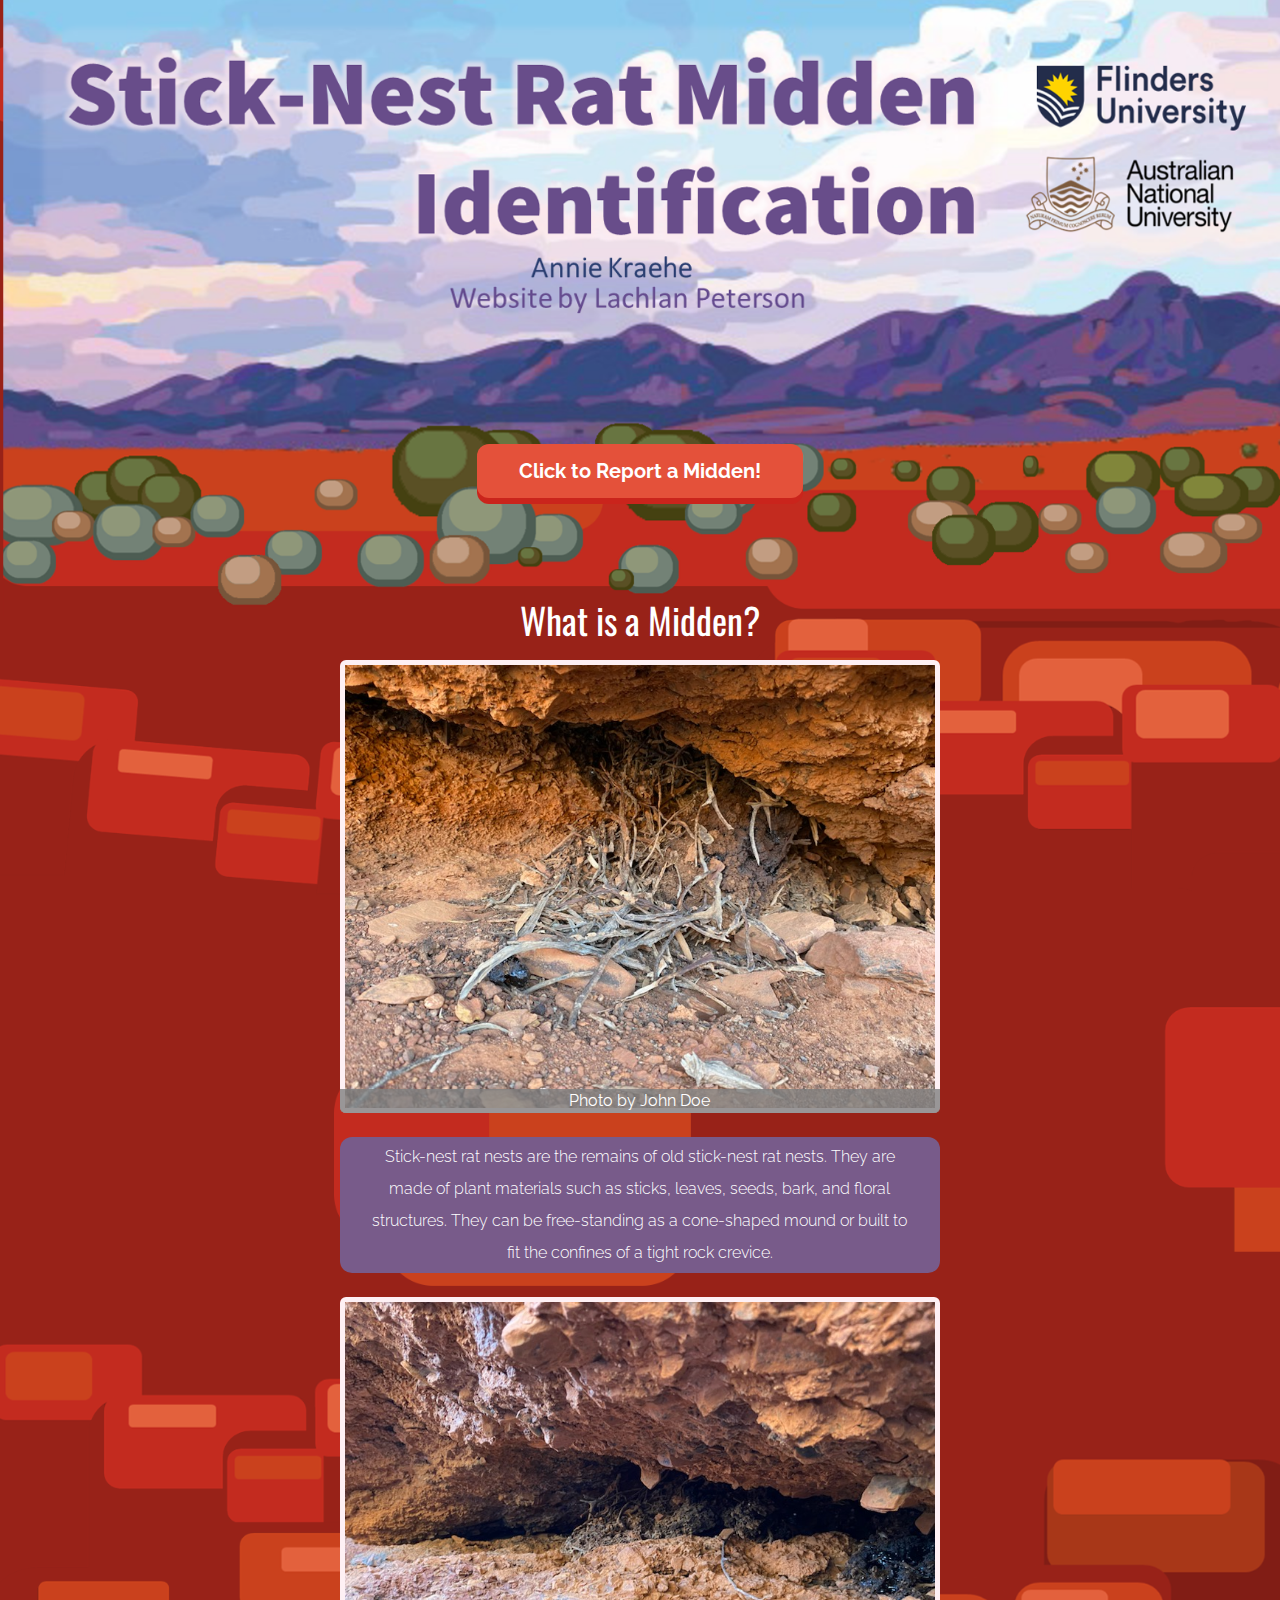
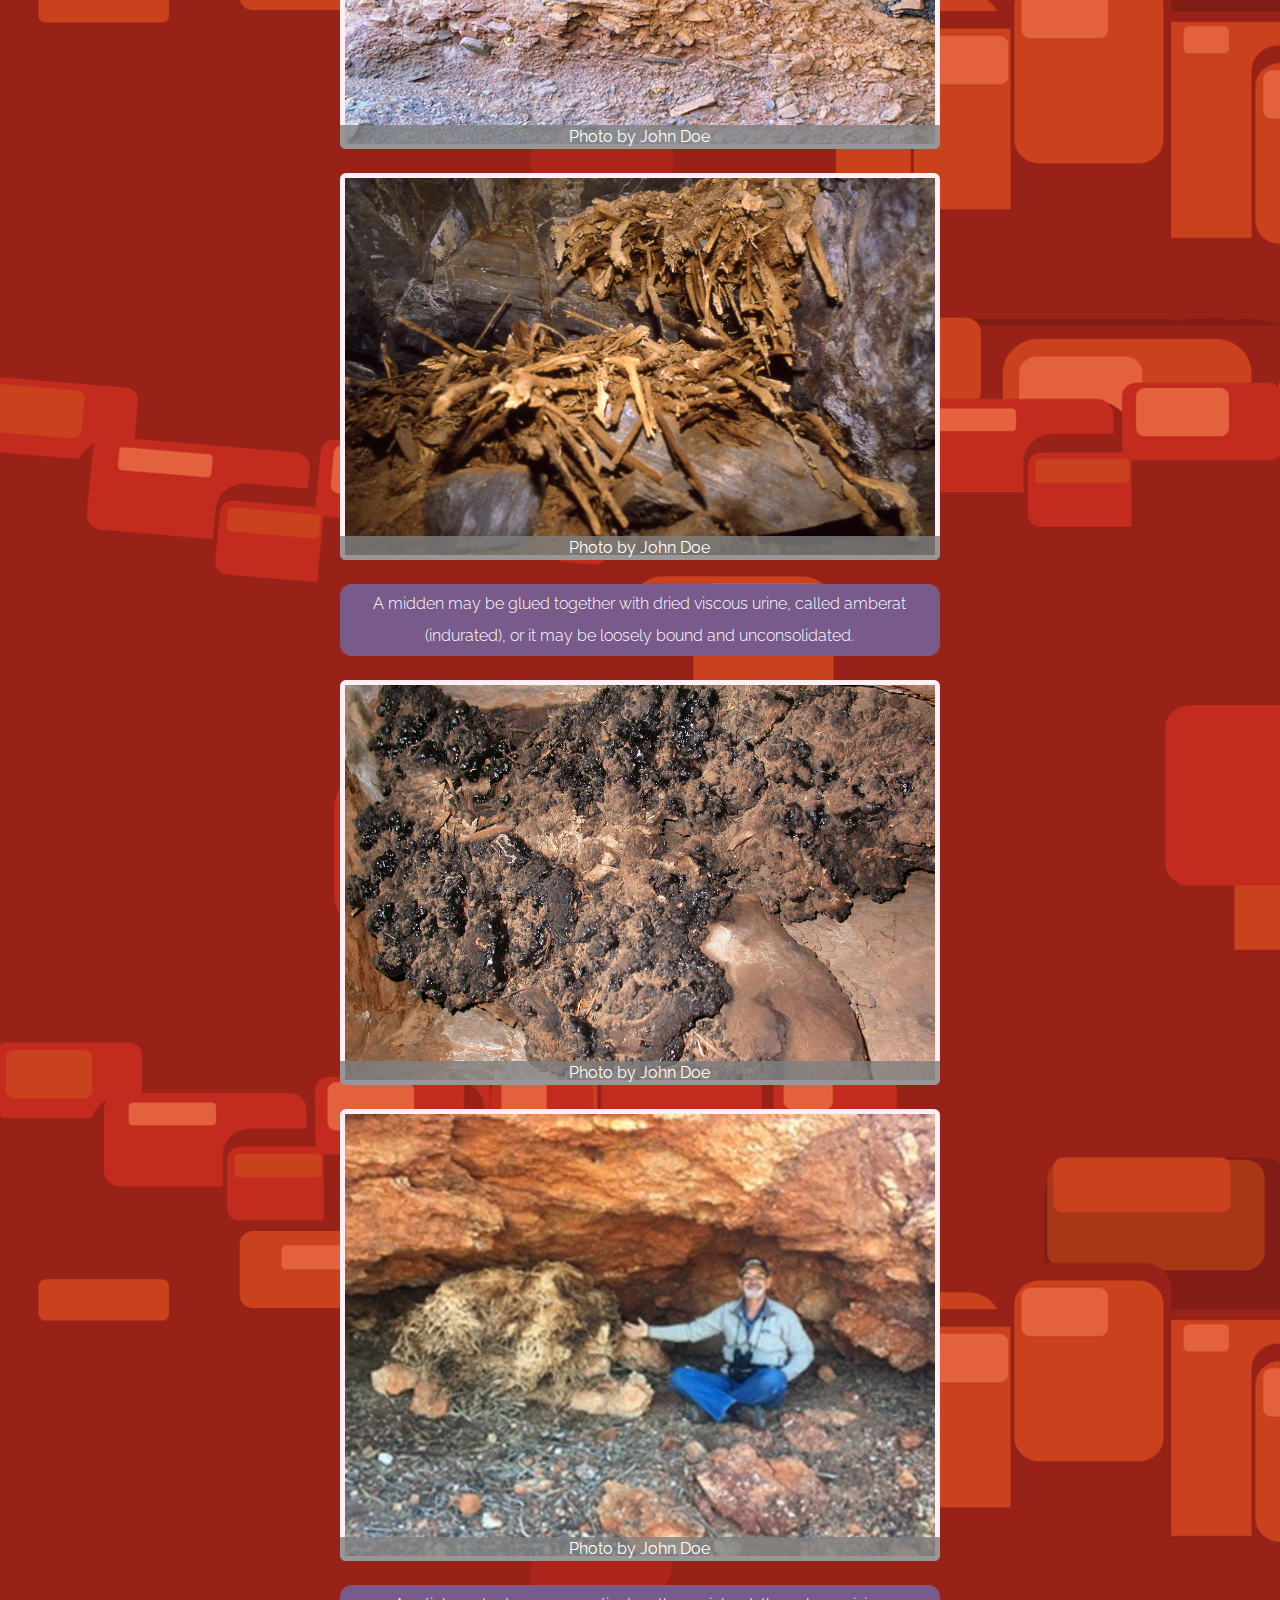
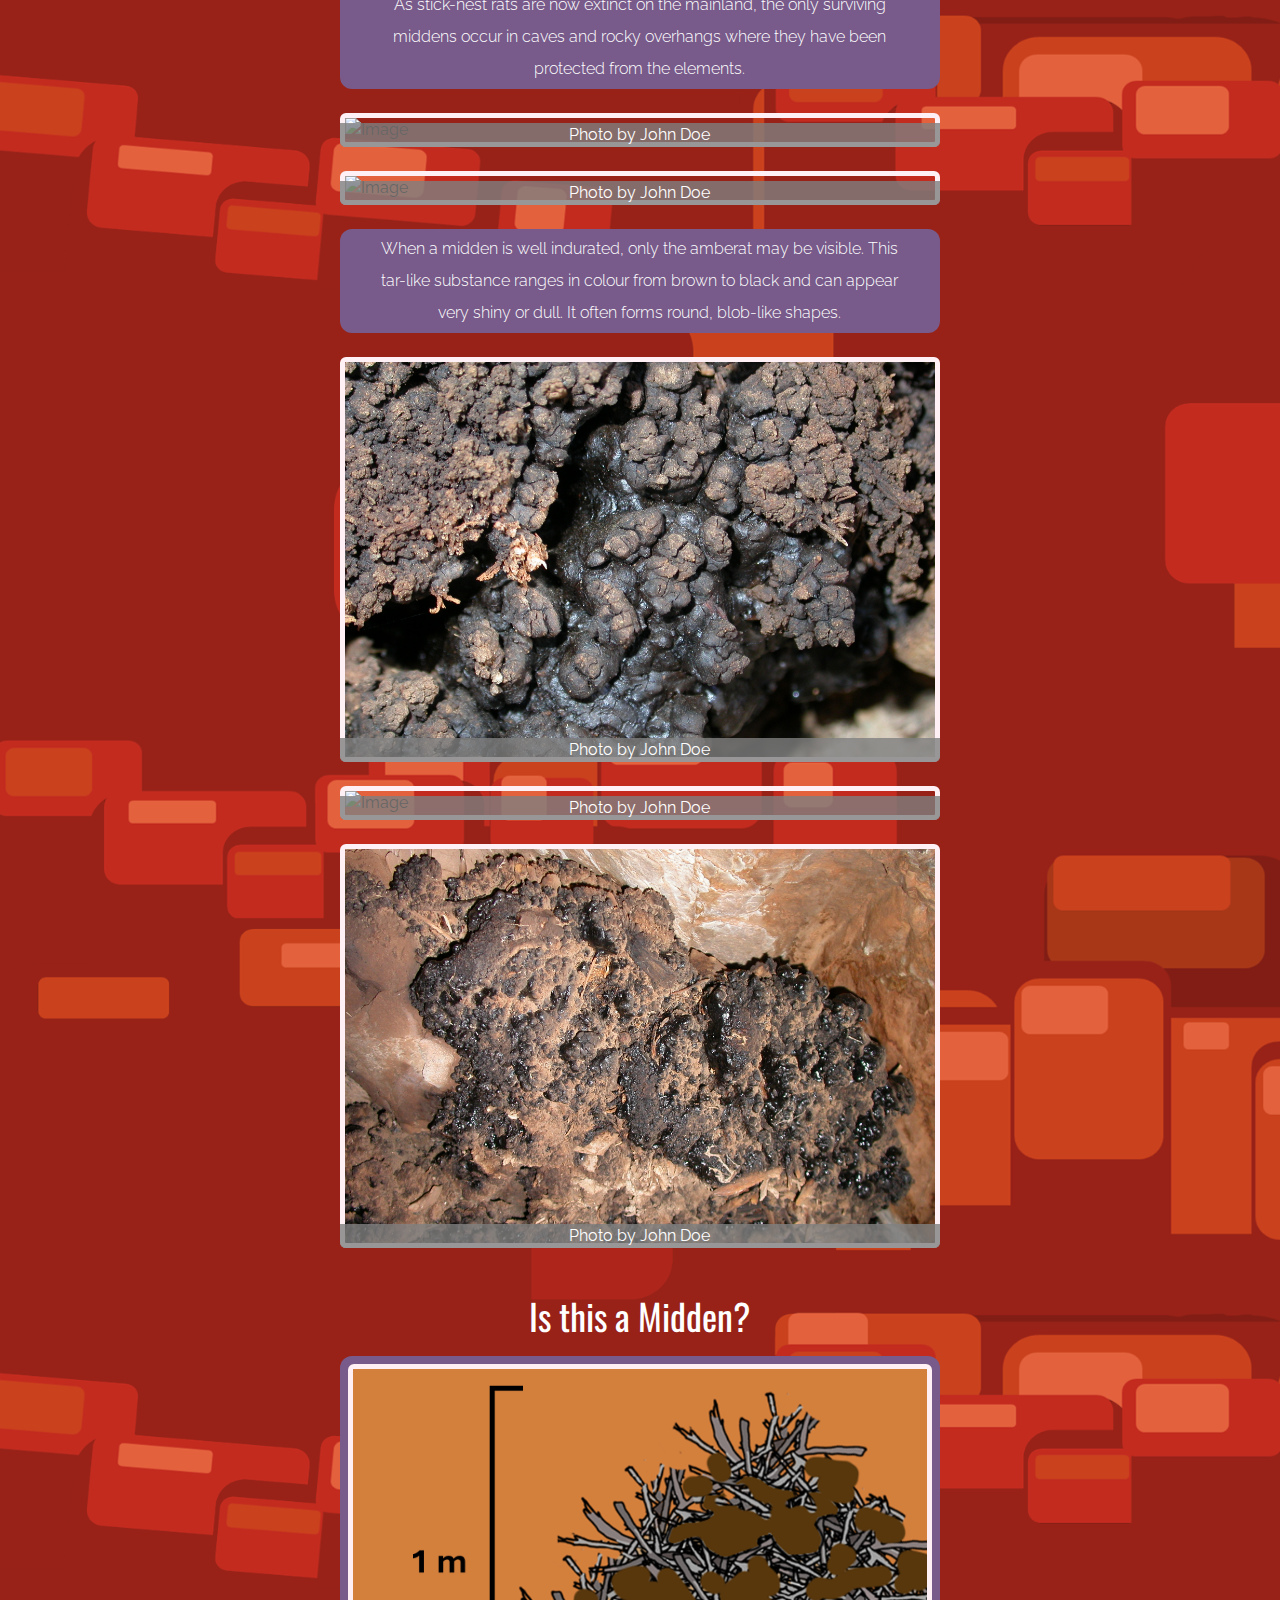
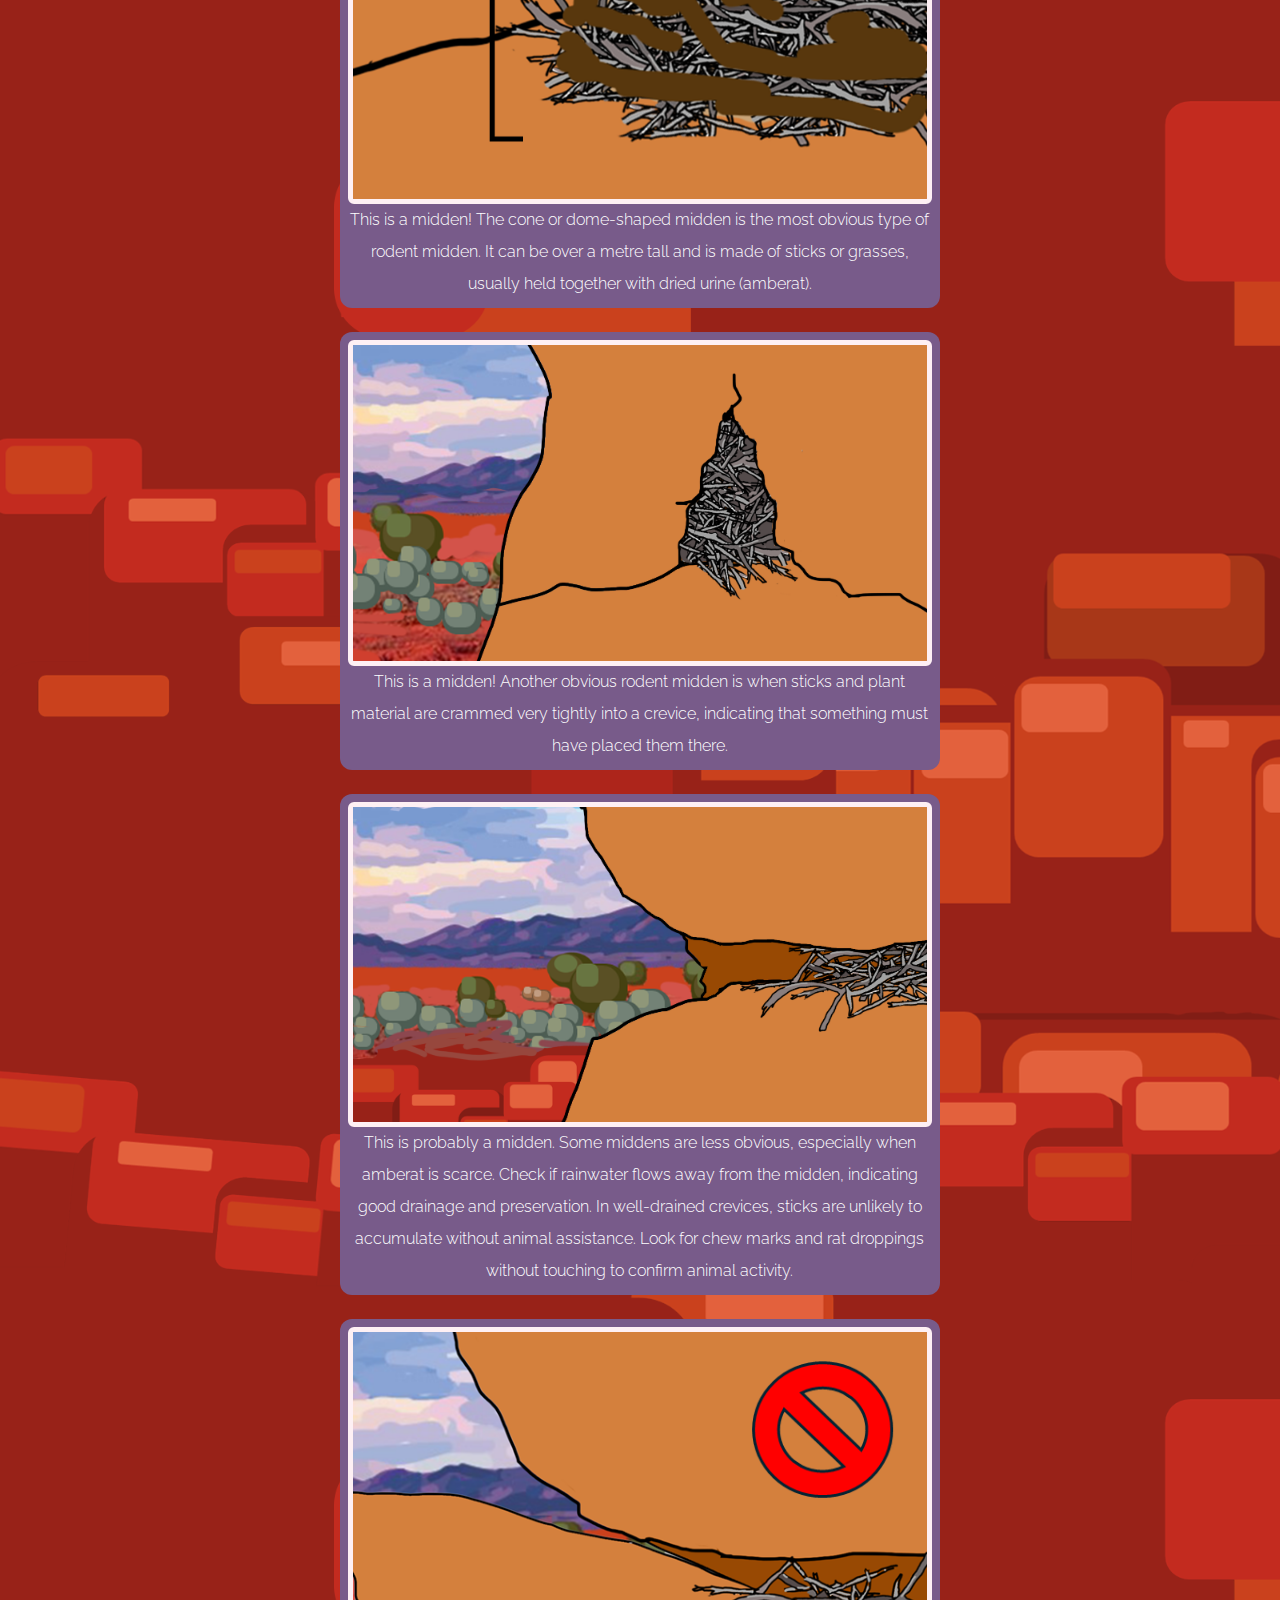
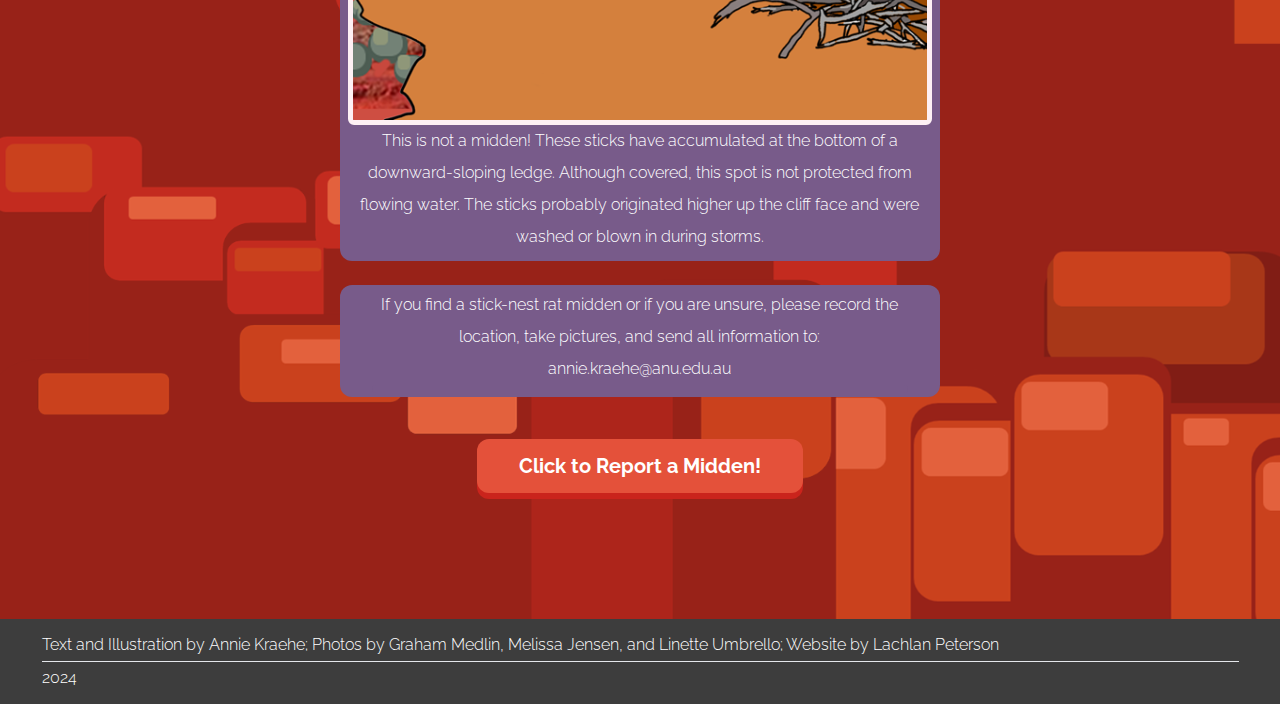
==== index.html @ 07fd297b "replace br with element" ====
<!DOCTYPE html>
<html lang="en">


<head>
  <meta charset="UTF-8">
  <meta http-equiv="X-UA-Compatible" content="IE=edge">
  <meta name="viewport" content="width=device-width, initial-scale=1.0">
  <title>Sticknest Rat Midderns</title>
  <link rel="preconnect" href="https://fonts.googleapis.com">
  <link rel="preconnect" href="https://fonts.gstatic.com" crossorigin>
  <link href="https://fonts.googleapis.com/css2?family=Raleway:wght@300;400;500;600&family=Oswald:wght@600&display=swap" rel="stylesheet">

  <link rel="stylesheet" href="css/tailwind.css">
  <link rel="stylesheet" href="css/midden-ID.css">


  <style>

  .element {

    height: 200px;
  }

  /* Medium screens */
  @media (min-width: 600px) {
    .element {

      height: 250px;
    }
  }

  /* Large screens */
  @media (min-width: 992px) {
    .element {

      height: 320px;
    }
  }

  /* Extra large screens */
  @media (min-width: 1200px) {
    .element {

      height: 450px;
    }
  }

  .tm-text-gold {
    color: #ffffff;
  }


    .container-max-width {
      max-width: 600px;
      margin: 0 auto;
    }
  .pushable {
    background: hsl(3deg 76% 45%);
    border-radius: 12px;
    border: none;
    padding: 0;
    cursor: pointer;
    outline-offset: 4px;
  }

  .front {
    display: block;
    padding: 12px 42px;
    border-radius: 12px;
    font-size: 1.25rem;
    background: hsl(8deg 76% 56.1%);
    color: white;
    transform: translateY(-6px);
  }

  .pushable:active .front {
    transform: translateY(-2px);
  }

  .credit-box {
  position: absolute;
  bottom: 0;
  width: 100%;
  background-color: rgba(128, 128, 128, 0.8); /* semi-transparent grey */
  color: white;
  text-align: center;
  padding: 5 0;
  border-bottom-left-radius: 5px;
   border-bottom-right-radius: 5px;
}
.image-wrapper {
   position: relative;
   display: block;

 }
</style>
</head>
<body style="background-image: url('img/Betterbanner.png'), url('img/background.png'); background-size:  contain, contain; background-repeat: no-repeat, repeat; background-position: top, top;">
  <!-- Intro -->
  <div id="intro">
      <div class="element">
      </div>
    <div class="container mx-auto px-20 ">
            <div class="text-center">
        <button class="pushable">
          <a href="mailto:annie.kraehe@anu.edu.au" target=_self title="contact me here">
            <span class="front hover:text-gray-200 transition">
              <b>Click to Report a Midden!</b>
            </span>
          </a>
        </button>
      </div>
      <br>

    </div>
  </div>

  <br>
  <br>

  <br>

  <!-- Images -->


  <div class="container mx-auto px-2 tm-body-width">
    <div class="container-max-width">
    <div class="sm:pb-30 sm:pt-30 py-15">
      <div class="bg-black bg-opacity-0 p-6 mb-3 text-center">
        <h2 class="text-white text-4xl tm-logo-font mb-5">What is a Midden?</h2>
      </div>
    </div>
    <div class="image-wrapper">
    <img src="img\001.jpg" alt="Image" class="rounded-md">
  <div class="credit-box">Photo by John Doe</div>
</div>
    <br>
    <div class="rounded-xl px-4 py-1 sm:px-8 sm:py-1 text-center" style="background-color: rgba(120, 91, 138, 255)">
      <p class="text-white leading-8 text-sm font-light">
        Stick-nest rat nests are the remains of old stick-nest rat nests. They are made of plant materials such as sticks, leaves, seeds, bark, and floral structures. They can be free-standing as a cone-shaped mound or built to fit the confines of a tight rock crevice. </p>
    </div>
    <br>
<div class="image-wrapper">
    <img src="img\002.jpg" alt="Image" class="rounded-md">
    <div class="credit-box">Photo by John Doe</div>
  </div>
    <br>
    <div class="image-wrapper">
    <img src="img\003.jpg" alt="Image" class="rounded-md">
    <div class="credit-box">Photo by John Doe</div>
  </div>
    <br>

    <div class="rounded-xl px-4 py-1 sm:px-8 sm:py-1 text-center" style="background-color: rgba(120, 91, 138, 255)">
      <p class="text-white leading-8 text-sm font-light">
        A midden may be glued together with dried viscous urine, called amberat (indurated), or it may be loosely bound and unconsolidated. </p>
    </div>

    <br>
    <div class="image-wrapper">
    <img src="img\004.JPG" alt="Image" class="rounded-md">
    <div class="credit-box">Photo by John Doe</div>
  </div>
    <br>
    <div class="image-wrapper">
    <img src="img\005.jpg" alt="Image" class="rounded-md">
    <div class="credit-box">Photo by John Doe</div>
  </div>
    <br>

    <div class="rounded-xl px-4 py-1 sm:px-8 sm:py-1 text-center" style="background-color: rgba(120, 91, 138, 255)">
      <p class="text-white leading-8 text-sm font-light">
        As stick-nest rats are now extinct on the mainland, the only surviving middens occur in caves and rocky overhangs where they have been protected from the elements. </p>
    </div>

    <br>
<div class="image-wrapper">
    <img src="img\006.JPG" alt="Image" class="rounded-md">
    <div class="credit-box">Photo by John Doe</div>
  </div>
    <br>
    <div class="image-wrapper">
    <img src="img\007.JPG" alt="Image" class="rounded-md">
    <div class="credit-box">Photo by John Doe</div>
  </div>
    <br>

    <div class="rounded-xl px-4 py-1 sm:px-8 sm:py-1 text-center" style="background-color: rgba(120, 91, 138, 255)">
      <p class="text-white leading-8 text-sm font-light">
        When a midden is well indurated, only the amberat may be visible. This tar-like substance ranges in colour from brown to black and can appear very shiny or dull. It often forms round, blob-like shapes.
    </div>

    <br>
    <div class="image-wrapper">
    <img src="img\008.JPG" alt="Image" class="rounded-md">
    <div class="credit-box">Photo by John Doe</div>
  </div>
    <br>
    <div class="image-wrapper">
    <img src="img\009.JPG" alt="Image" class="rounded-md">
    <div class="credit-box">Photo by John Doe</div>
  </div>
    <br>
    <div class="image-wrapper">
    <img src="img\010.JPG" alt="Image" class="rounded-md">
    <div class="credit-box">Photo by John Doe</div>
  </div>
    <br>
    <br>

    <div class="sm:pb-30 sm:pt-30 py-15">
      <div class="bg-black bg-opacity-0 p-6 mb-3 text-center">
        <h2 class="text-white text-4xl tm-logo-font mb-5">Is this a Midden?</h2>
      </div>
    </div>
    <div class="rounded-xl px-2 py-2 sm:px-6 sm:py-1 text-center" style="background-color: rgba(120, 91, 138, 255)">
      <img src="img\rock nest picture 7.png" alt="Image" class="rounded-md">
      <p class="text-white leading-8 text-sm font-light">
        This is a midden! The cone or dome-shaped midden is the most obvious type of rodent midden. It can be over a metre tall and is made of sticks or grasses, usually held together with dried urine (amberat).
    </div>

    <br>
    <div class="rounded-xl px-2 py-2 sm:px-6 sm:py-1 text-center" style="background-color: rgba(120, 91, 138, 255)">
      <img src="img\rock nest picture 5.png" alt="Image" class="rounded-md">
      <p class="text-white leading-8 text-sm font-light">
        This is a midden! Another obvious rodent midden is when sticks and plant material are crammed very tightly into a crevice, indicating that something must have placed them there.
    </div>
    <br>

    <div class="rounded-xl px-2 py-2 sm:px-6 sm:py-1 text-center" style="background-color: rgba(120, 91, 138, 255)">
      <img src="img\rock nest picture.png" alt="Image" class="rounded-md">
      <p class="text-white leading-8 text-sm font-light">
        This is probably a midden. Some middens are less obvious, especially when amberat is scarce. Check if rainwater flows away from the midden, indicating good drainage and preservation. In well-drained crevices, sticks are unlikely to accumulate without animal assistance. Look for chew marks and rat droppings without touching to confirm animal activity.
    </div>
    <br>
    <div class="rounded-xl px-2 py-2 sm:px-6 sm:py-1 text-center" style="background-color: rgba(120, 91, 138, 255)">
      <img src="img\pile of sticks picture 9.png" alt="Image" class="rounded-md">
      <p class="text-white leading-8 text-sm font-light">
        This is not a midden! These sticks have accumulated at the bottom of a downward-sloping ledge. Although covered, this spot is not protected from flowing water. The sticks probably originated higher up the cliff face and were washed or blown in during storms.
    </div>
    <br>

    <div class="rounded-xl px-4 py-1 sm:px-8 sm:py-1 text-center" style="background-color: rgba(120, 91, 138, 255)">
      <p class="text-white leading-8 text-sm font-light">
        If you find a stick-nest rat midden or if you are unsure, please record the location, take pictures, and send all information to: annie.kraehe@anu.edu.au
      <div class="rounded-xl px-4 py-1 sm:px-8 sm:py-1 text-center" style="background-color: rgba(120, 91, 138, 255)">
        <p class="text-white leading-8 text-sm font-light">
      </div>

    </div>
  </div>
    <br>
    <br>
    <div class="text-center">
      <button class="pushable">
        <a href="mailto:annie.kraehe@anu.edu.au" target=_self title="contact me here">
          <span class="front hover:text-gray-200 transition">
            <b>Click to Report a Midden!</b>
          </span>
        </a>
      </button>
    </div>
<br>
<br>
<br>
<br>
<br>
</div>


</body>
<footer style="background: rgba(61, 61, 61); padding: 10px;">
  <div style="width: 95%; margin: 0 auto;">

    <p class="text-white leading-8 text-sm font-light">
      Text and Illustration by Annie Kraehe; Photos by Graham Medlin, Melissa Jensen, and Linette Umbrello; Website by Lachlan Peterson
    </p>
      <hr>
      <p class="text-white leading-8 text-sm font-light">
        2024
      </p>
  </div>
</footer>
</html>
---- css/midden-ID.css ----
body {
    font-family: 'Raleway', sans-serif;
    background-color: #666;
}

p a {
	color: #FF6;
}

p a:hover {
	color: #9FF;
}

#about p a { color: #066; }
#about p a:hover { color: #F36; }

#contact p a { color: #066; }

footer span a { color: #FFF; }

img {
  border: 5px solid #fef0f4
  ;
}

.tm-logo-font {
    font-family: 'Oswald', sans-serif;
}


.custom-background {
  background-image: url('img/Background_2.png'), url('img/002.png');
  background-size: cover, auto;
  background-repeat: no-repeat, repeat;
  background-position: top, top;

.tm-container {
    max-width: 1200px;
}



.parallax-window {
    min-height: 1064px;
    background: transparent;
}

.tm-text-yellow {
    color: #FC6;
}

.tm-text-gold {
    color: #CC9966;
}

.tm-text-brown {
    color: #544639;
}

.tm-text-green {
    color: #006666;
}

a.tm-bg-green:hover {
    background-color: #0a8585;
}

.tm-bg-green {
  rgba(55, 210, 0, 0.54);
}

.bg-purple {
  rgba(120, 91, 138, 255);
}

}

.tm-border-gold {
    border-color: #CC9966;
}

.tm-intro-width {
    max-width: 650px;
}

.tm-intro-width2 {
    max-width: 1250px;
}
.tm-body-width {
  width: 68% ;
}

.tm-item-container {
    max-width: 700px;
}

.input:focus {
    outline: none !important;
    border:1px solid #CC9966;
    box-shadow: 0 0 10px #b67533;
}

input::placeholder,
textarea::placeholder { /* Chrome, Firefox, Opera, Safari 10.1+ */
    color: rgb(214, 212, 212);
    opacity: 1; /* Firefox */
}

input:-ms-input-placeholder,
textarea:-ms-input-placeholder { /* Internet Explorer 10-11 */
    color: rgb(214, 212, 212);
}

input::-ms-input-placeholder,
textarea::-ms-input-placeholder { /* Microsoft Edge */
    color: rgb(214, 212, 212);
}

#tm-nav {
    z-index: 1000;
    transition: all 0.3s ease;
}

#tm-nav.scroll {
    background-color: rgba(0,0,0,0.7);
}

#tm-nav li a {
    border-bottom-color: transparent;
    transition: all 0.3s ease;
}

#tm-nav li a.current,
#tm-nav li a:hover {
      border-bottom: 4px solid #CC9966;
}



@media (min-width: 768px) {
    #tm-nav.scroll .tm-container {
        padding-top: 10px;
        padding-bottom: 10px;
    }
}

@media (max-width: 767px) {
    #tm-nav {
        width: auto;
        right: 0;
        border-radius: 5px;
    }
}

@media (max-width: 639px) {
    .parallax-window {
        min-height: 600px;
    }
}

@media (max-width: 370px) {
    .tm-menu-item {
        flex-direction: column;
    }

    .tm-menu-item-2 {
        flex-direction: column-reverse;
    }

    .tm-menu-item img {
        margin-bottom: 10px;
    }

    .tm-menu-item-2 img {
        margin-bottom: 10px;
    }
}
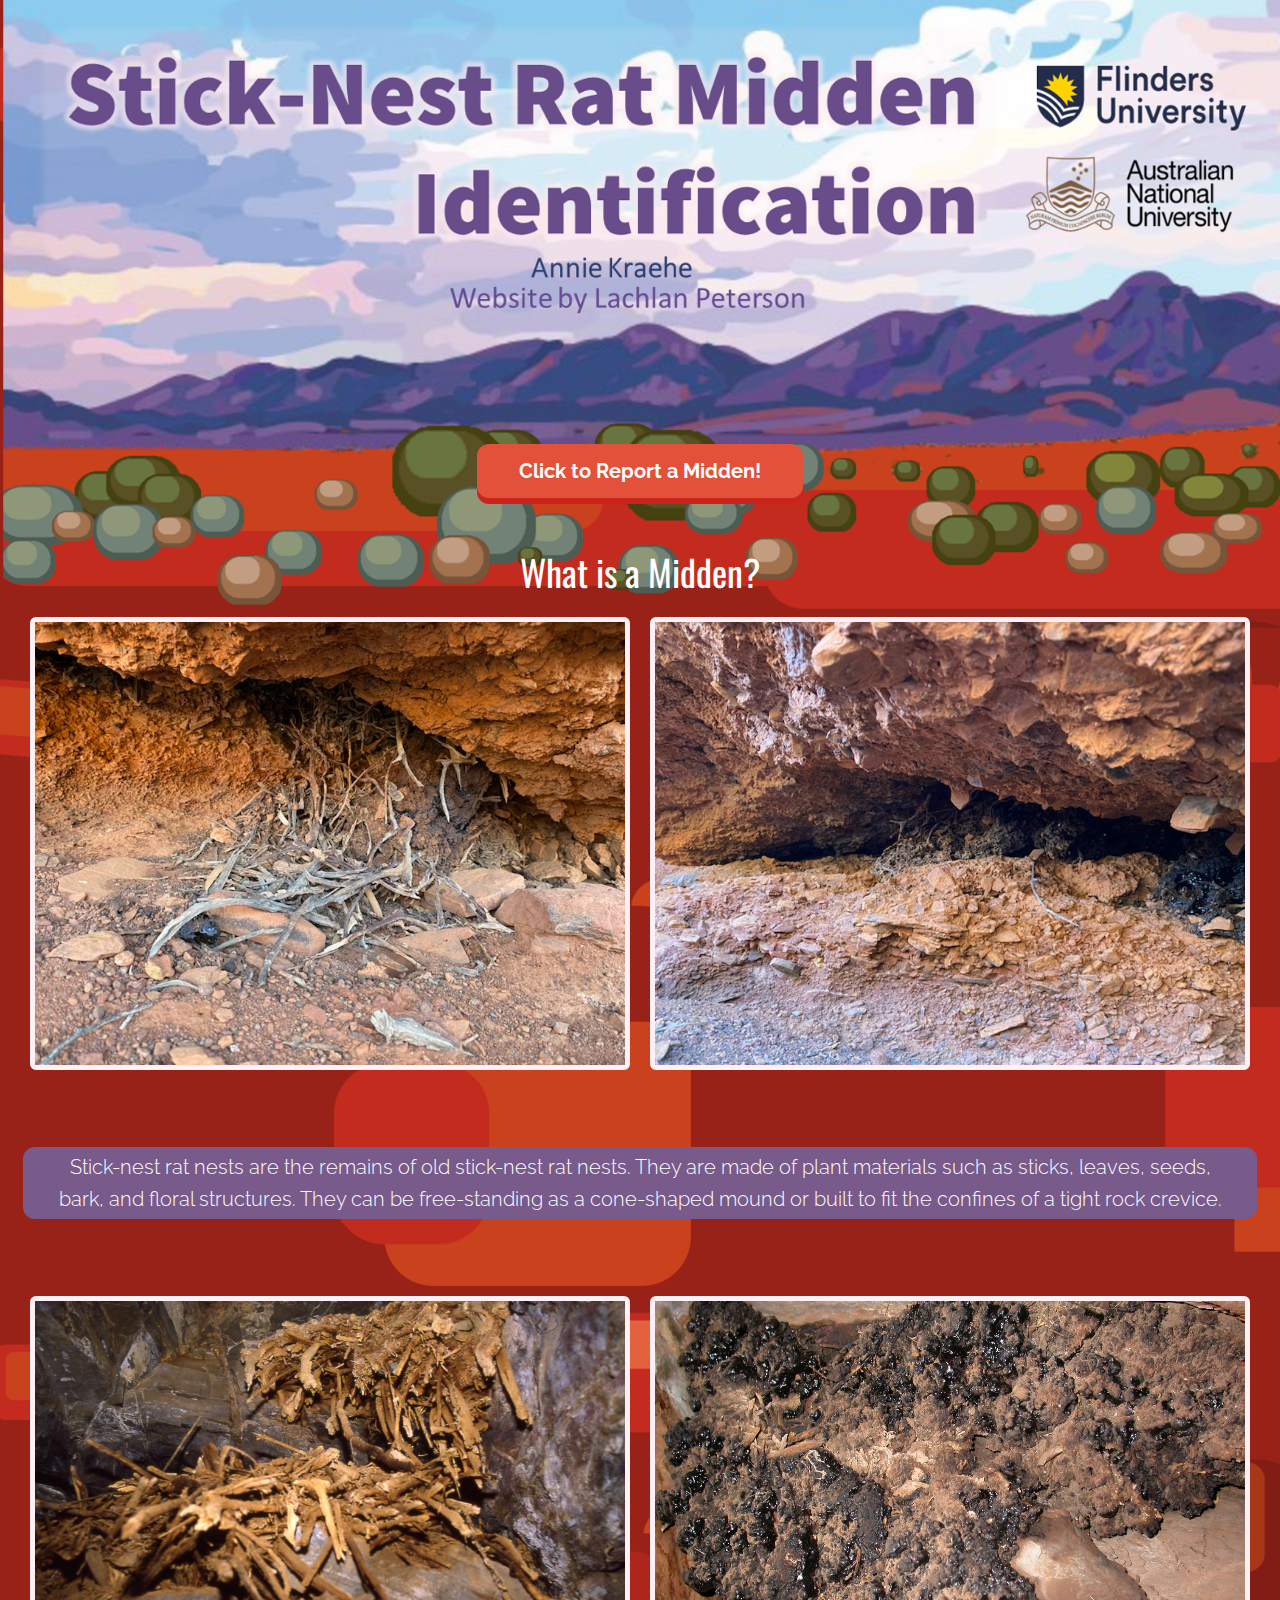
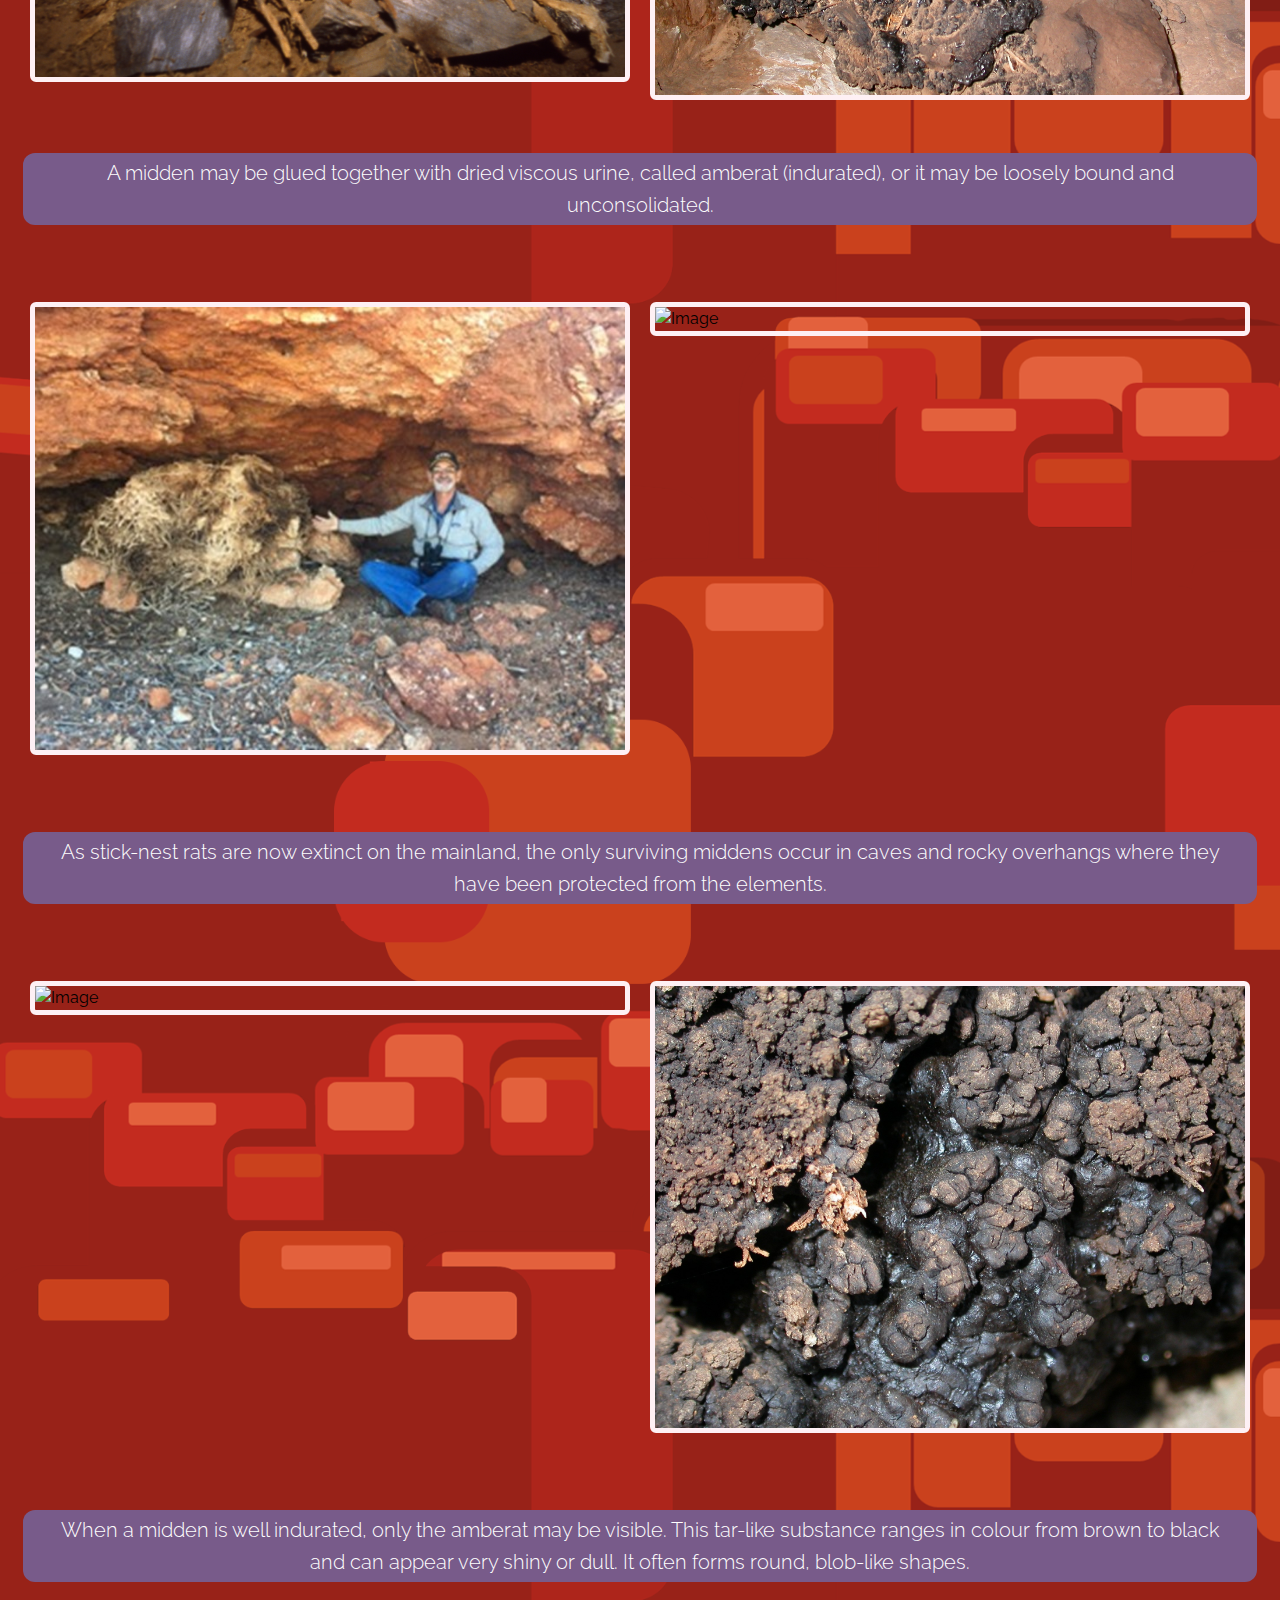
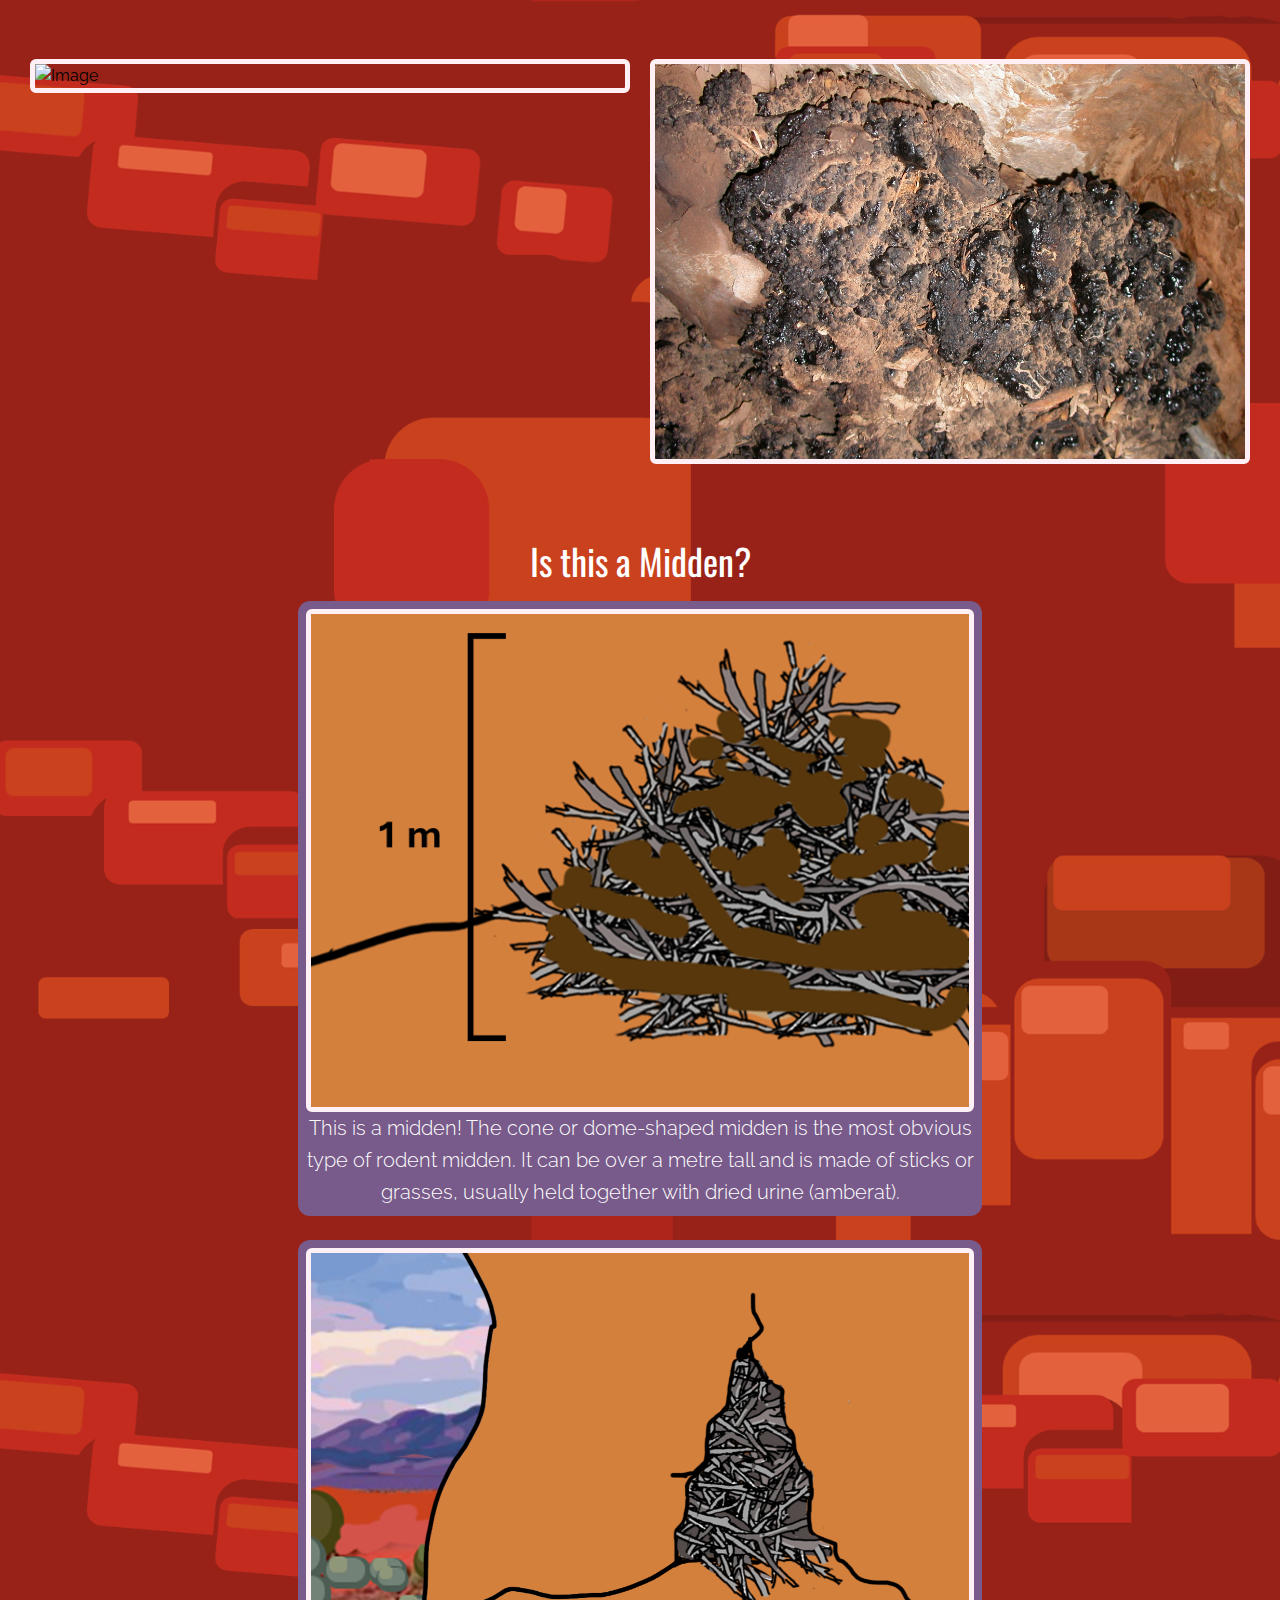
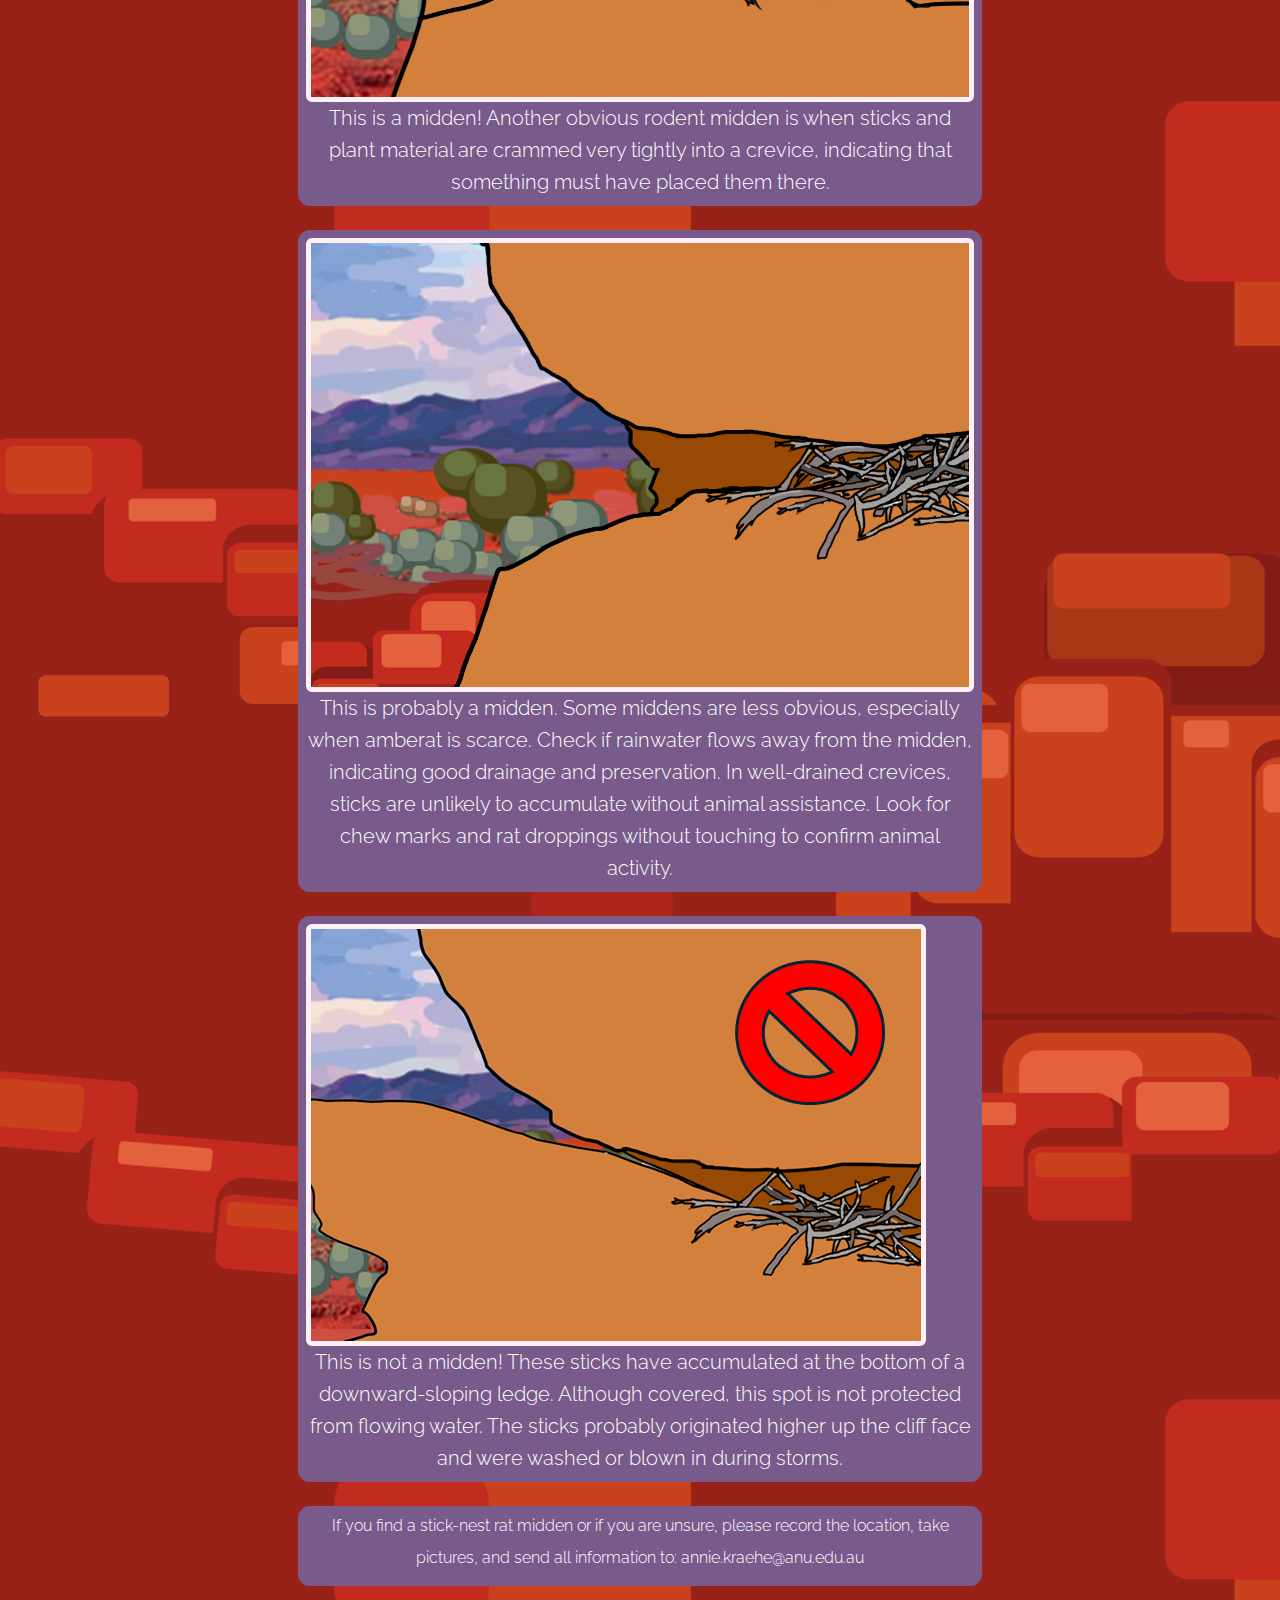
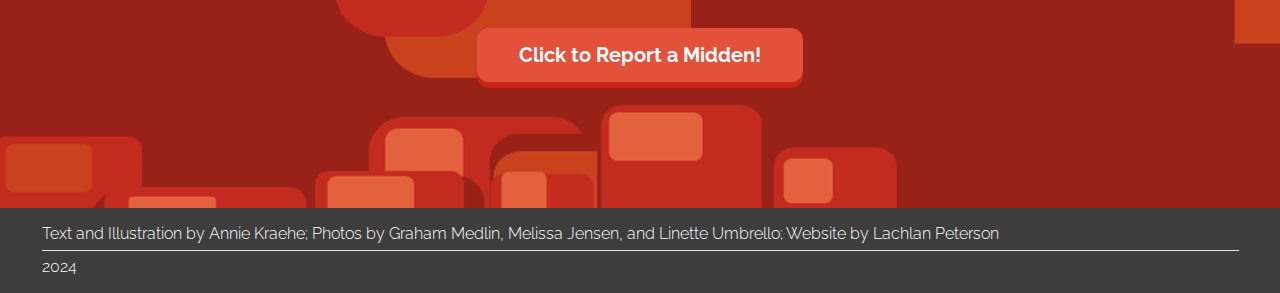
==== commit 4b900ab9: "crop pictures and updated text" ====
--- a/index.html
+++ b/index.html
@@ -14,47 +14,84 @@
   <link rel="stylesheet" href="css/tailwind.css">
   <link rel="stylesheet" href="css/midden-ID.css">
 
-
   <style>
 
+    div.gallery {
+  margin: 5px;
+
+  float: left;
+  width: 600px;
+}
+@media (max-width: 768px) {
+  div.gallery {
+    width: 100%; /* Full width on smaller screens */
+    max-width: 100%; /* Max width for flexibility */
+    margin: 10px 0; /* Adjust margins for smaller screens */
+  }
+
+  .pushable .front {
+    font-size: 1rem; /* Adjust button font size */
+  }
+
+  /* Adjust other styles as needed */
+}
+/* Default size for small screens */
+.element {
+
+  height: 200px;
+}
+
+/* Medium screens */
+@media (min-width: 600px) {
   .element {
 
-    height: 200px;
-  }
-
-  /* Medium screens */
-  @media (min-width: 600px) {
-    .element {
-
-      height: 250px;
-    }
-  }
-
-  /* Large screens */
-  @media (min-width: 992px) {
-    .element {
-
-      height: 320px;
-    }
-  }
-
-  /* Extra large screens */
-  @media (min-width: 1200px) {
-    .element {
-
-      height: 450px;
-    }
-  }
-
+    height: 250px;
+  }
+}
+
+/* Large screens */
+@media (min-width: 992px) {
+  .element {
+
+    height: 320px;
+  }
+}
+
+/* Extra large screens */
+@media (min-width: 1200px) {
+  .element {
+
+    height: 450px;
+  }
+}
+
+div.gallery:hover {
+  border: 1px solid #777;
+}
+
+div.gallery img {
+  width: 100%;
+  height: auto;
+}
+
+div.desc {
+  padding: 15px;
+  text-align: center;
+}
   .tm-text-gold {
     color: #ffffff;
   }
 
-
-    .container-max-width {
-      max-width: 600px;
-      margin: 0 auto;
-    }
+  .gallery-container {
+    display: flex;
+    justify-content: center;
+    gap: 10px; /* Adjust gap as needed */
+  }
+
+  .gallery {
+    flex: 0 1 auto;
+  }
+
   .pushable {
     background: hsl(3deg 76% 45%);
     border-radius: 12px;
@@ -77,32 +114,16 @@
   .pushable:active .front {
     transform: translateY(-2px);
   }
-
-  .credit-box {
-  position: absolute;
-  bottom: 0;
-  width: 100%;
-  background-color: rgba(128, 128, 128, 0.8); /* semi-transparent grey */
-  color: white;
-  text-align: center;
-  padding: 5 0;
-  border-bottom-left-radius: 5px;
-   border-bottom-right-radius: 5px;
-}
-.image-wrapper {
-   position: relative;
-   display: block;
-
- }
 </style>
 </head>
+
 <body style="background-image: url('img/Betterbanner.png'), url('img/background.png'); background-size:  contain, contain; background-repeat: no-repeat, repeat; background-position: top, top;">
   <!-- Intro -->
   <div id="intro">
+    <div class="container mx-auto px-20  ">
       <div class="element">
-      </div>
-    <div class="container mx-auto px-20 ">
-            <div class="text-center">
+</div>
+      <div class="text-center">
         <button class="pushable">
           <a href="mailto:annie.kraehe@anu.edu.au" target=_self title="contact me here">
             <span class="front hover:text-gray-200 transition">
@@ -112,131 +133,179 @@
         </button>
       </div>
       <br>
-
-    </div>
-  </div>
-
-  <br>
-  <br>
-
-  <br>
+    </div>
+  </div>
+  <!-- add another variable element that scales with size-->
+    <br>
 
   <!-- Images -->
 
 
   <div class="container mx-auto px-2 tm-body-width">
-    <div class="container-max-width">
     <div class="sm:pb-30 sm:pt-30 py-15">
       <div class="bg-black bg-opacity-0 p-6 mb-3 text-center">
-        <h2 class="text-white text-4xl tm-logo-font mb-5">What is a Midden?</h2>
-      </div>
-    </div>
-    <div class="image-wrapper">
-    <img src="img\001.jpg" alt="Image" class="rounded-md">
-  <div class="credit-box">Photo by John Doe</div>
-</div>
-    <br>
-    <div class="rounded-xl px-4 py-1 sm:px-8 sm:py-1 text-center" style="background-color: rgba(120, 91, 138, 255)">
-      <p class="text-white leading-8 text-sm font-light">
-        Stick-nest rat nests are the remains of old stick-nest rat nests. They are made of plant materials such as sticks, leaves, seeds, bark, and floral structures. They can be free-standing as a cone-shaped mound or built to fit the confines of a tight rock crevice. </p>
-    </div>
-    <br>
-<div class="image-wrapper">
-    <img src="img\002.jpg" alt="Image" class="rounded-md">
-    <div class="credit-box">Photo by John Doe</div>
-  </div>
-    <br>
-    <div class="image-wrapper">
-    <img src="img\003.jpg" alt="Image" class="rounded-md">
-    <div class="credit-box">Photo by John Doe</div>
-  </div>
-    <br>
-
-    <div class="rounded-xl px-4 py-1 sm:px-8 sm:py-1 text-center" style="background-color: rgba(120, 91, 138, 255)">
-      <p class="text-white leading-8 text-sm font-light">
-        A midden may be glued together with dried viscous urine, called amberat (indurated), or it may be loosely bound and unconsolidated. </p>
-    </div>
-
-    <br>
-    <div class="image-wrapper">
-    <img src="img\004.JPG" alt="Image" class="rounded-md">
-    <div class="credit-box">Photo by John Doe</div>
-  </div>
-    <br>
-    <div class="image-wrapper">
-    <img src="img\005.jpg" alt="Image" class="rounded-md">
-    <div class="credit-box">Photo by John Doe</div>
-  </div>
-    <br>
-
-    <div class="rounded-xl px-4 py-1 sm:px-8 sm:py-1 text-center" style="background-color: rgba(120, 91, 138, 255)">
-      <p class="text-white leading-8 text-sm font-light">
-        As stick-nest rats are now extinct on the mainland, the only surviving middens occur in caves and rocky overhangs where they have been protected from the elements. </p>
-    </div>
-
-    <br>
-<div class="image-wrapper">
-    <img src="img\006.JPG" alt="Image" class="rounded-md">
-    <div class="credit-box">Photo by John Doe</div>
-  </div>
-    <br>
-    <div class="image-wrapper">
-    <img src="img\007.JPG" alt="Image" class="rounded-md">
-    <div class="credit-box">Photo by John Doe</div>
-  </div>
-    <br>
-
-    <div class="rounded-xl px-4 py-1 sm:px-8 sm:py-1 text-center" style="background-color: rgba(120, 91, 138, 255)">
-      <p class="text-white leading-8 text-sm font-light">
+        <h1 class="text-white text-4xl md:text-7xl tm-logo-font mb-5">What is a Midden?</h1>
+      </div>
+    </div>
+  </div>
+
+    <div class="gallery-container">
+      <div class="gallery">
+        <a target="_blank" href="img\001.jpg">
+            <img src="img\001.jpg" alt="Image" class="rounded-md">
+        </a>
+      </div>
+
+      <div class="gallery">
+        <a target="_blank" href="img\002.jpg">
+            <img src="img\002.jpg" alt="Image" class="rounded-md">
+        </a>
+      </div>
+  </div>
+  <br>
+    <br>
+    <br>
+    <div class="container mx-auto px-2 tm-intro-width2">
+      <div class="sm:pb-30 sm:pt-30 py-15">
+    <div class="rounded-xl px-4 py-1 sm:px-8 sm:py-1 text-center" style="background-color: rgba(120, 91, 138, 255)">
+      <p class="text-white leading-8 text-xl font-light">
+      Stick-nest rat nests are the remains of old stick-nest rat nests. They are made of plant materials such as sticks, leaves, seeds, bark, and floral structures. They can be free-standing as a cone-shaped mound or built to fit the confines of a tight rock crevice. </p>
+    </div>
+        </div>
+            </div>
+              <br>
+                <br>
+                  <br>
+    <div class="gallery-container">
+    <div class="gallery">
+      <a target="_blank" href="img\003.jpg">
+        <img src="img\003.jpg" alt="Image" class="rounded-md">
+      </a>
+    </div>
+
+
+
+      <div class="gallery">
+        <a target="_blank" href="img\004.jpg">
+            <img src="img\004.jpg" alt="Image" class="rounded-md">
+        </a>
+      </div>
+    </div>
+
+    <br>
+      <br>
+<div class="container mx-auto px-2 tm-intro-width2">
+    <div class="sm:pb-30 sm:pt-30 py-15">
+    <div class="rounded-xl px-4 py-1 sm:px-8 sm:py-1 text-center" style="background-color: rgba(120, 91, 138, 255)">
+      <p class="text-white leading-8 text-xl font-light">
+        A midden may be glued together with dried viscous urine, called amberat (indurated), or it may be loosely bound and unconsolidated.</p>
+    </div>
+    </div>
+        </div>
+  <br>
+    <br>
+      <br>
+    <div class="gallery-container">
+        <div class="gallery">
+          <a target="_blank" href="img\005.jpg">
+            <img src="img\005.jpg" alt="Image" class="rounded-md">
+          </a>
+        </div>
+
+        <div class="gallery">
+          <a target="_blank" href="img\006.jpg">
+            <img src="img\006.jpg" alt="Image" class="rounded-md">
+          </a>
+        </div>
+      </div>
+  <br>
+    <br>
+      <br>
+<div class="container mx-auto px-2 tm-intro-width2">
+    <div class="sm:pb-30 sm:pt-30 py-15">
+    <div class="rounded-xl px-4 py-1 sm:px-8 sm:py-1 text-center" style="background-color: rgba(120, 91, 138, 255)">
+      <p class="text-white leading-8 text-xl font-light">
+     As stick-nest rats are now extinct on the mainland, the only surviving middens occur in caves and rocky overhangs where they have been protected from the elements.</p>
+      </div>
+      </div>
+      </div>
+  <br>
+    <br>
+      <br>
+        <div class="gallery-container">
+          <div class="gallery">
+            <a target="_blank" href="img\007.jpg">
+                <img src="img\007.jpg" alt="Image" class="rounded-md">
+            </a>
+          </div>
+
+          <div class="gallery">
+            <a target="_blank" href="img\008.jpg">
+                <img src="img\008.jpg" alt="Image" class="rounded-md">
+            </a>
+          </div>
+      </div>
+
+  <br>
+    <br>
+      <br>
+<div class="container mx-auto px-2 tm-intro-width2">
+    <div class="sm:pb-30 sm:pt-30 py-15">
+    <div class="rounded-xl px-4 py-1 sm:px-8 sm:py-1 text-center" style="background-color: rgba(120, 91, 138, 255)">
+      <p class="text-white leading-8 text-xl font-light">
         When a midden is well indurated, only the amberat may be visible. This tar-like substance ranges in colour from brown to black and can appear very shiny or dull. It often forms round, blob-like shapes.
-    </div>
-
-    <br>
-    <div class="image-wrapper">
-    <img src="img\008.JPG" alt="Image" class="rounded-md">
-    <div class="credit-box">Photo by John Doe</div>
-  </div>
-    <br>
-    <div class="image-wrapper">
-    <img src="img\009.JPG" alt="Image" class="rounded-md">
-    <div class="credit-box">Photo by John Doe</div>
-  </div>
-    <br>
-    <div class="image-wrapper">
-    <img src="img\010.JPG" alt="Image" class="rounded-md">
-    <div class="credit-box">Photo by John Doe</div>
-  </div>
-    <br>
-    <br>
-
+      </div>
+    </div>
+  </div>
+  <br>
+    <br>
+      <br>
+      <div class="gallery-container">
+        <div class="gallery">
+          <a target="_blank" href="img\009.jpg">
+              <img src="img\009.jpg" alt="Image" class="rounded-md">
+          </a>
+        </div>
+
+        <div class="gallery">
+          <a target="_blank" href="img\010.jpg">
+              <img src="img\010.jpg" alt="Image" class="rounded-md">
+          </a>
+        </div>
+
+    </div>
+      <br>
+        <br>
+          <br>
+  <div class="container mx-auto px-2 tm-item-container">
     <div class="sm:pb-30 sm:pt-30 py-15">
       <div class="bg-black bg-opacity-0 p-6 mb-3 text-center">
-        <h2 class="text-white text-4xl tm-logo-font mb-5">Is this a Midden?</h2>
-      </div>
-    </div>
+        <h2 class="text-white text-4xl md:text-7xl tm-logo-font mb-5">Is this a Midden?</h2>
+      </div>
+    </div>
+
     <div class="rounded-xl px-2 py-2 sm:px-6 sm:py-1 text-center" style="background-color: rgba(120, 91, 138, 255)">
       <img src="img\rock nest picture 7.png" alt="Image" class="rounded-md">
-      <p class="text-white leading-8 text-sm font-light">
-        This is a midden! The cone or dome-shaped midden is the most obvious type of rodent midden. It can be over a metre tall and is made of sticks or grasses, usually held together with dried urine (amberat).
-    </div>
-
+      <p class="text-white leading-8 text-xl font-light">
+      This is a midden! The cone or dome-shaped midden is the most obvious type of rodent midden. It can be over a metre tall and is made of sticks or grasses, usually held together with dried urine (amberat).
+</div>
     <br>
     <div class="rounded-xl px-2 py-2 sm:px-6 sm:py-1 text-center" style="background-color: rgba(120, 91, 138, 255)">
       <img src="img\rock nest picture 5.png" alt="Image" class="rounded-md">
-      <p class="text-white leading-8 text-sm font-light">
+      <p class="text-white leading-8 text-xl font-light">
         This is a midden! Another obvious rodent midden is when sticks and plant material are crammed very tightly into a crevice, indicating that something must have placed them there.
     </div>
     <br>
 
     <div class="rounded-xl px-2 py-2 sm:px-6 sm:py-1 text-center" style="background-color: rgba(120, 91, 138, 255)">
       <img src="img\rock nest picture.png" alt="Image" class="rounded-md">
-      <p class="text-white leading-8 text-sm font-light">
+      <p class="text-white leading-8 text-xl font-light">
         This is probably a midden. Some middens are less obvious, especially when amberat is scarce. Check if rainwater flows away from the midden, indicating good drainage and preservation. In well-drained crevices, sticks are unlikely to accumulate without animal assistance. Look for chew marks and rat droppings without touching to confirm animal activity.
     </div>
     <br>
     <div class="rounded-xl px-2 py-2 sm:px-6 sm:py-1 text-center" style="background-color: rgba(120, 91, 138, 255)">
       <img src="img\pile of sticks picture 9.png" alt="Image" class="rounded-md">
-      <p class="text-white leading-8 text-sm font-light">
+      <p class="text-white leading-8 text-xl font-light">
         This is not a midden! These sticks have accumulated at the bottom of a downward-sloping ledge. Although covered, this spot is not protected from flowing water. The sticks probably originated higher up the cliff face and were washed or blown in during storms.
     </div>
     <br>
@@ -245,11 +314,10 @@
       <p class="text-white leading-8 text-sm font-light">
         If you find a stick-nest rat midden or if you are unsure, please record the location, take pictures, and send all information to: annie.kraehe@anu.edu.au
       <div class="rounded-xl px-4 py-1 sm:px-8 sm:py-1 text-center" style="background-color: rgba(120, 91, 138, 255)">
-        <p class="text-white leading-8 text-sm font-light">
-      </div>
-
-    </div>
-  </div>
+        <p class="text-white leading-8 text-xl font-light">
+      </div>
+
+    </div>
     <br>
     <br>
     <div class="text-center">
@@ -269,6 +337,7 @@
 </div>
 
 
+
 </body>
 <footer style="background: rgba(61, 61, 61); padding: 10px;">
   <div style="width: 95%; margin: 0 auto;">
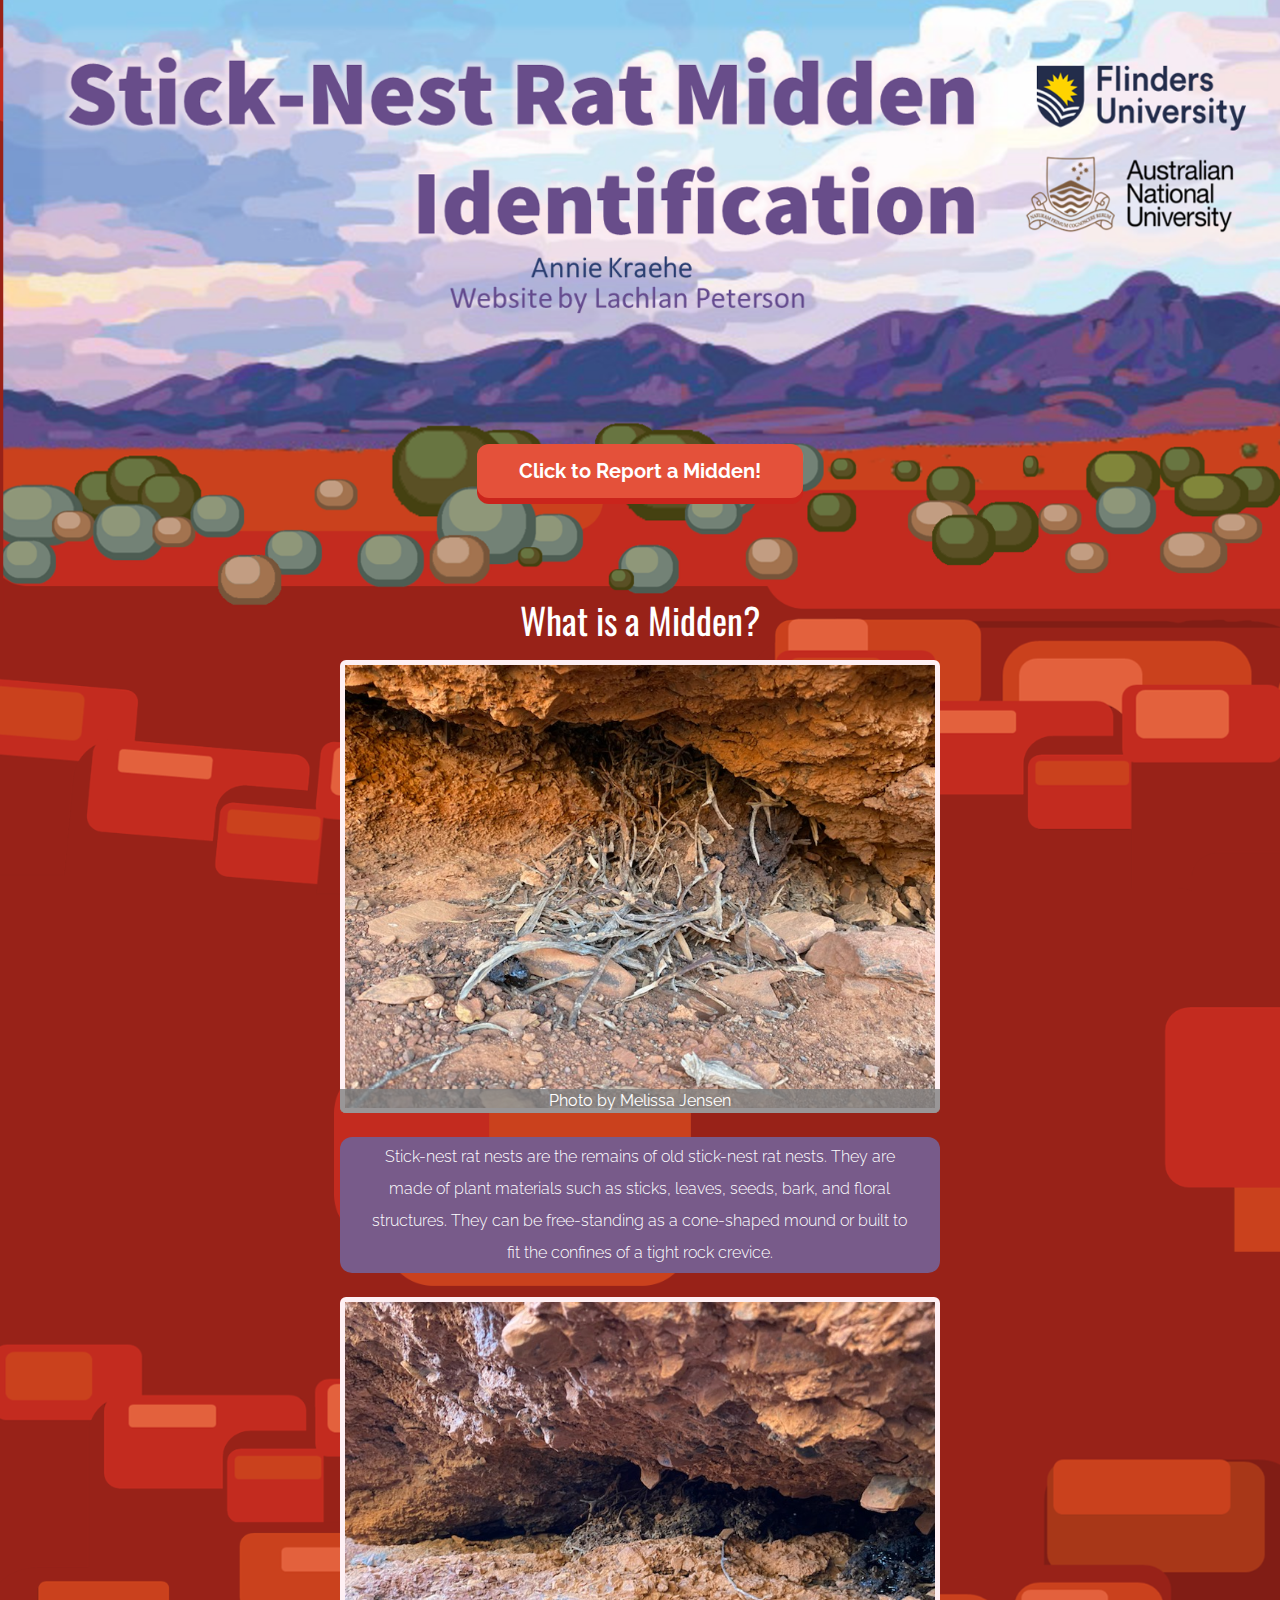
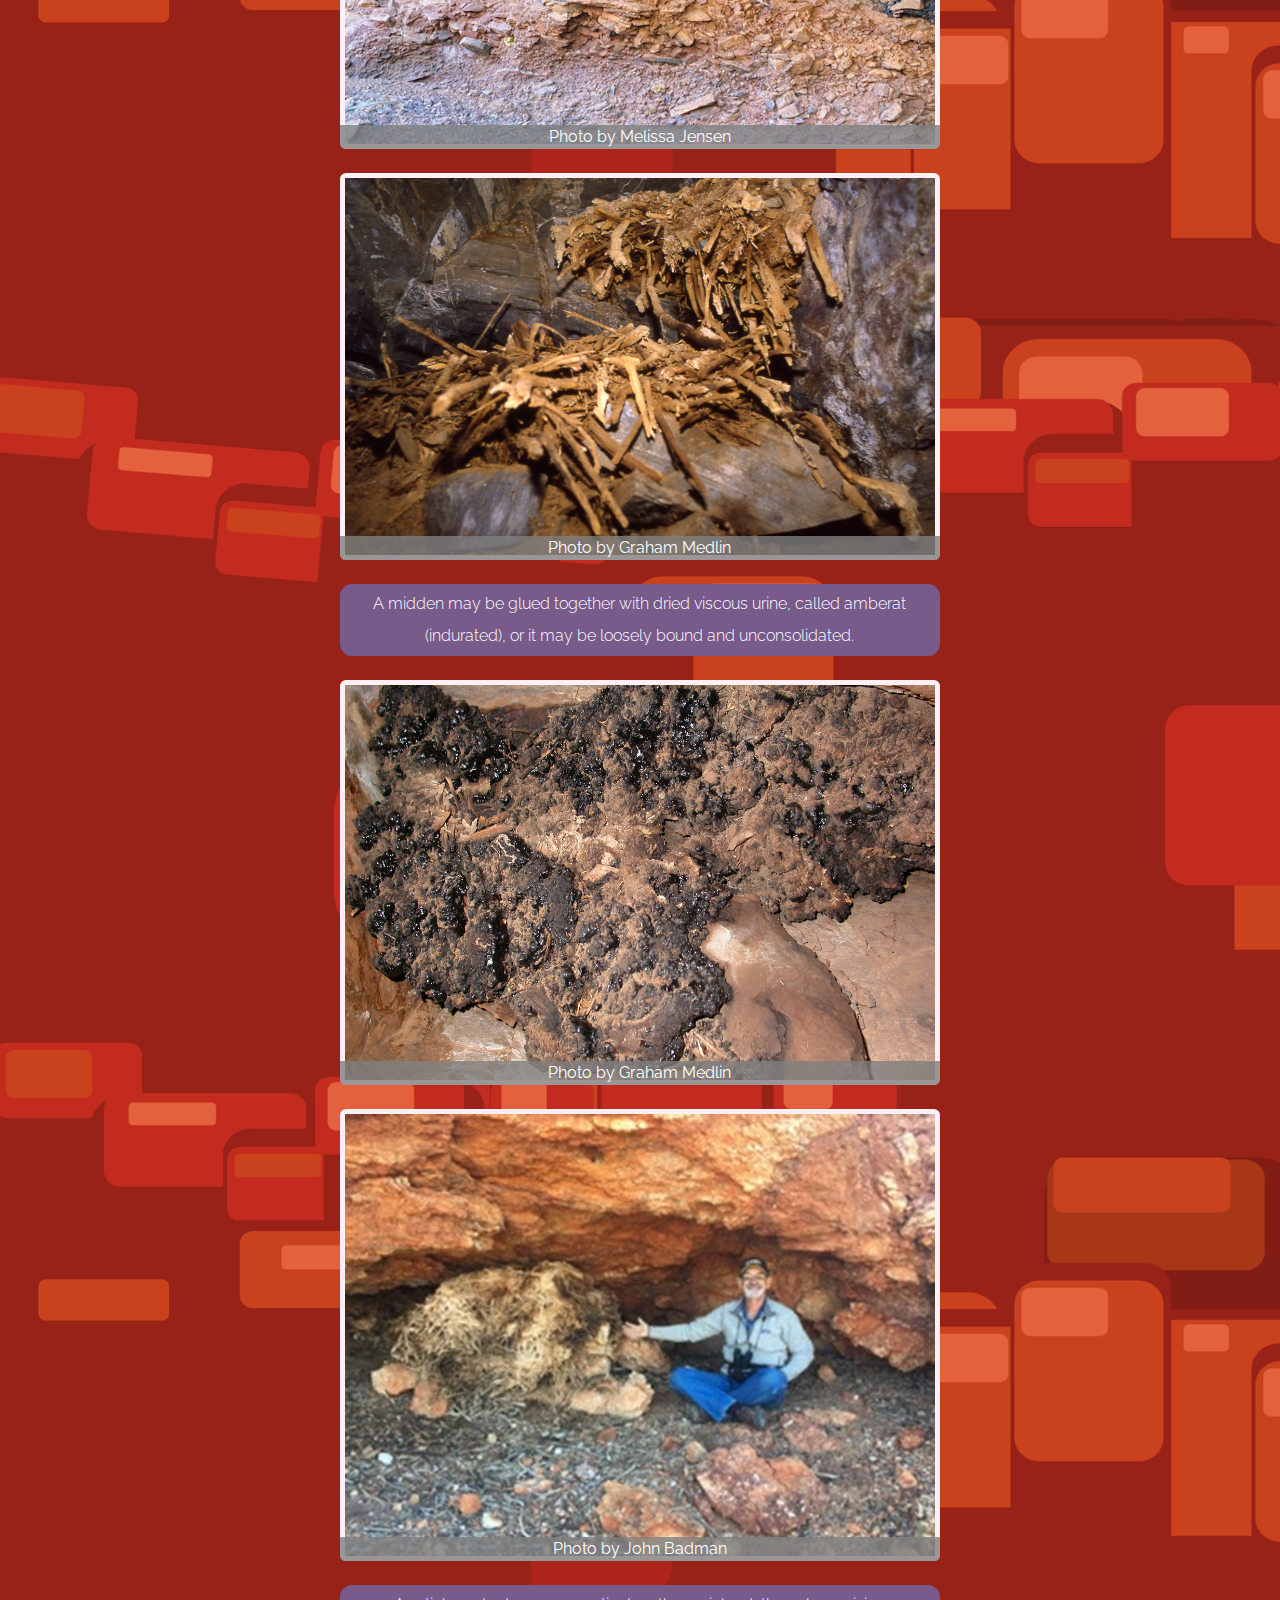
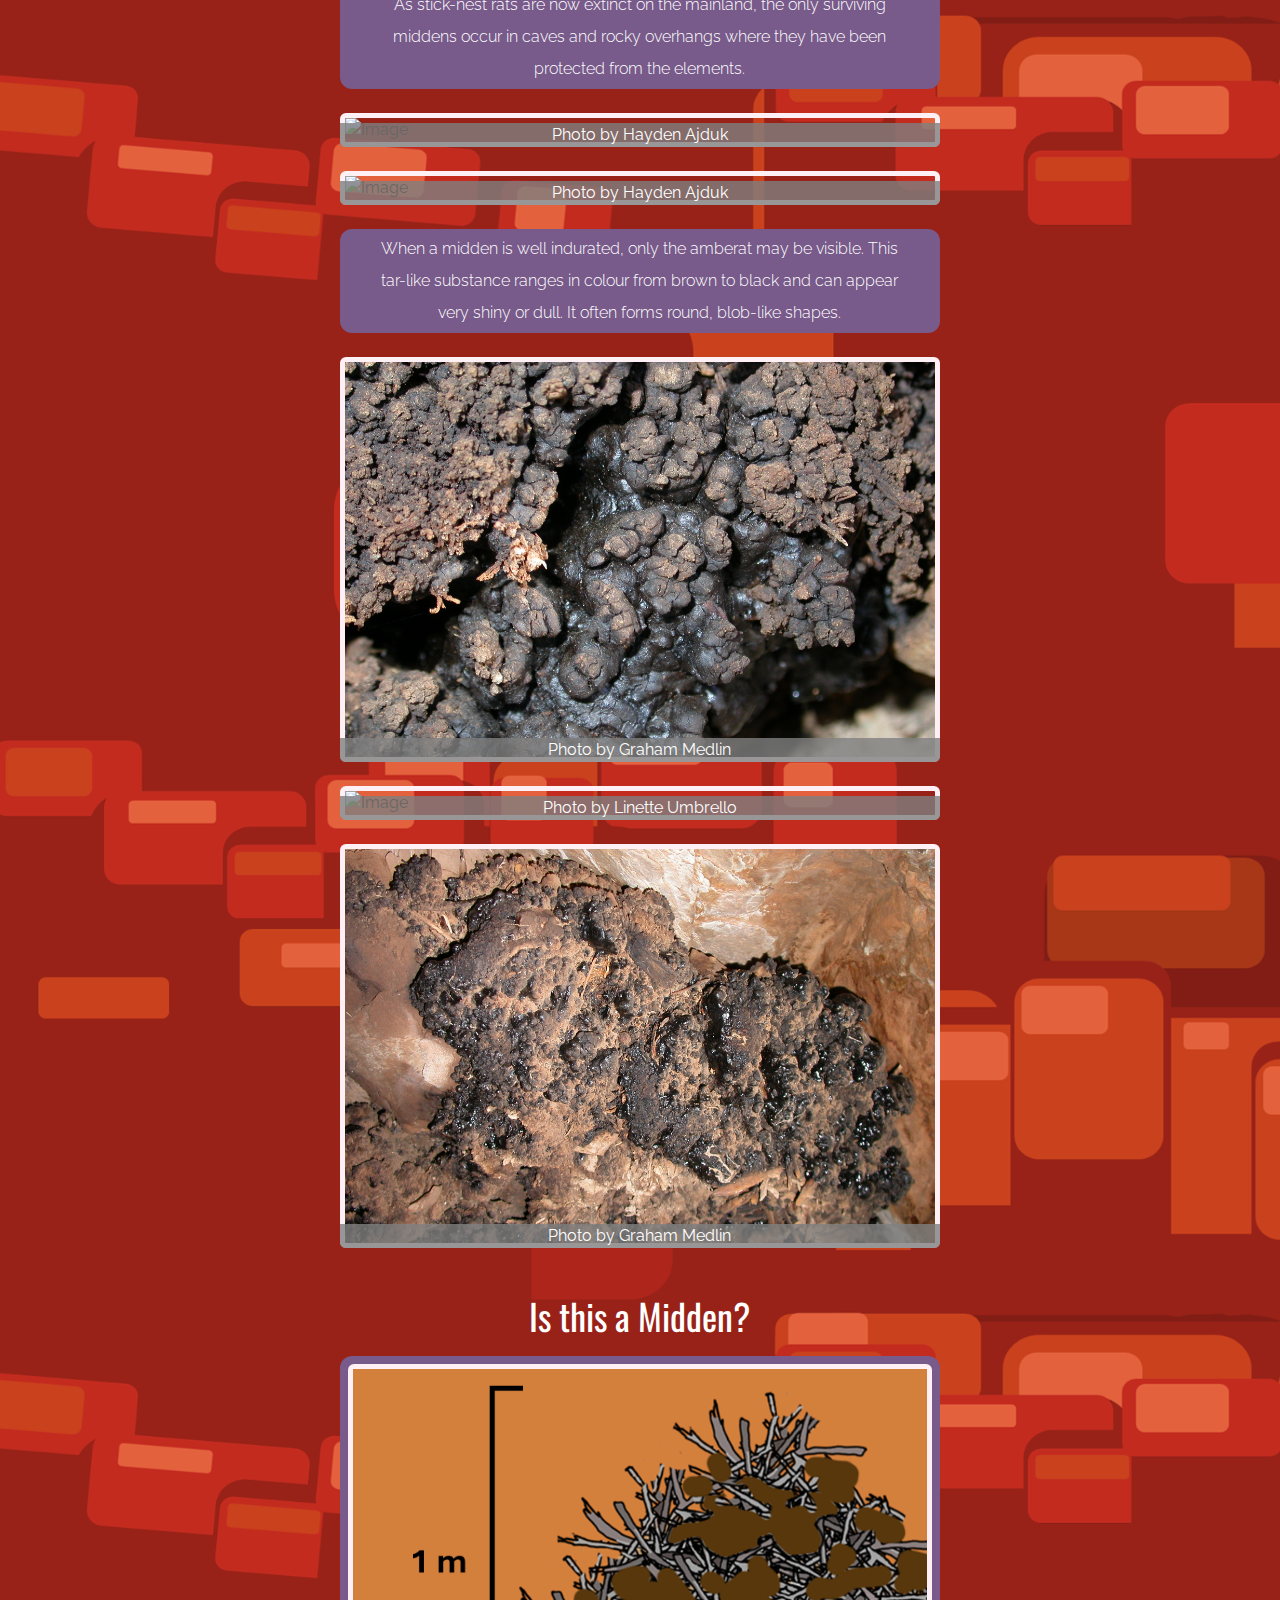
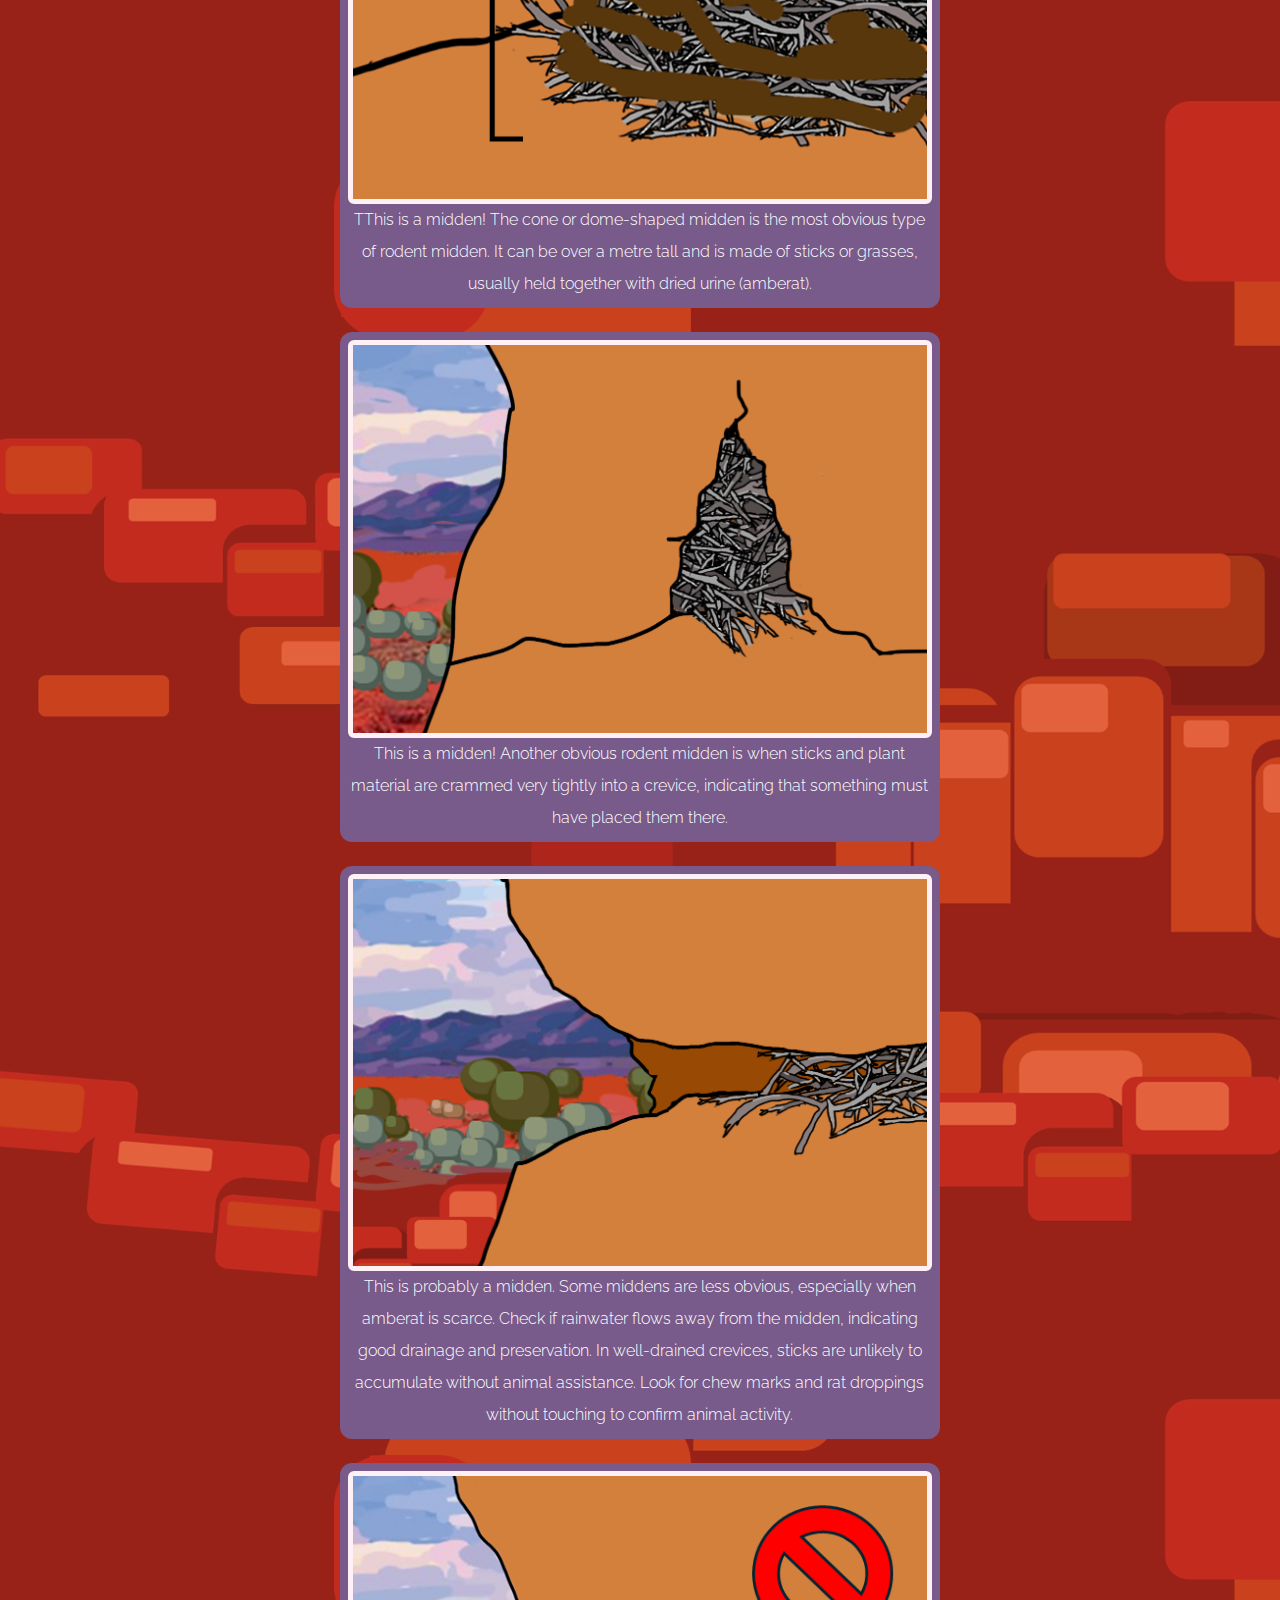
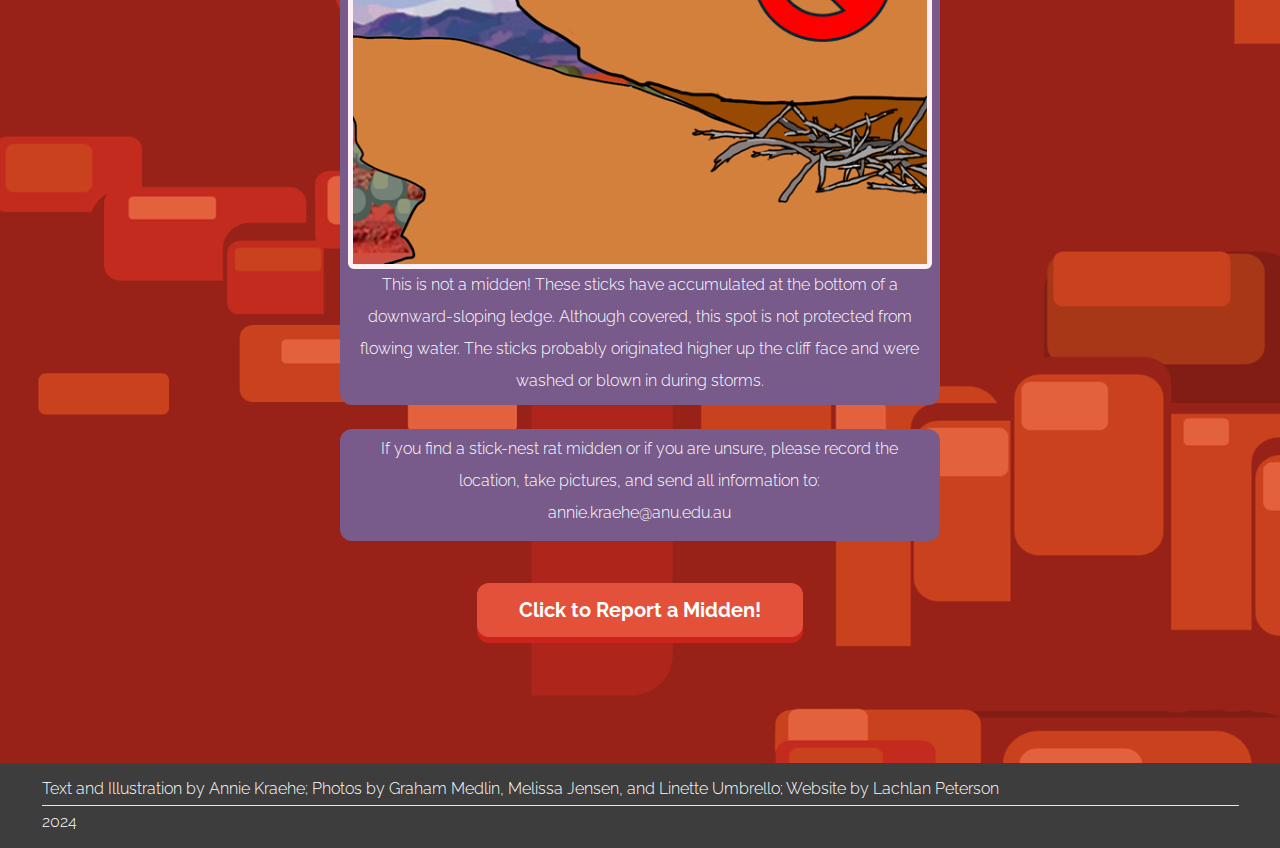
==== commit 04e5129f: "updated text and image credits" ====
--- a/index.html
+++ b/index.html
@@ -14,84 +14,47 @@
   <link rel="stylesheet" href="css/tailwind.css">
   <link rel="stylesheet" href="css/midden-ID.css">
 
+
   <style>
 
-    div.gallery {
-  margin: 5px;
-
-  float: left;
-  width: 600px;
-}
-@media (max-width: 768px) {
-  div.gallery {
-    width: 100%; /* Full width on smaller screens */
-    max-width: 100%; /* Max width for flexibility */
-    margin: 10px 0; /* Adjust margins for smaller screens */
-  }
-
-  .pushable .front {
-    font-size: 1rem; /* Adjust button font size */
-  }
-
-  /* Adjust other styles as needed */
-}
-/* Default size for small screens */
-.element {
-
-  height: 200px;
-}
-
-/* Medium screens */
-@media (min-width: 600px) {
   .element {
 
-    height: 250px;
-  }
-}
-
-/* Large screens */
-@media (min-width: 992px) {
-  .element {
-
-    height: 320px;
-  }
-}
-
-/* Extra large screens */
-@media (min-width: 1200px) {
-  .element {
-
-    height: 450px;
-  }
-}
-
-div.gallery:hover {
-  border: 1px solid #777;
-}
-
-div.gallery img {
-  width: 100%;
-  height: auto;
-}
-
-div.desc {
-  padding: 15px;
-  text-align: center;
-}
+    height: 200px;
+  }
+
+  /* Medium screens */
+  @media (min-width: 600px) {
+    .element {
+
+      height: 250px;
+    }
+  }
+
+  /* Large screens */
+  @media (min-width: 992px) {
+    .element {
+
+      height: 320px;
+    }
+  }
+
+  /* Extra large screens */
+  @media (min-width: 1200px) {
+    .element {
+
+      height: 450px;
+    }
+  }
+
   .tm-text-gold {
     color: #ffffff;
   }
 
-  .gallery-container {
-    display: flex;
-    justify-content: center;
-    gap: 10px; /* Adjust gap as needed */
-  }
-
-  .gallery {
-    flex: 0 1 auto;
-  }
-
+
+    .container-max-width {
+      max-width: 600px;
+      margin: 0 auto;
+    }
   .pushable {
     background: hsl(3deg 76% 45%);
     border-radius: 12px;
@@ -114,16 +77,32 @@
   .pushable:active .front {
     transform: translateY(-2px);
   }
+
+  .credit-box {
+  position: absolute;
+  bottom: 0;
+  width: 100%;
+  background-color: rgba(128, 128, 128, 0.8); /* semi-transparent grey */
+  color: white;
+  text-align: center;
+  padding: 5 0;
+  border-bottom-left-radius: 5px;
+   border-bottom-right-radius: 5px;
+}
+.image-wrapper {
+   position: relative;
+   display: block;
+
+ }
 </style>
 </head>
-
 <body style="background-image: url('img/Betterbanner.png'), url('img/background.png'); background-size:  contain, contain; background-repeat: no-repeat, repeat; background-position: top, top;">
   <!-- Intro -->
   <div id="intro">
-    <div class="container mx-auto px-20  ">
       <div class="element">
-</div>
-      <div class="text-center">
+      </div>
+    <div class="container mx-auto px-20 ">
+            <div class="text-center">
         <button class="pushable">
           <a href="mailto:annie.kraehe@anu.edu.au" target=_self title="contact me here">
             <span class="front hover:text-gray-200 transition">
@@ -133,180 +112,133 @@
         </button>
       </div>
       <br>
-    </div>
-  </div>
-  <!-- add another variable element that scales with size-->
-    <br>
+
+    </div>
+  </div>
+
+  <br>
+  <br>
+
+  <br>
 
   <!-- Images -->
 
 
   <div class="container mx-auto px-2 tm-body-width">
+    <div class="container-max-width">
     <div class="sm:pb-30 sm:pt-30 py-15">
       <div class="bg-black bg-opacity-0 p-6 mb-3 text-center">
-        <h1 class="text-white text-4xl md:text-7xl tm-logo-font mb-5">What is a Midden?</h1>
-      </div>
-    </div>
-  </div>
-
-    <div class="gallery-container">
-      <div class="gallery">
-        <a target="_blank" href="img\001.jpg">
-            <img src="img\001.jpg" alt="Image" class="rounded-md">
-        </a>
-      </div>
-
-      <div class="gallery">
-        <a target="_blank" href="img\002.jpg">
-            <img src="img\002.jpg" alt="Image" class="rounded-md">
-        </a>
-      </div>
-  </div>
-  <br>
-    <br>
-    <br>
-    <div class="container mx-auto px-2 tm-intro-width2">
-      <div class="sm:pb-30 sm:pt-30 py-15">
-    <div class="rounded-xl px-4 py-1 sm:px-8 sm:py-1 text-center" style="background-color: rgba(120, 91, 138, 255)">
-      <p class="text-white leading-8 text-xl font-light">
-      Stick-nest rat nests are the remains of old stick-nest rat nests. They are made of plant materials such as sticks, leaves, seeds, bark, and floral structures. They can be free-standing as a cone-shaped mound or built to fit the confines of a tight rock crevice. </p>
-    </div>
-        </div>
-            </div>
-              <br>
-                <br>
-                  <br>
-    <div class="gallery-container">
-    <div class="gallery">
-      <a target="_blank" href="img\003.jpg">
-        <img src="img\003.jpg" alt="Image" class="rounded-md">
-      </a>
-    </div>
-
-
-
-      <div class="gallery">
-        <a target="_blank" href="img\004.jpg">
-            <img src="img\004.jpg" alt="Image" class="rounded-md">
-        </a>
-      </div>
-    </div>
-
-    <br>
-      <br>
-<div class="container mx-auto px-2 tm-intro-width2">
-    <div class="sm:pb-30 sm:pt-30 py-15">
-    <div class="rounded-xl px-4 py-1 sm:px-8 sm:py-1 text-center" style="background-color: rgba(120, 91, 138, 255)">
-      <p class="text-white leading-8 text-xl font-light">
-        A midden may be glued together with dried viscous urine, called amberat (indurated), or it may be loosely bound and unconsolidated.</p>
-    </div>
-    </div>
-        </div>
-  <br>
-    <br>
-      <br>
-    <div class="gallery-container">
-        <div class="gallery">
-          <a target="_blank" href="img\005.jpg">
-            <img src="img\005.jpg" alt="Image" class="rounded-md">
-          </a>
-        </div>
-
-        <div class="gallery">
-          <a target="_blank" href="img\006.jpg">
-            <img src="img\006.jpg" alt="Image" class="rounded-md">
-          </a>
-        </div>
-      </div>
-  <br>
-    <br>
-      <br>
-<div class="container mx-auto px-2 tm-intro-width2">
-    <div class="sm:pb-30 sm:pt-30 py-15">
-    <div class="rounded-xl px-4 py-1 sm:px-8 sm:py-1 text-center" style="background-color: rgba(120, 91, 138, 255)">
-      <p class="text-white leading-8 text-xl font-light">
-     As stick-nest rats are now extinct on the mainland, the only surviving middens occur in caves and rocky overhangs where they have been protected from the elements.</p>
-      </div>
-      </div>
-      </div>
-  <br>
-    <br>
-      <br>
-        <div class="gallery-container">
-          <div class="gallery">
-            <a target="_blank" href="img\007.jpg">
-                <img src="img\007.jpg" alt="Image" class="rounded-md">
-            </a>
-          </div>
-
-          <div class="gallery">
-            <a target="_blank" href="img\008.jpg">
-                <img src="img\008.jpg" alt="Image" class="rounded-md">
-            </a>
-          </div>
-      </div>
-
-  <br>
-    <br>
-      <br>
-<div class="container mx-auto px-2 tm-intro-width2">
-    <div class="sm:pb-30 sm:pt-30 py-15">
-    <div class="rounded-xl px-4 py-1 sm:px-8 sm:py-1 text-center" style="background-color: rgba(120, 91, 138, 255)">
-      <p class="text-white leading-8 text-xl font-light">
+        <h2 class="text-white text-4xl tm-logo-font mb-5">What is a Midden?</h2>
+      </div>
+    </div>
+    <div class="image-wrapper">
+    <img src="img\001.jpg" alt="Image" class="rounded-md">
+  <div class="credit-box">Photo by Melissa Jensen </div>
+</div>
+    <br>
+    <div class="rounded-xl px-4 py-1 sm:px-8 sm:py-1 text-center" style="background-color: rgba(120, 91, 138, 255)">
+      <p class="text-white leading-8 text-sm font-light">
+        Stick-nest rat nests are the remains of old stick-nest rat nests. They are made of plant materials such as sticks, leaves, seeds, bark, and floral structures. They can be free-standing as a cone-shaped mound or built to fit the confines of a tight rock crevice.
+ </p>
+    </div>
+    <br>
+<div class="image-wrapper">
+    <img src="img\002.jpg" alt="Image" class="rounded-md">
+    <div class="credit-box">Photo by Melissa Jensen </div>
+  </div>
+    <br>
+    <div class="image-wrapper">
+    <img src="img\003.jpg" alt="Image" class="rounded-md">
+    <div class="credit-box">Photo by Graham Medlin </div>
+  </div>
+    <br>
+
+    <div class="rounded-xl px-4 py-1 sm:px-8 sm:py-1 text-center" style="background-color: rgba(120, 91, 138, 255)">
+      <p class="text-white leading-8 text-sm font-light">
+        A midden may be glued together with dried viscous urine, called amberat (indurated), or it may be loosely bound and unconsolidated. </p>
+    </div>
+
+    <br>
+    <div class="image-wrapper">
+    <img src="img\004.JPG" alt="Image" class="rounded-md">
+    <div class="credit-box">Photo by Graham Medlin </div>
+  </div>
+    <br>
+    <div class="image-wrapper">
+    <img src="img\005.jpg" alt="Image" class="rounded-md">
+    <div class="credit-box">Photo by John Badman </div>
+  </div>
+    <br>
+
+    <div class="rounded-xl px-4 py-1 sm:px-8 sm:py-1 text-center" style="background-color: rgba(120, 91, 138, 255)">
+      <p class="text-white leading-8 text-sm font-light">
+        As stick-nest rats are now extinct on the mainland, the only surviving middens occur in caves and rocky overhangs where they have been protected from the elements. </p>
+    </div>
+
+    <br>
+<div class="image-wrapper">
+    <img src="img\006.JPG" alt="Image" class="rounded-md">
+    <div class="credit-box">Photo by Hayden Ajduk </div>
+  </div>
+    <br>
+    <div class="image-wrapper">
+    <img src="img\007.JPG" alt="Image" class="rounded-md">
+    <div class="credit-box">Photo by Hayden Ajduk </div>
+  </div>
+    <br>
+
+    <div class="rounded-xl px-4 py-1 sm:px-8 sm:py-1 text-center" style="background-color: rgba(120, 91, 138, 255)">
+      <p class="text-white leading-8 text-sm font-light">
         When a midden is well indurated, only the amberat may be visible. This tar-like substance ranges in colour from brown to black and can appear very shiny or dull. It often forms round, blob-like shapes.
-      </div>
-    </div>
-  </div>
-  <br>
-    <br>
-      <br>
-      <div class="gallery-container">
-        <div class="gallery">
-          <a target="_blank" href="img\009.jpg">
-              <img src="img\009.jpg" alt="Image" class="rounded-md">
-          </a>
-        </div>
-
-        <div class="gallery">
-          <a target="_blank" href="img\010.jpg">
-              <img src="img\010.jpg" alt="Image" class="rounded-md">
-          </a>
-        </div>
-
-    </div>
-      <br>
-        <br>
-          <br>
-  <div class="container mx-auto px-2 tm-item-container">
+    </div>
+
+    <br>
+    <div class="image-wrapper">
+    <img src="img\008.JPG" alt="Image" class="rounded-md">
+    <div class="credit-box">Photo by Graham Medlin </div>
+  </div>
+    <br>
+    <div class="image-wrapper">
+    <img src="img\009.JPG" alt="Image" class="rounded-md">
+    <div class="credit-box">Photo by  Linette Umbrello </div>
+  </div>
+    <br>
+    <div class="image-wrapper">
+    <img src="img\010.JPG" alt="Image" class="rounded-md">
+    <div class="credit-box">Photo by Graham Medlin </div>
+  </div>
+    <br>
+    <br>
+
     <div class="sm:pb-30 sm:pt-30 py-15">
       <div class="bg-black bg-opacity-0 p-6 mb-3 text-center">
-        <h2 class="text-white text-4xl md:text-7xl tm-logo-font mb-5">Is this a Midden?</h2>
-      </div>
-    </div>
-
+        <h2 class="text-white text-4xl tm-logo-font mb-5">Is this a Midden?</h2>
+      </div>
+    </div>
     <div class="rounded-xl px-2 py-2 sm:px-6 sm:py-1 text-center" style="background-color: rgba(120, 91, 138, 255)">
       <img src="img\rock nest picture 7.png" alt="Image" class="rounded-md">
-      <p class="text-white leading-8 text-xl font-light">
-      This is a midden! The cone or dome-shaped midden is the most obvious type of rodent midden. It can be over a metre tall and is made of sticks or grasses, usually held together with dried urine (amberat).
-</div>
+      <p class="text-white leading-8 text-sm font-light">
+        TThis is a midden! The cone or dome-shaped midden is the most obvious type of rodent midden. It can be over a metre tall and is made of sticks or grasses, usually held together with dried urine (amberat).
+    </div>
+
     <br>
     <div class="rounded-xl px-2 py-2 sm:px-6 sm:py-1 text-center" style="background-color: rgba(120, 91, 138, 255)">
       <img src="img\rock nest picture 5.png" alt="Image" class="rounded-md">
-      <p class="text-white leading-8 text-xl font-light">
+      <p class="text-white leading-8 text-sm font-light">
         This is a midden! Another obvious rodent midden is when sticks and plant material are crammed very tightly into a crevice, indicating that something must have placed them there.
     </div>
     <br>
 
     <div class="rounded-xl px-2 py-2 sm:px-6 sm:py-1 text-center" style="background-color: rgba(120, 91, 138, 255)">
       <img src="img\rock nest picture.png" alt="Image" class="rounded-md">
-      <p class="text-white leading-8 text-xl font-light">
+      <p class="text-white leading-8 text-sm font-light">
         This is probably a midden. Some middens are less obvious, especially when amberat is scarce. Check if rainwater flows away from the midden, indicating good drainage and preservation. In well-drained crevices, sticks are unlikely to accumulate without animal assistance. Look for chew marks and rat droppings without touching to confirm animal activity.
     </div>
     <br>
     <div class="rounded-xl px-2 py-2 sm:px-6 sm:py-1 text-center" style="background-color: rgba(120, 91, 138, 255)">
       <img src="img\pile of sticks picture 9.png" alt="Image" class="rounded-md">
-      <p class="text-white leading-8 text-xl font-light">
-        This is not a midden! These sticks have accumulated at the bottom of a downward-sloping ledge. Although covered, this spot is not protected from flowing water. The sticks probably originated higher up the cliff face and were washed or blown in during storms.
+      <p class="text-white leading-8 text-sm font-light">
+       This is not a midden! These sticks have accumulated at the bottom of a downward-sloping ledge. Although covered, this spot is not protected from flowing water. The sticks probably originated higher up the cliff face and were washed or blown in during storms.
     </div>
     <br>
 
@@ -314,10 +246,11 @@
       <p class="text-white leading-8 text-sm font-light">
         If you find a stick-nest rat midden or if you are unsure, please record the location, take pictures, and send all information to: annie.kraehe@anu.edu.au
       <div class="rounded-xl px-4 py-1 sm:px-8 sm:py-1 text-center" style="background-color: rgba(120, 91, 138, 255)">
-        <p class="text-white leading-8 text-xl font-light">
-      </div>
-
-    </div>
+        <p class="text-white leading-8 text-sm font-light">
+      </div>
+
+    </div>
+  </div>
     <br>
     <br>
     <div class="text-center">
@@ -337,7 +270,6 @@
 </div>
 
 
-
 </body>
 <footer style="background: rgba(61, 61, 61); padding: 10px;">
   <div style="width: 95%; margin: 0 auto;">
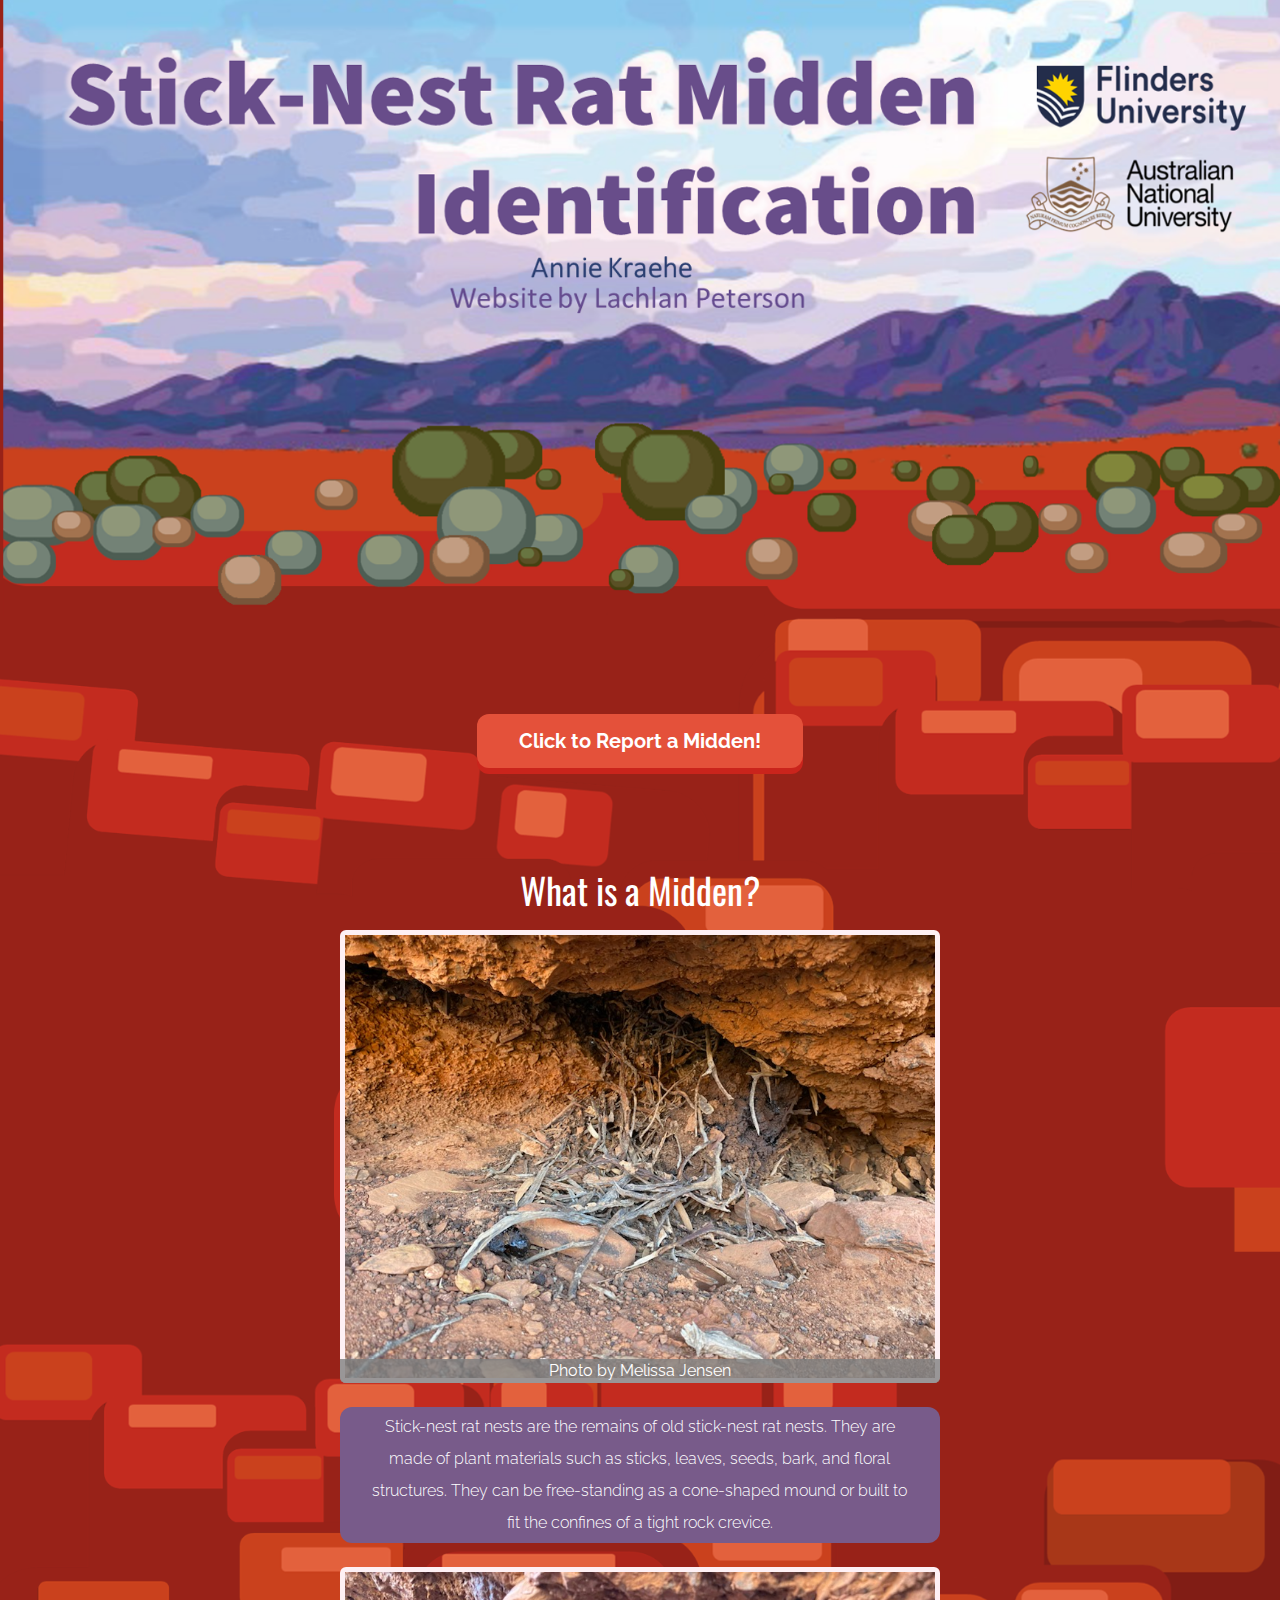
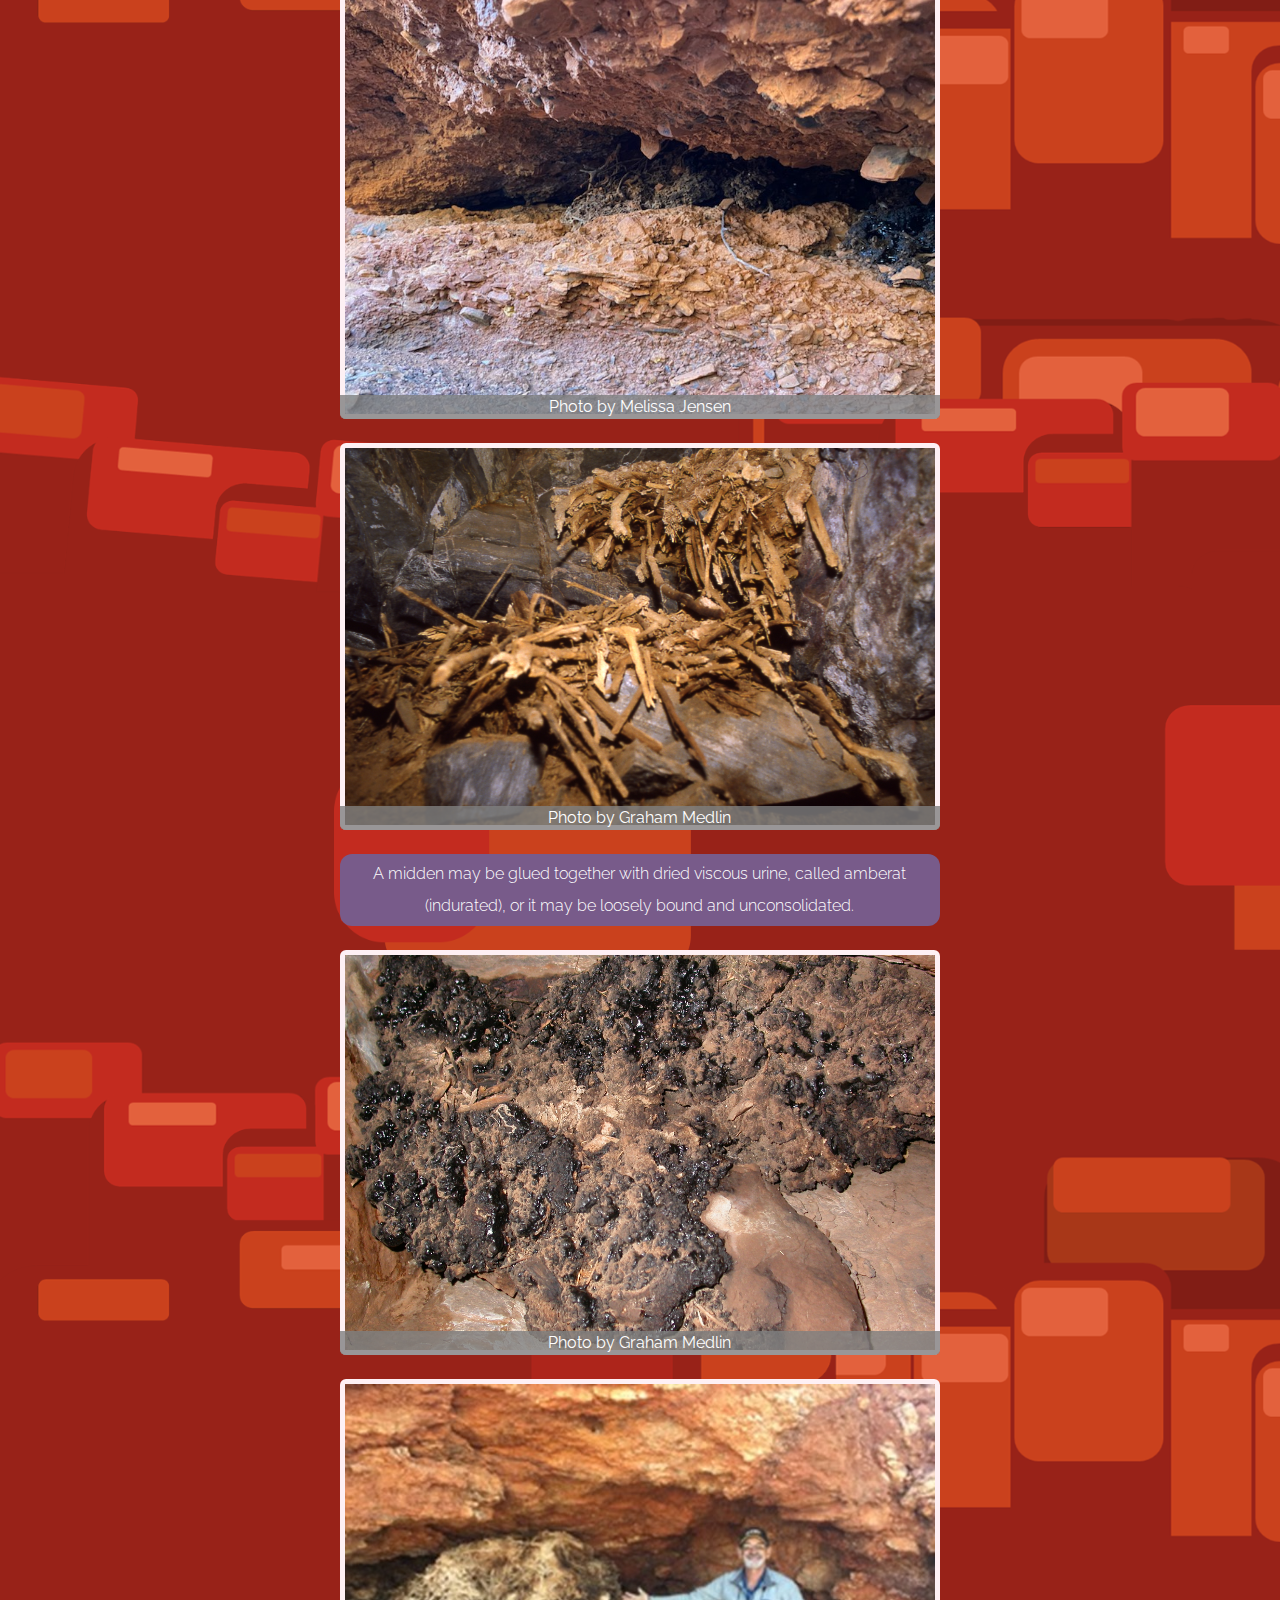
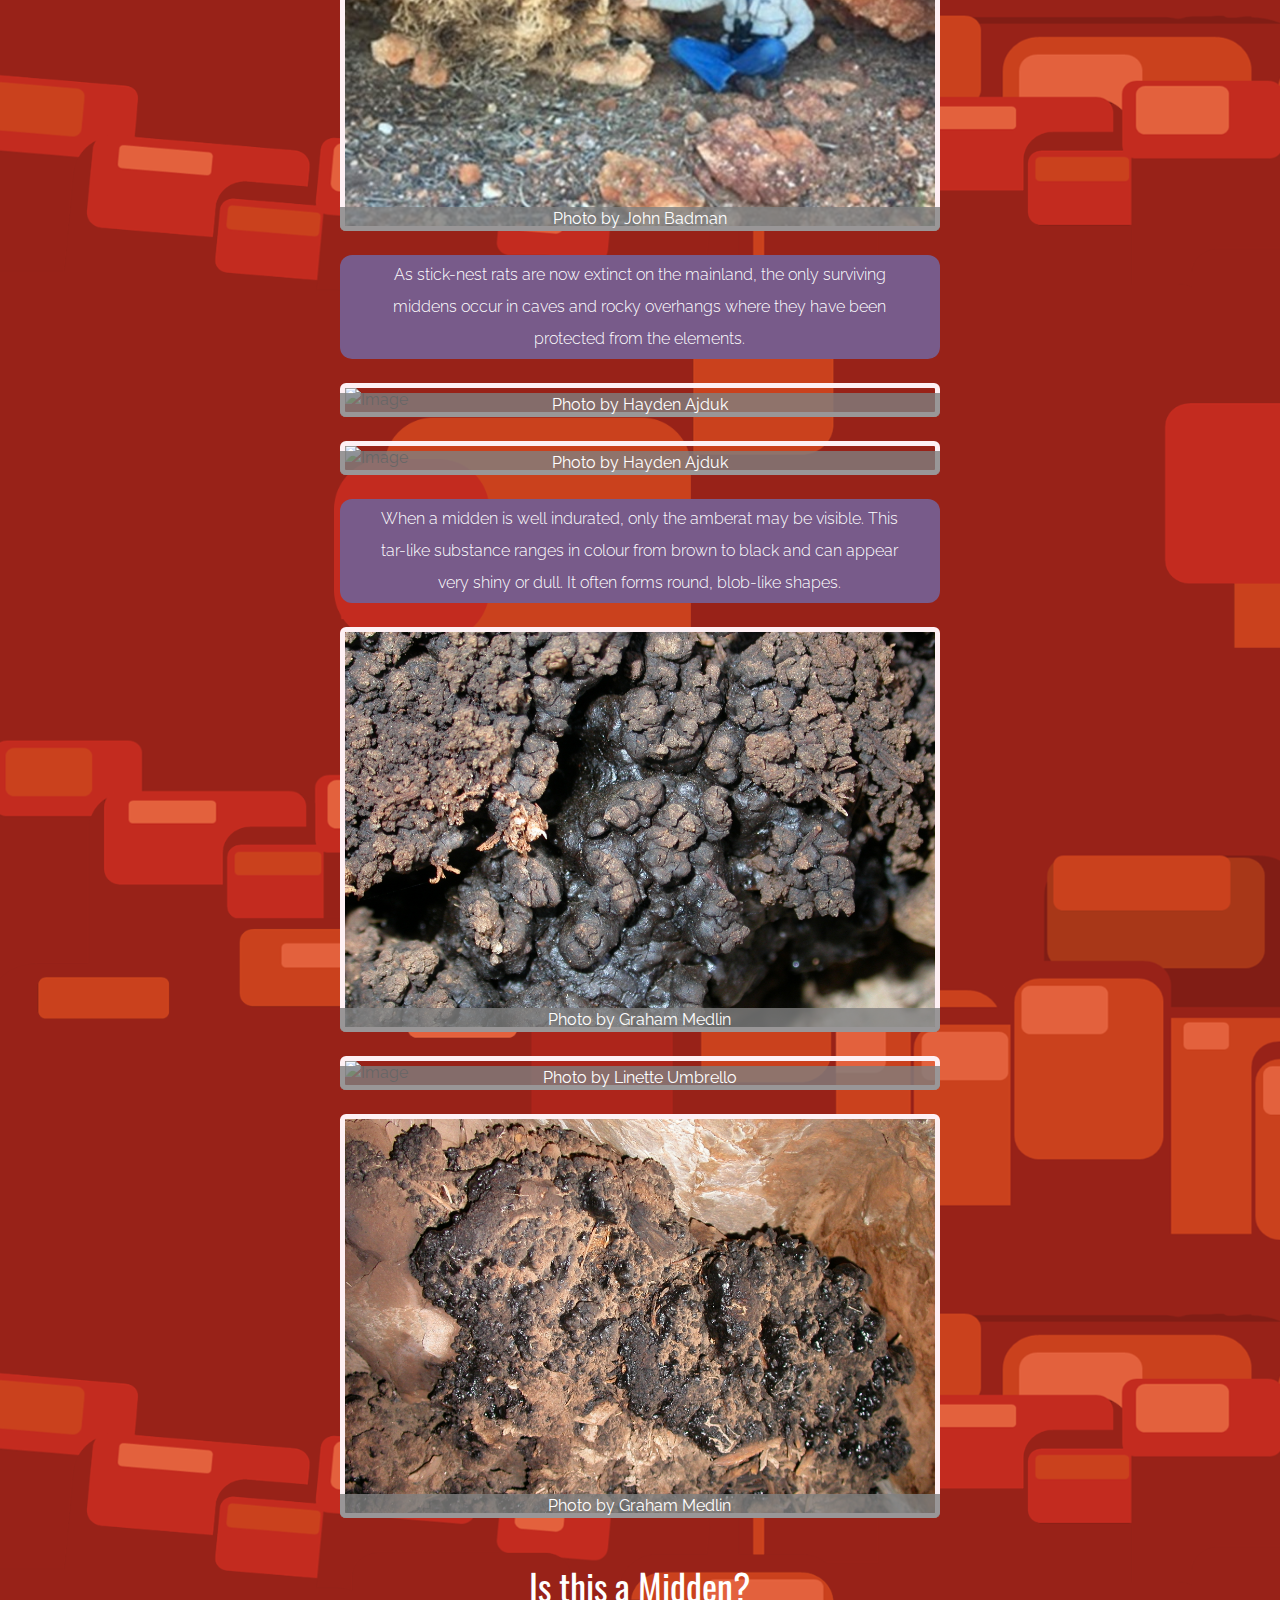
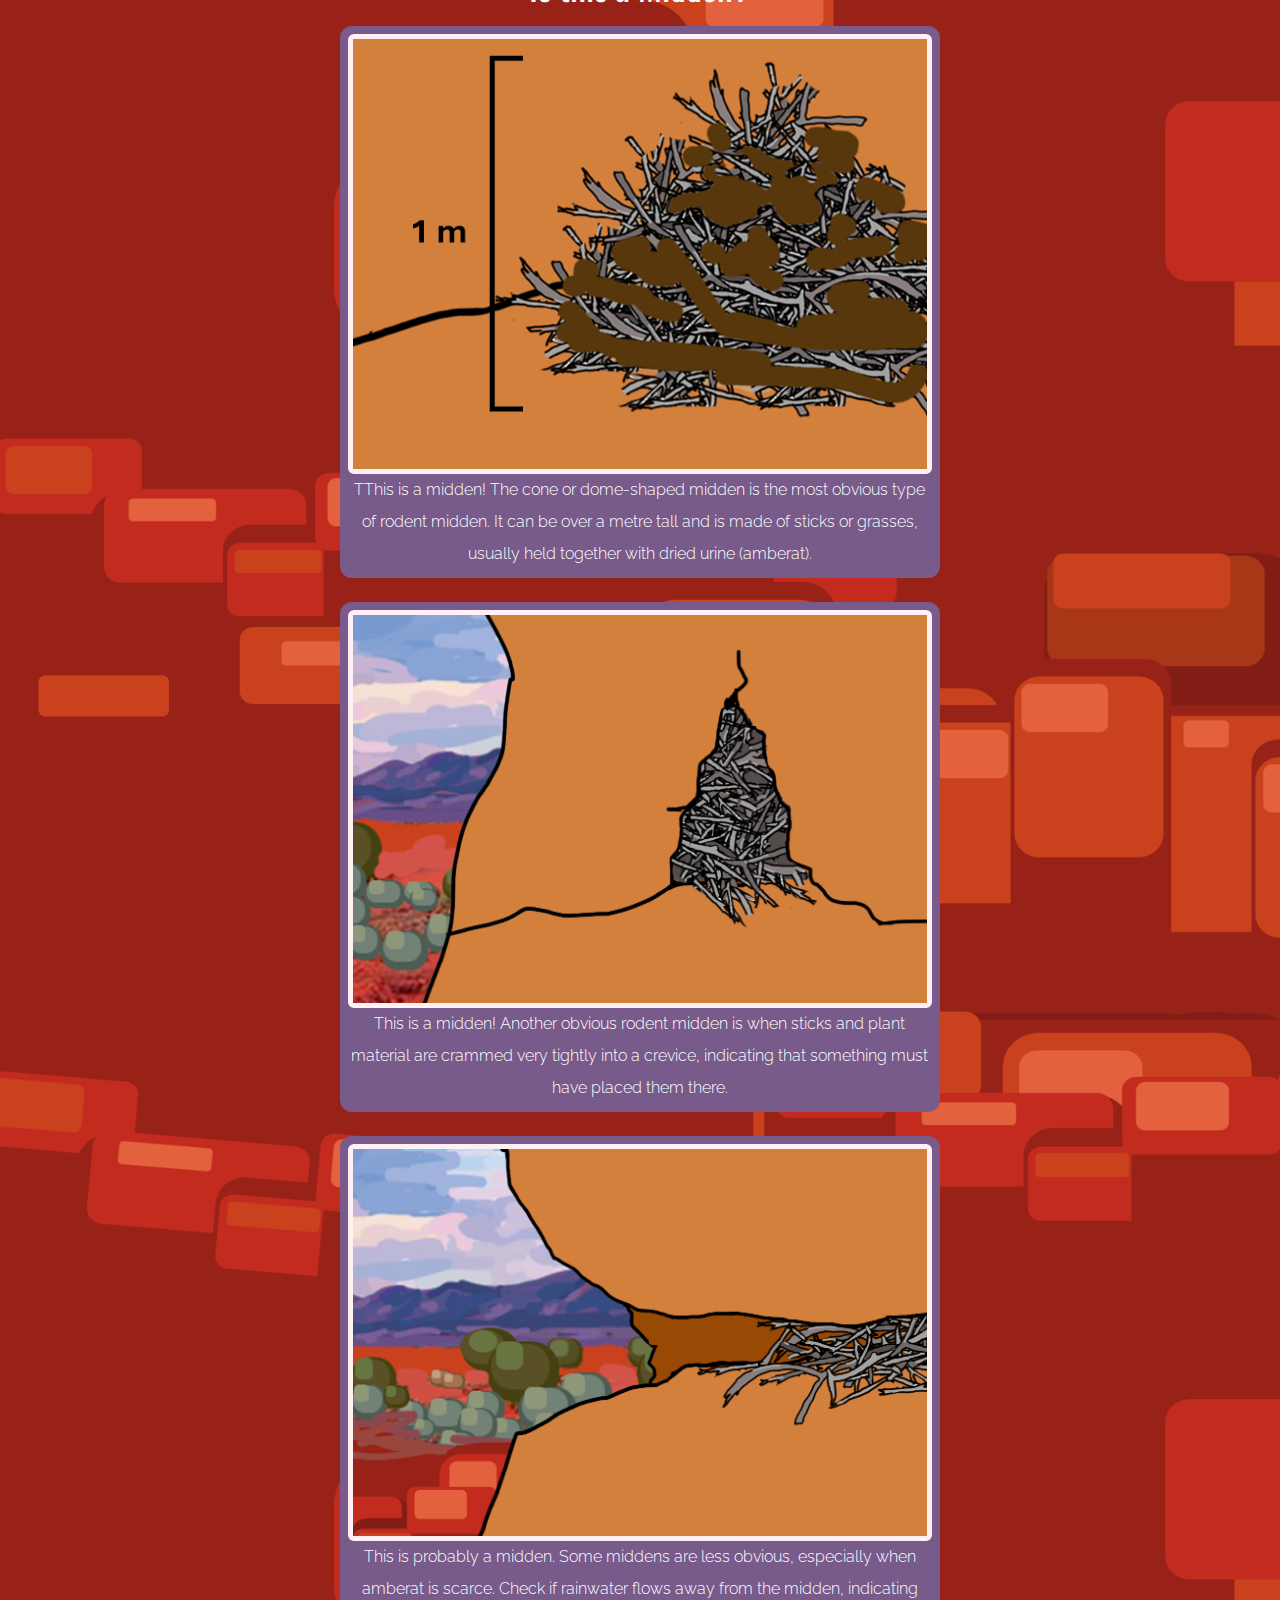
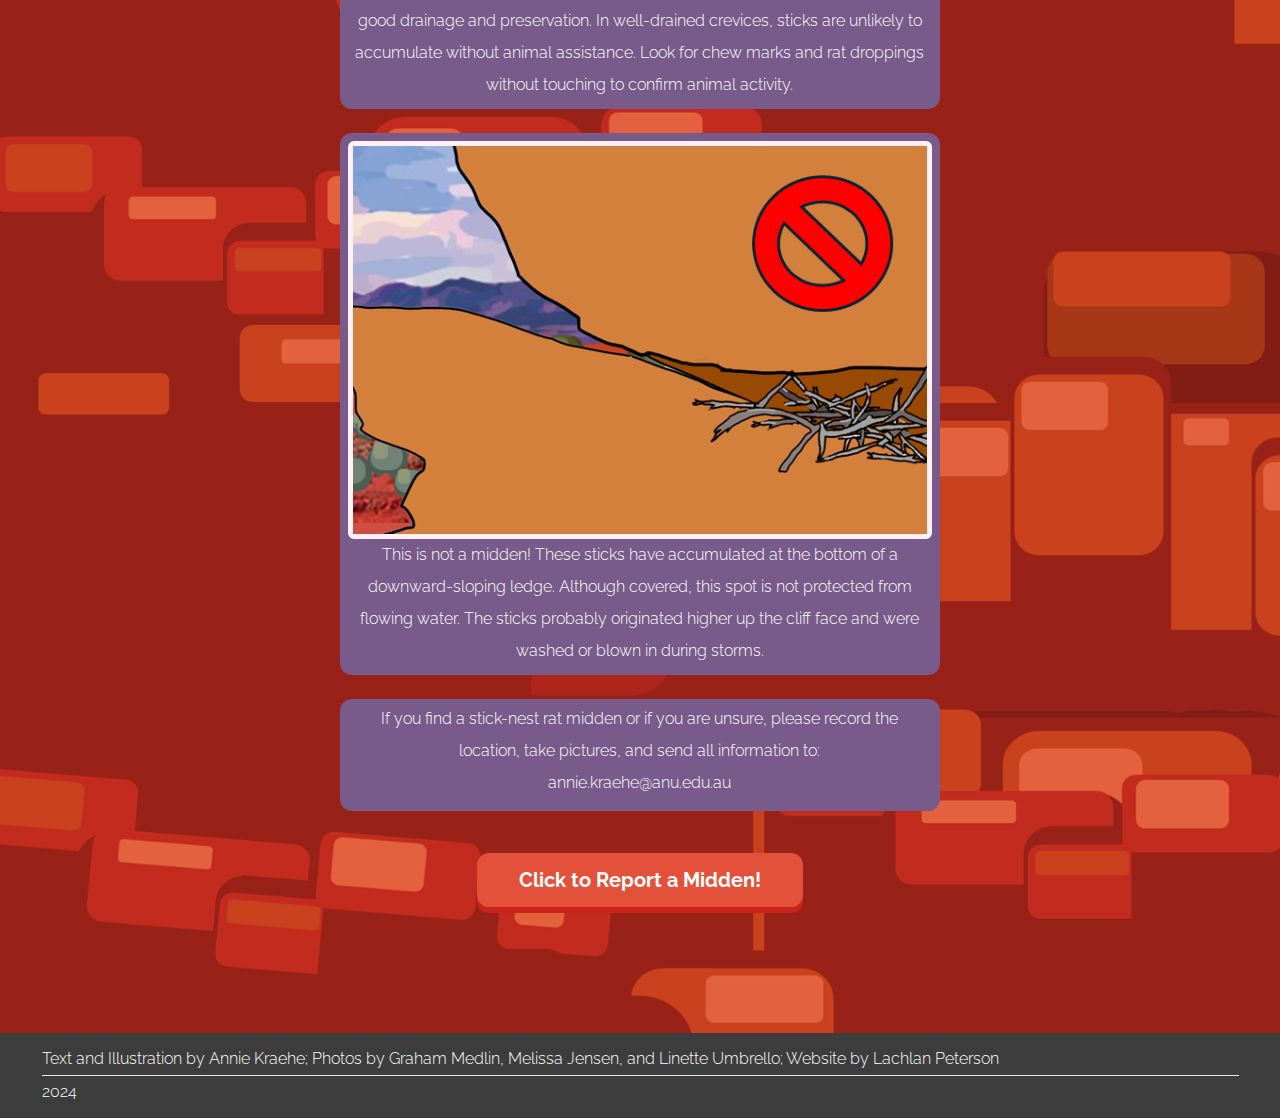
==== commit ec144eee: "lower button" ====
--- a/index.html
+++ b/index.html
@@ -30,19 +30,11 @@
     }
   }
 
-  /* Large screens */
-  @media (min-width: 992px) {
-    .element {
-
-      height: 320px;
-    }
-  }
-
   /* Extra large screens */
   @media (min-width: 1200px) {
     .element {
 
-      height: 450px;
+      height: 720px;
     }
   }
 
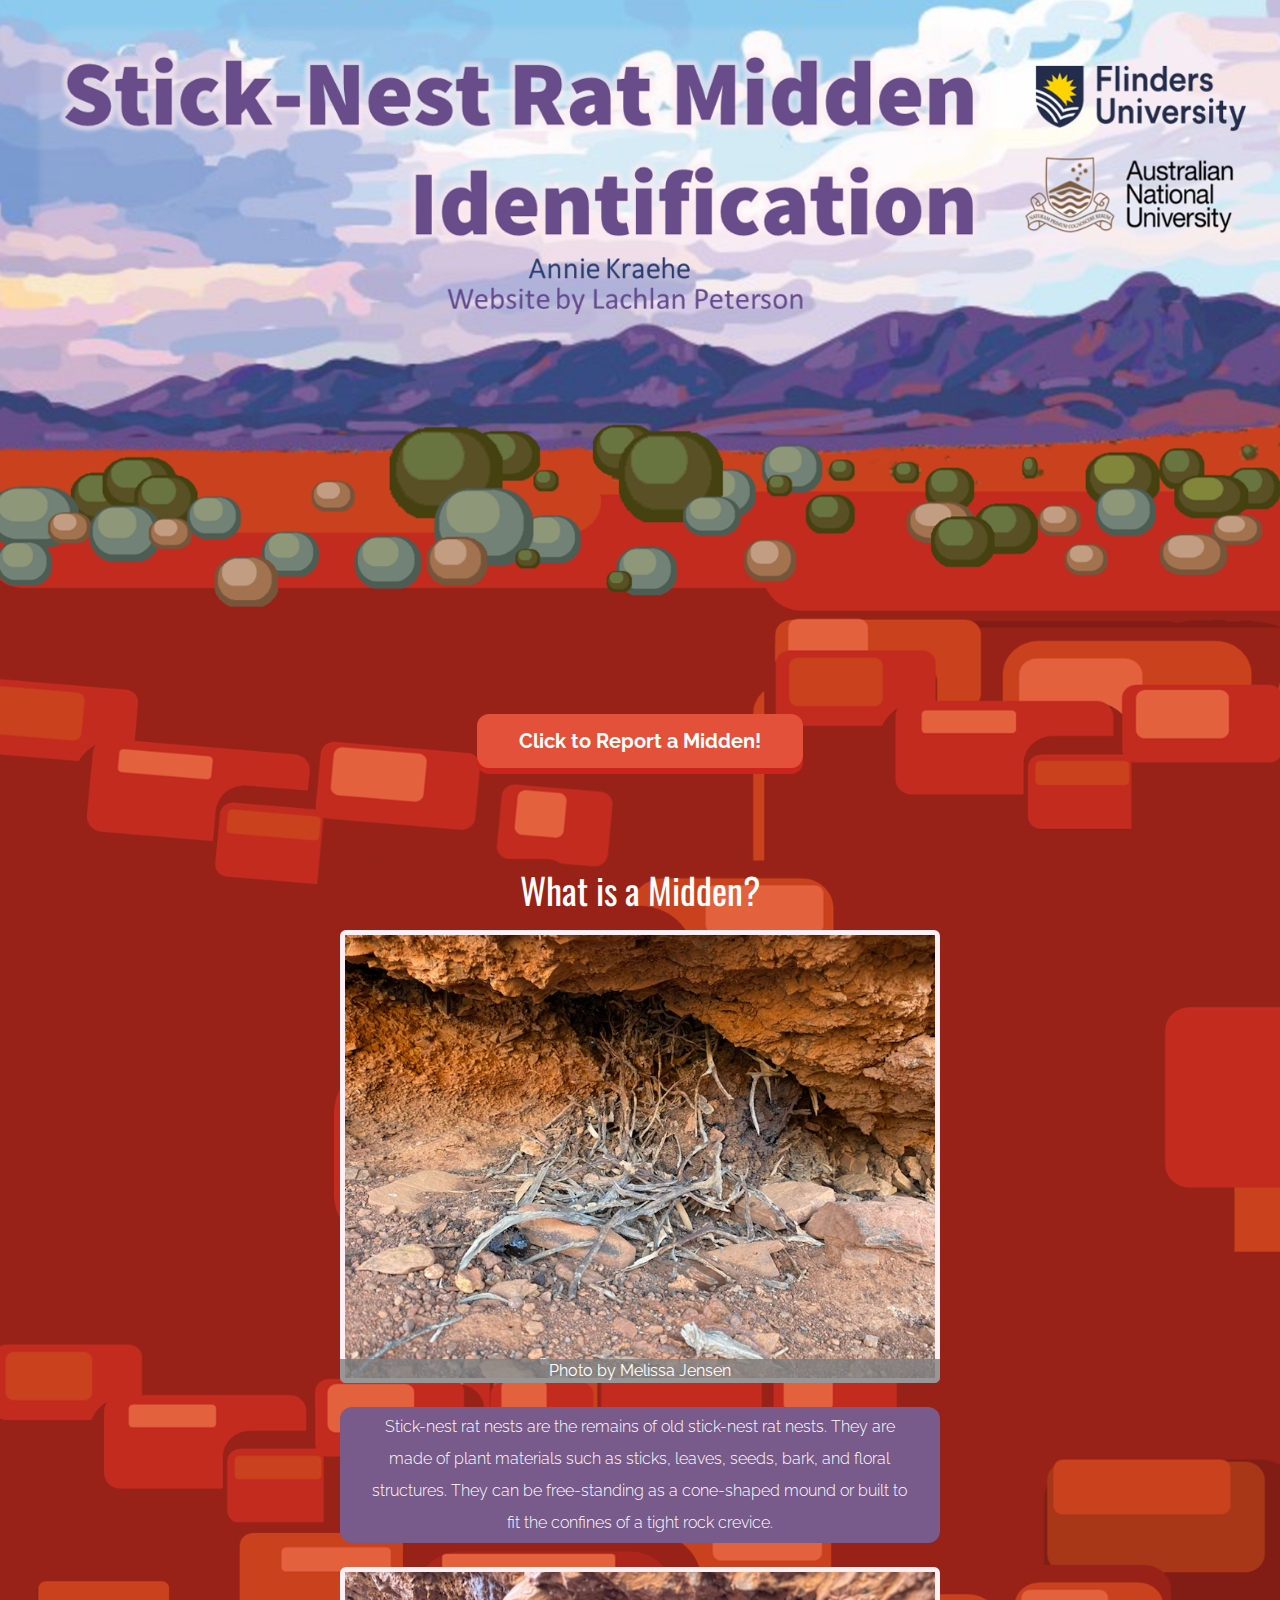
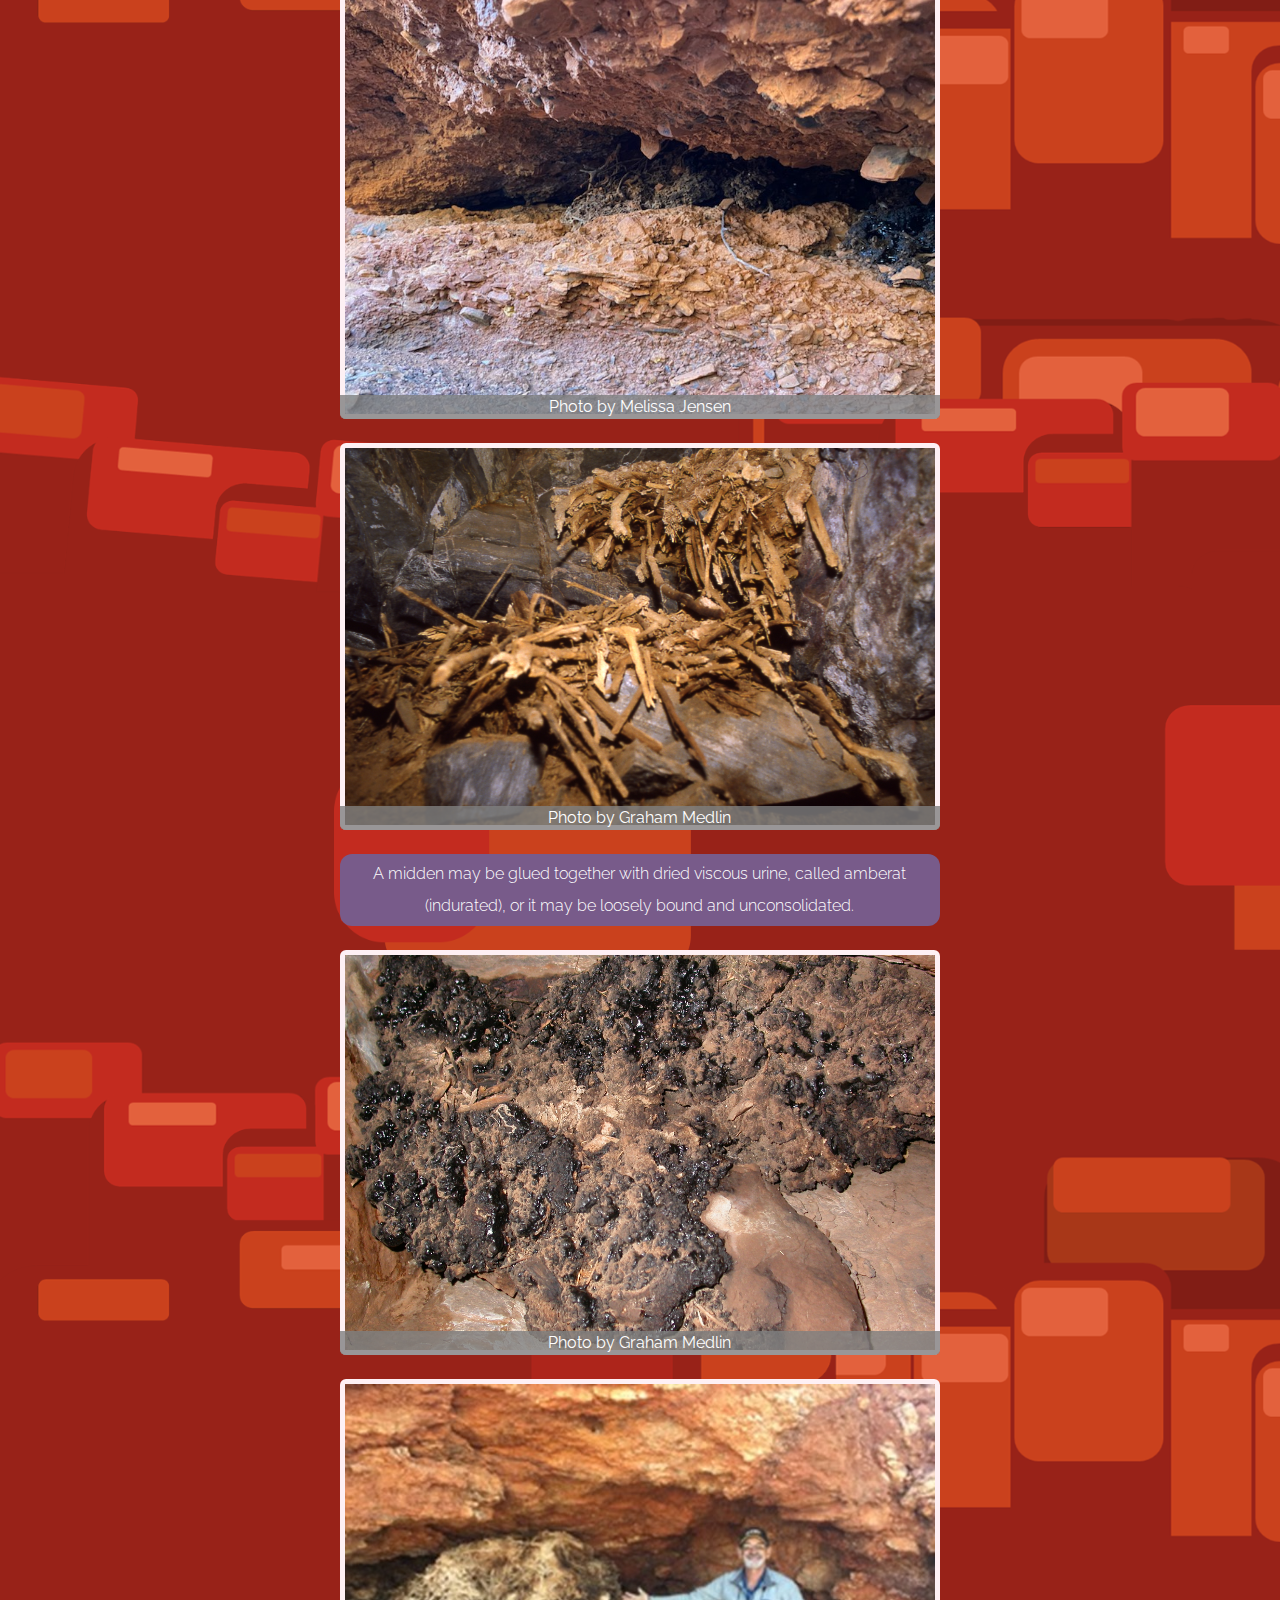
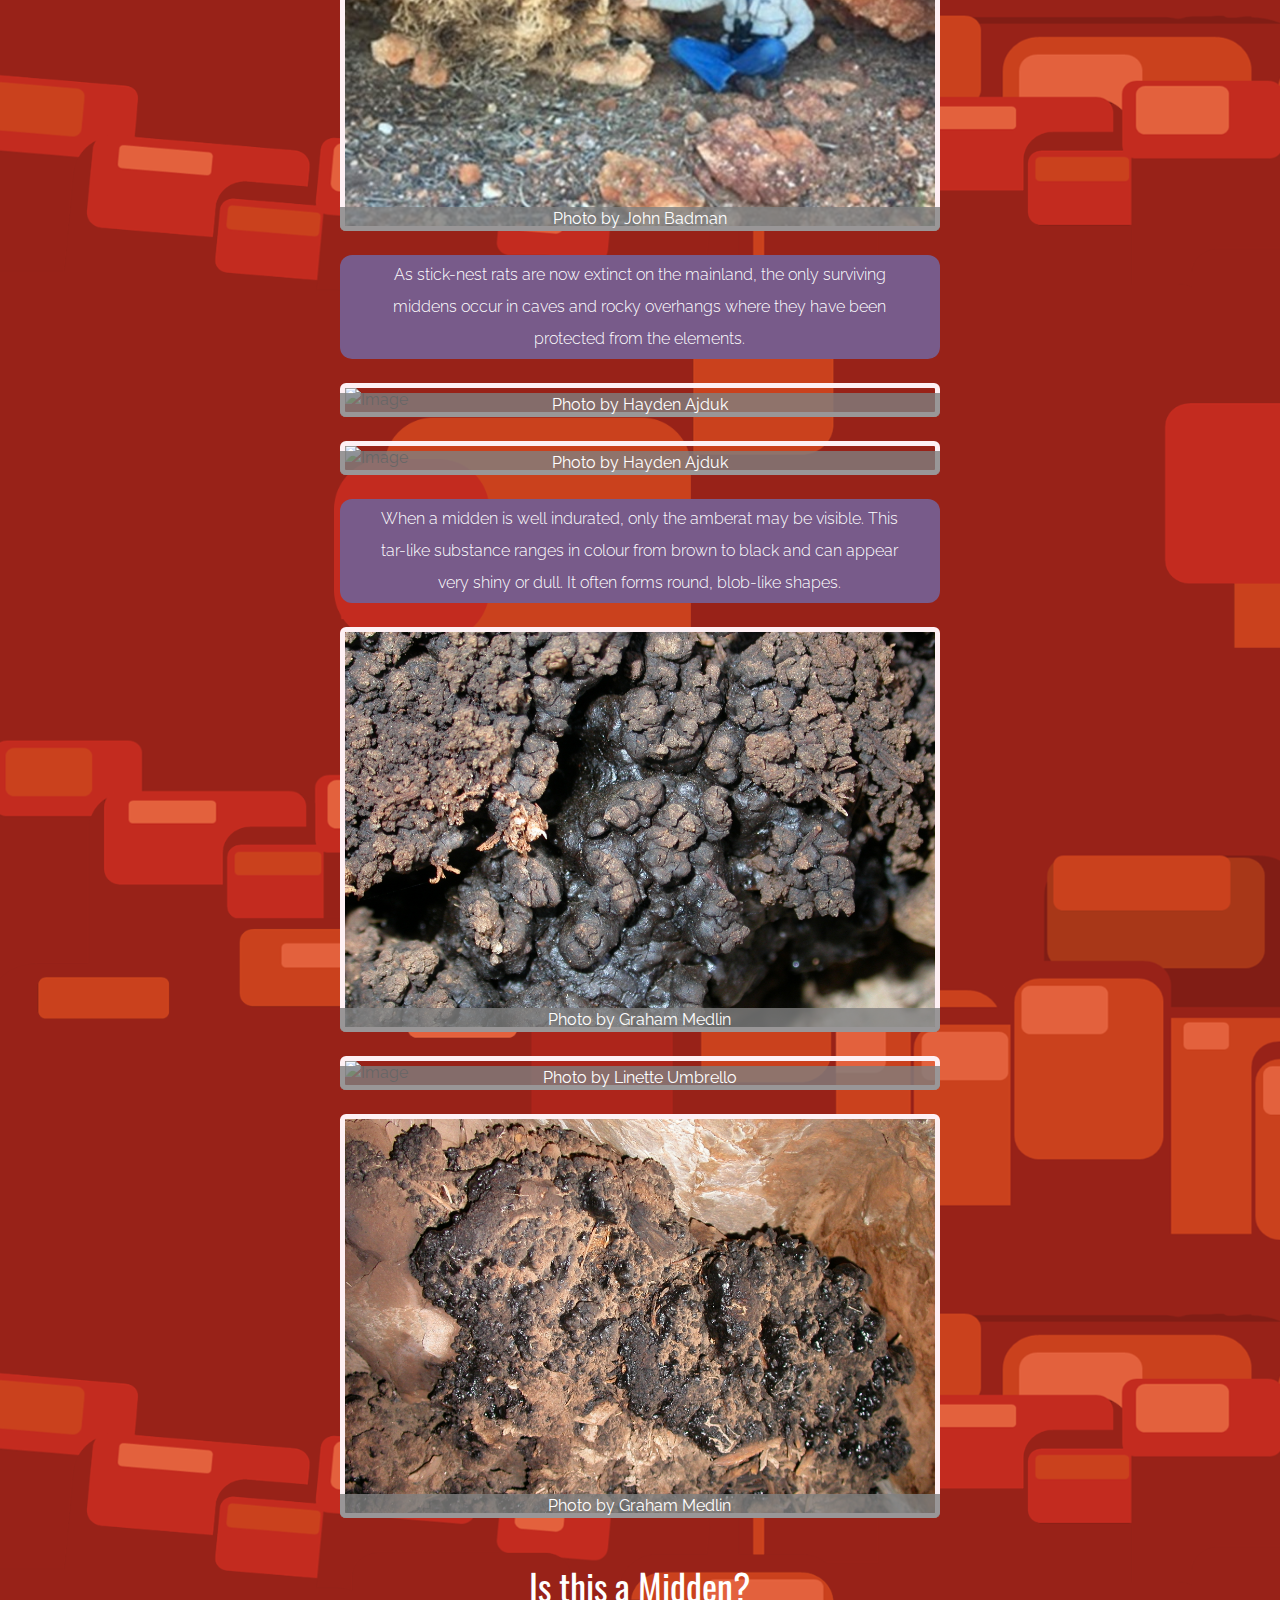
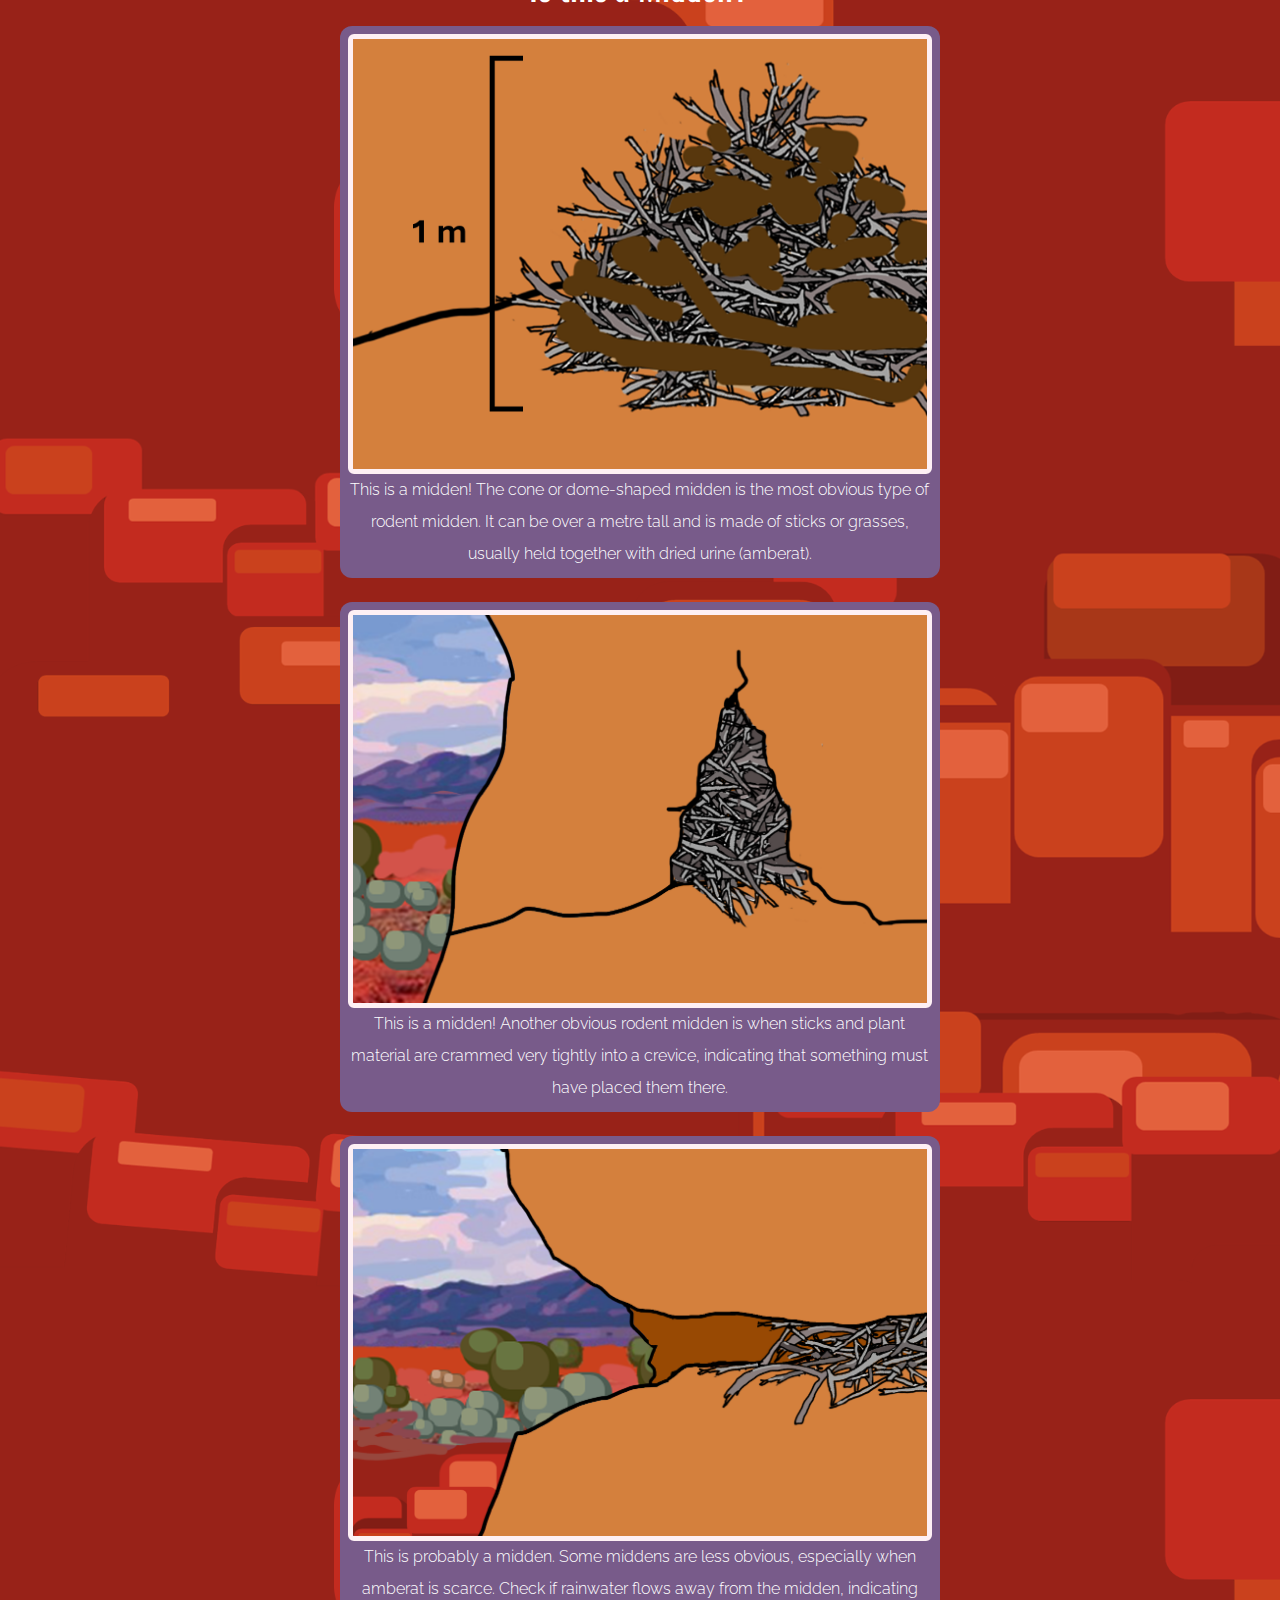
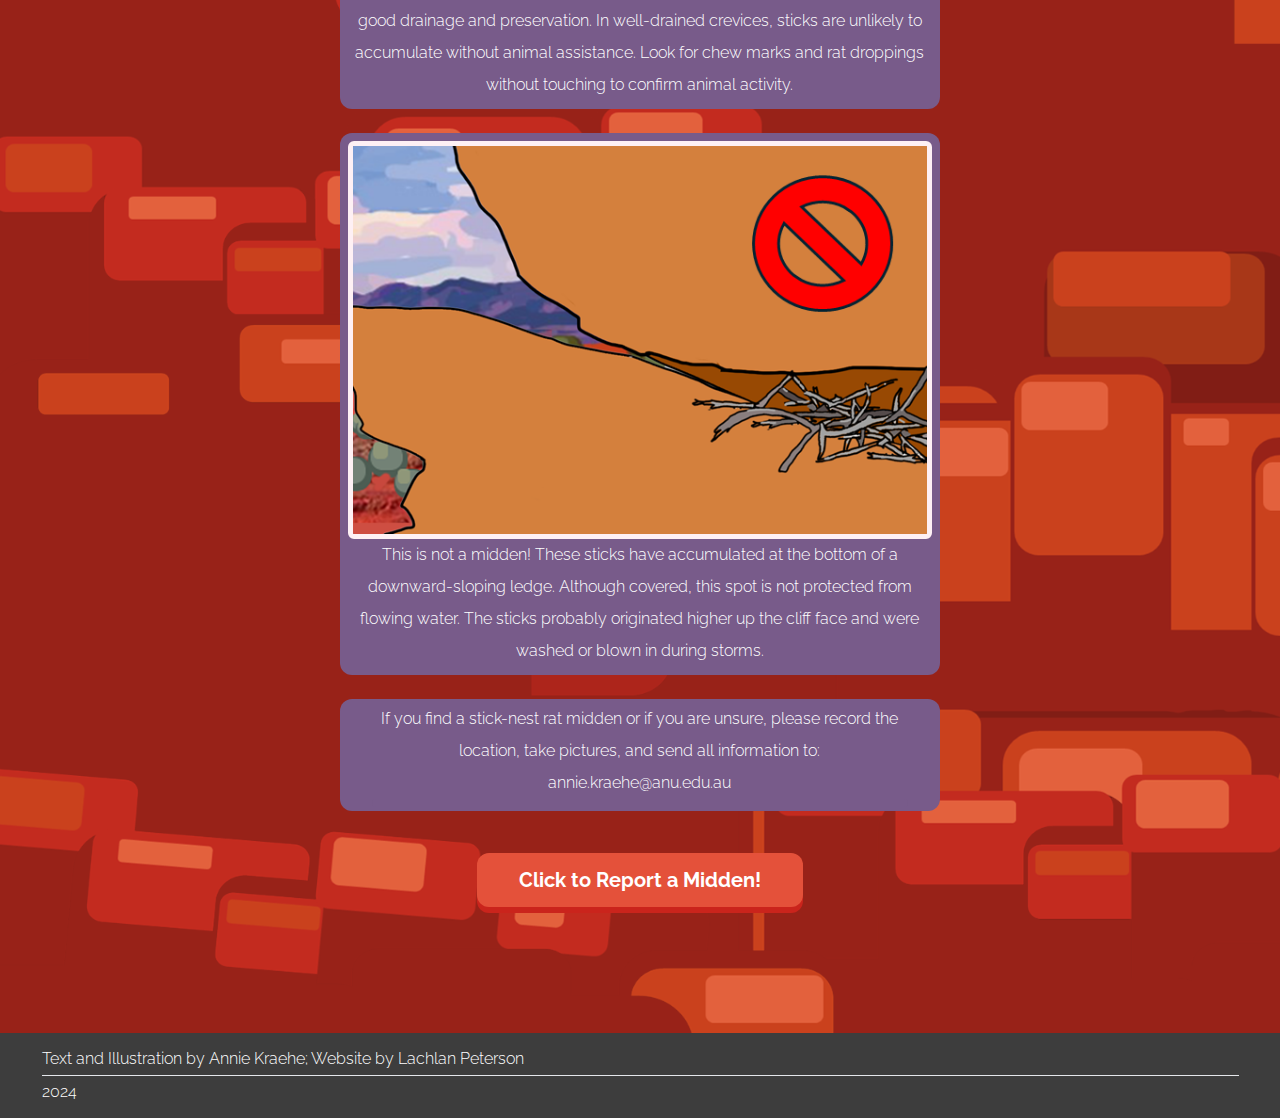
==== commit 7b73076c: "Fix typos" ====
--- a/index.html
+++ b/index.html
@@ -210,7 +210,7 @@
     <div class="rounded-xl px-2 py-2 sm:px-6 sm:py-1 text-center" style="background-color: rgba(120, 91, 138, 255)">
       <img src="img\rock nest picture 7.png" alt="Image" class="rounded-md">
       <p class="text-white leading-8 text-sm font-light">
-        TThis is a midden! The cone or dome-shaped midden is the most obvious type of rodent midden. It can be over a metre tall and is made of sticks or grasses, usually held together with dried urine (amberat).
+        This is a midden! The cone or dome-shaped midden is the most obvious type of rodent midden. It can be over a metre tall and is made of sticks or grasses, usually held together with dried urine (amberat).
     </div>
 
     <br>
@@ -267,7 +267,7 @@
   <div style="width: 95%; margin: 0 auto;">
 
     <p class="text-white leading-8 text-sm font-light">
-      Text and Illustration by Annie Kraehe; Photos by Graham Medlin, Melissa Jensen, and Linette Umbrello; Website by Lachlan Peterson
+      Text and Illustration by Annie Kraehe; Website by Lachlan Peterson
     </p>
       <hr>
       <p class="text-white leading-8 text-sm font-light">
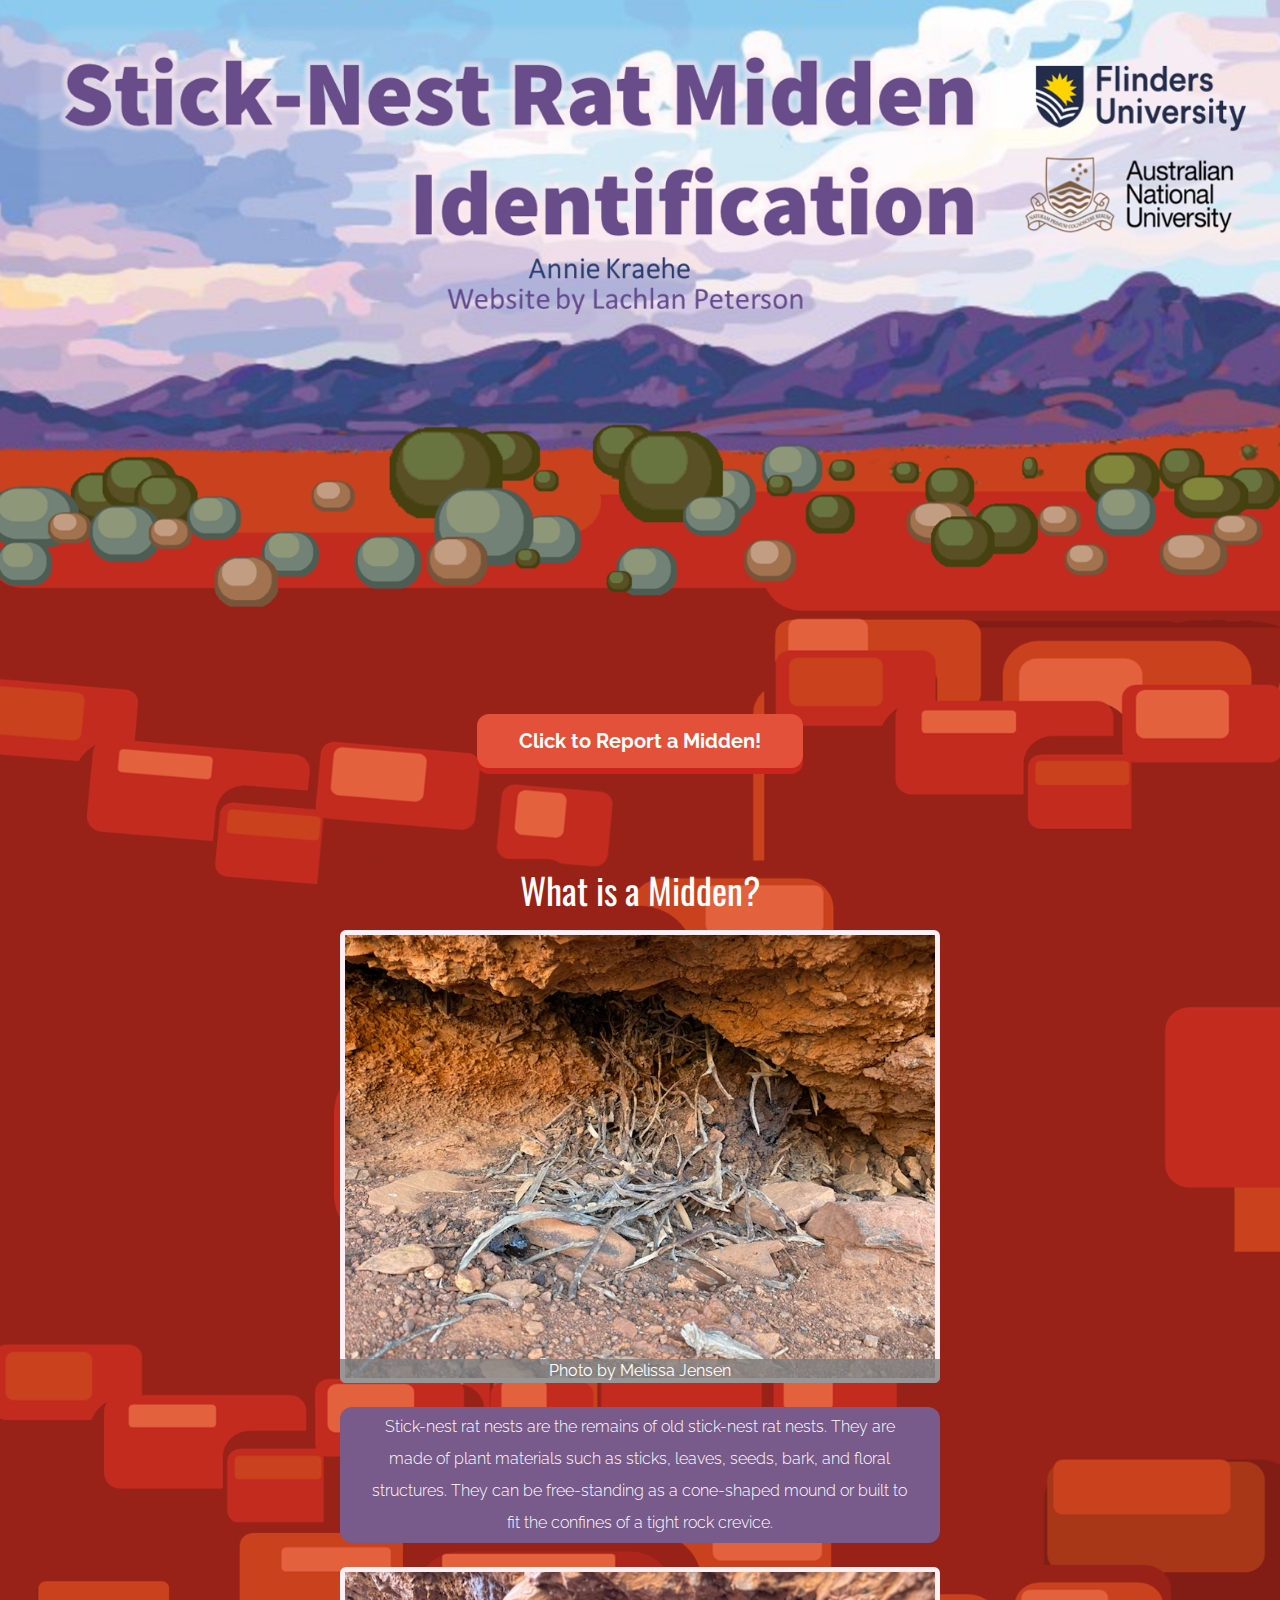
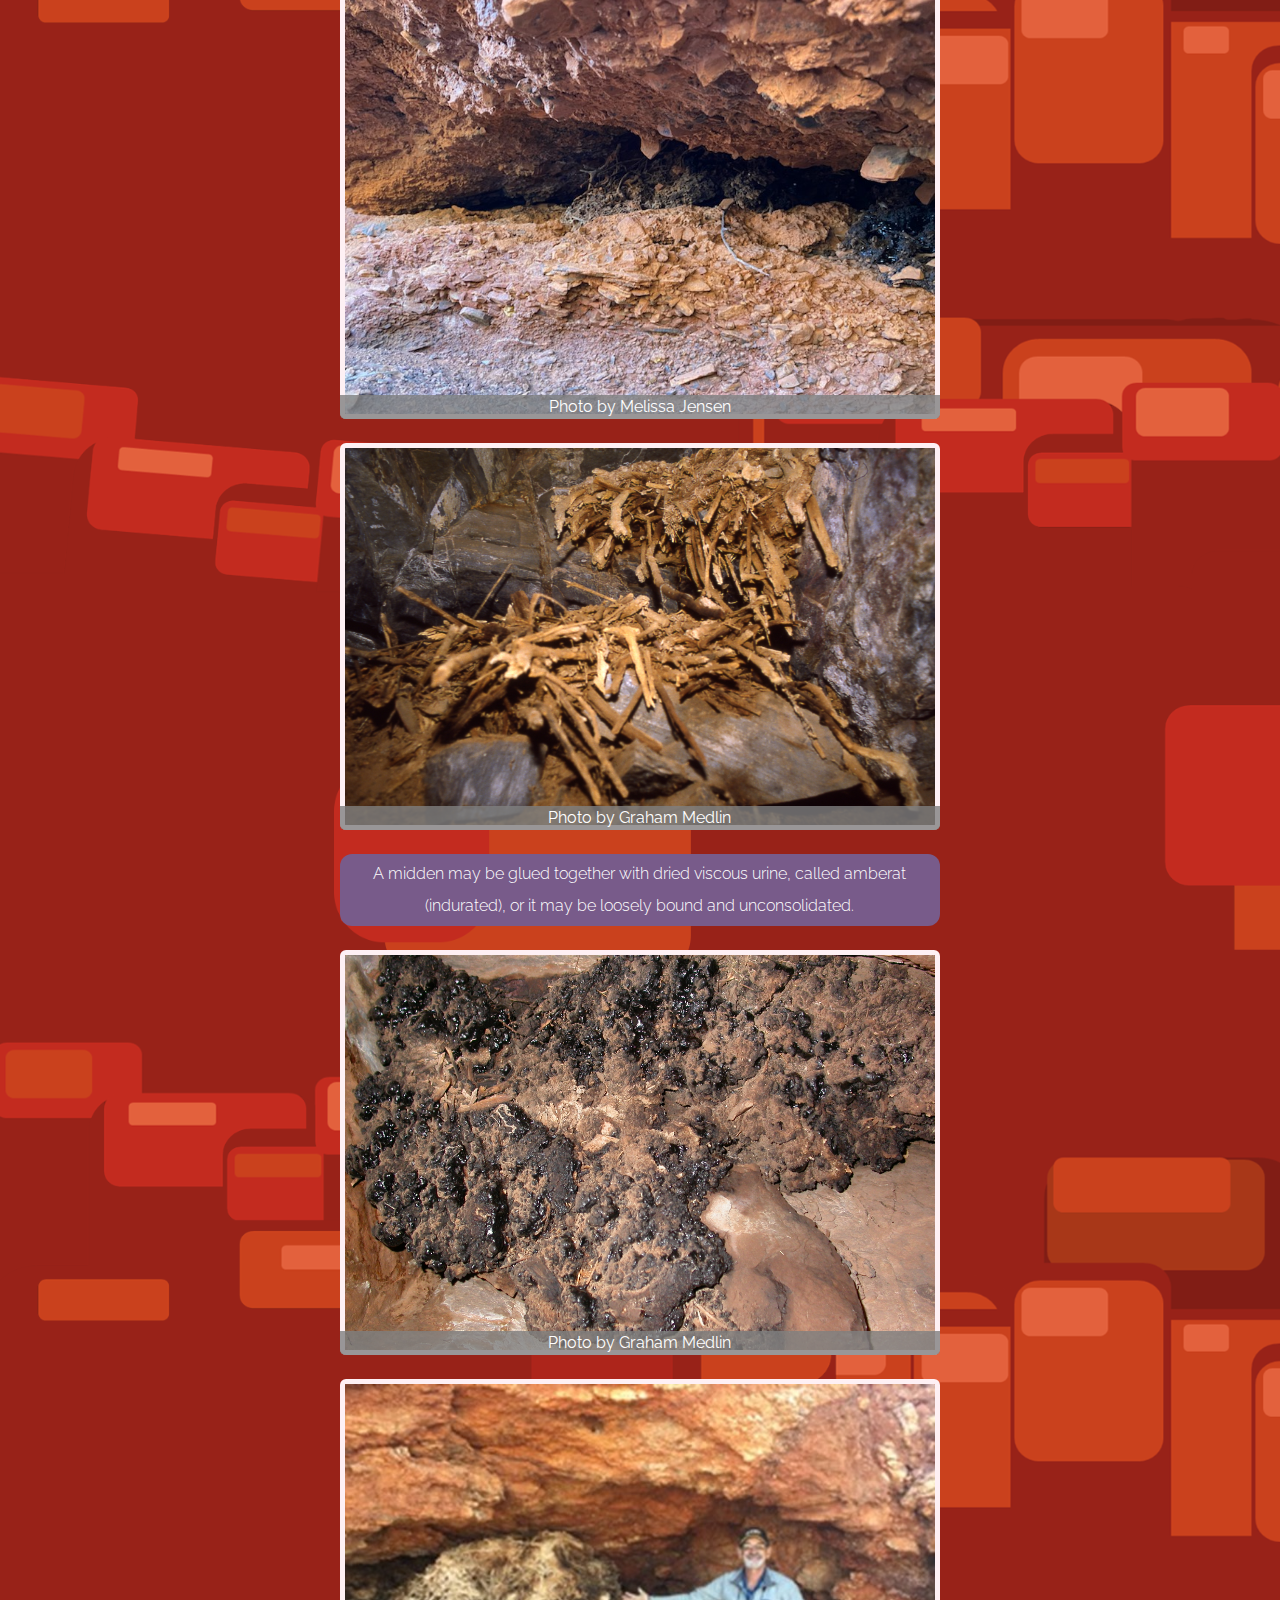
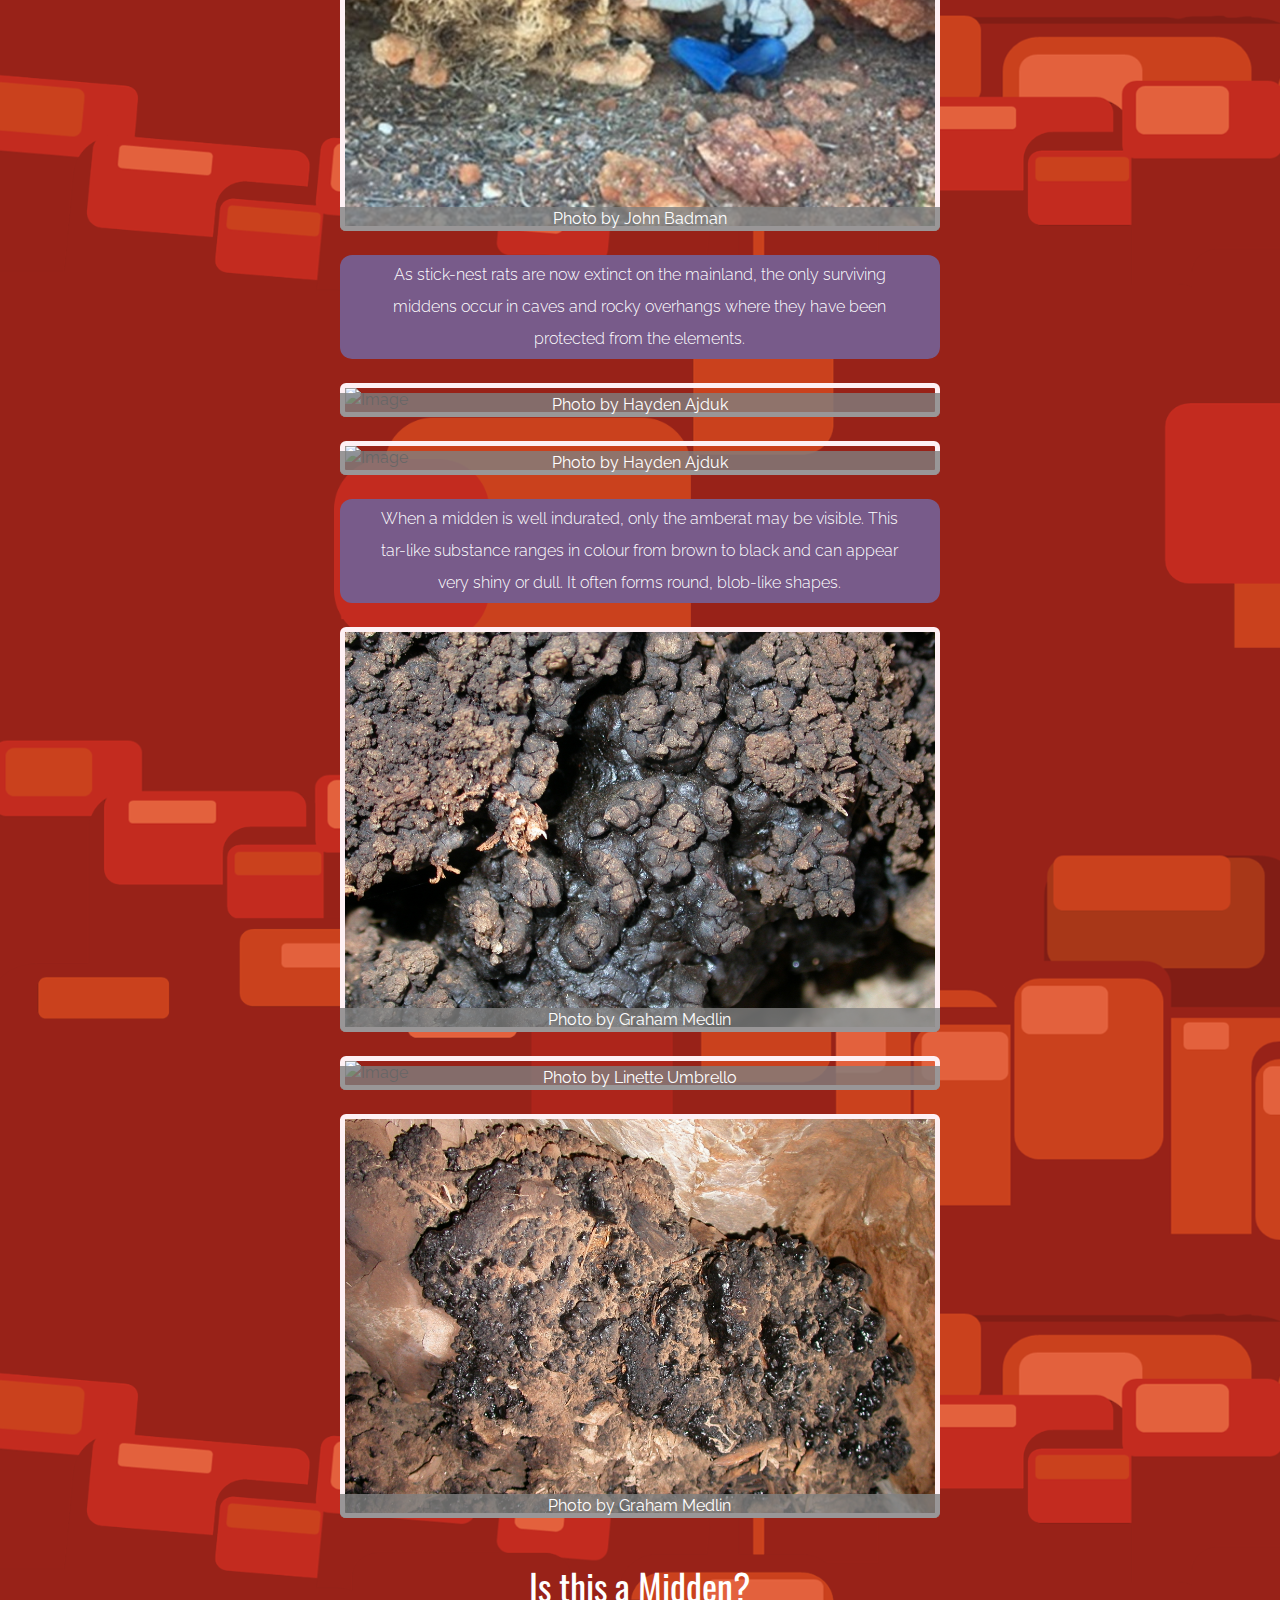
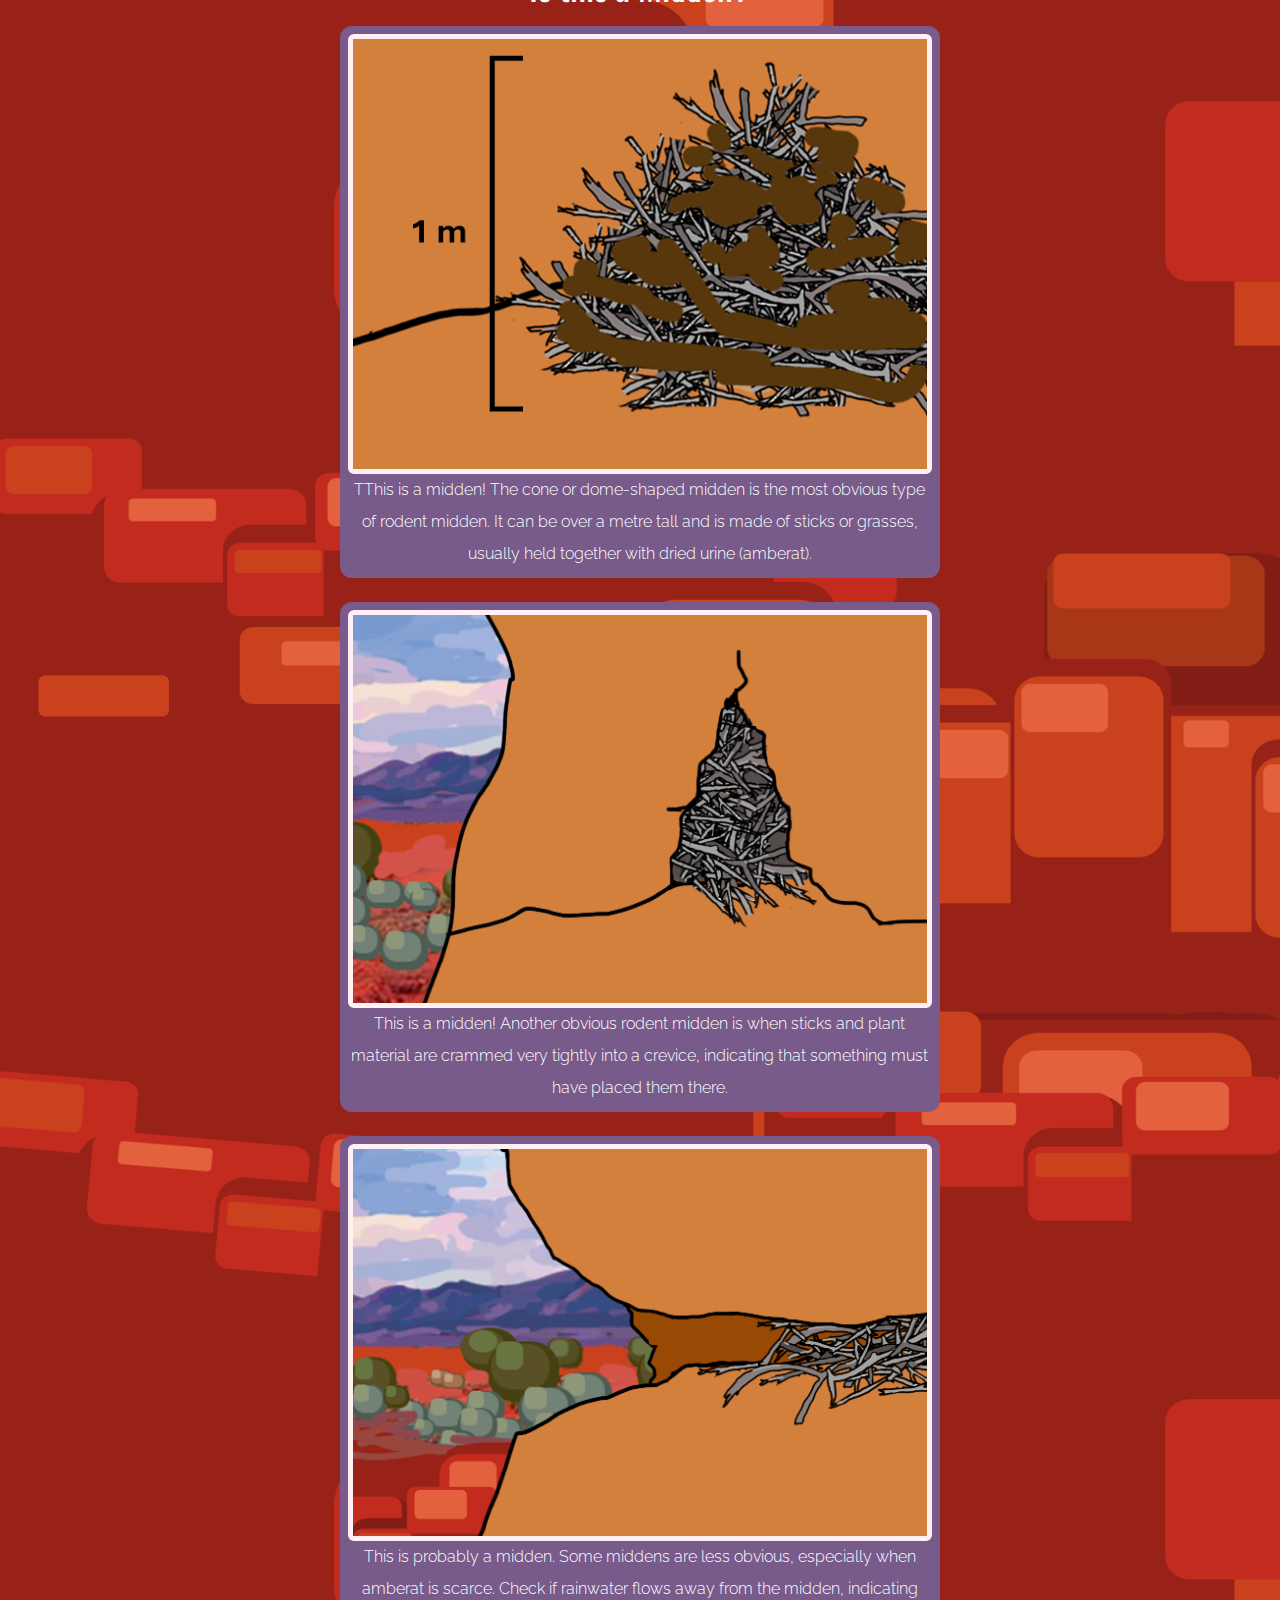
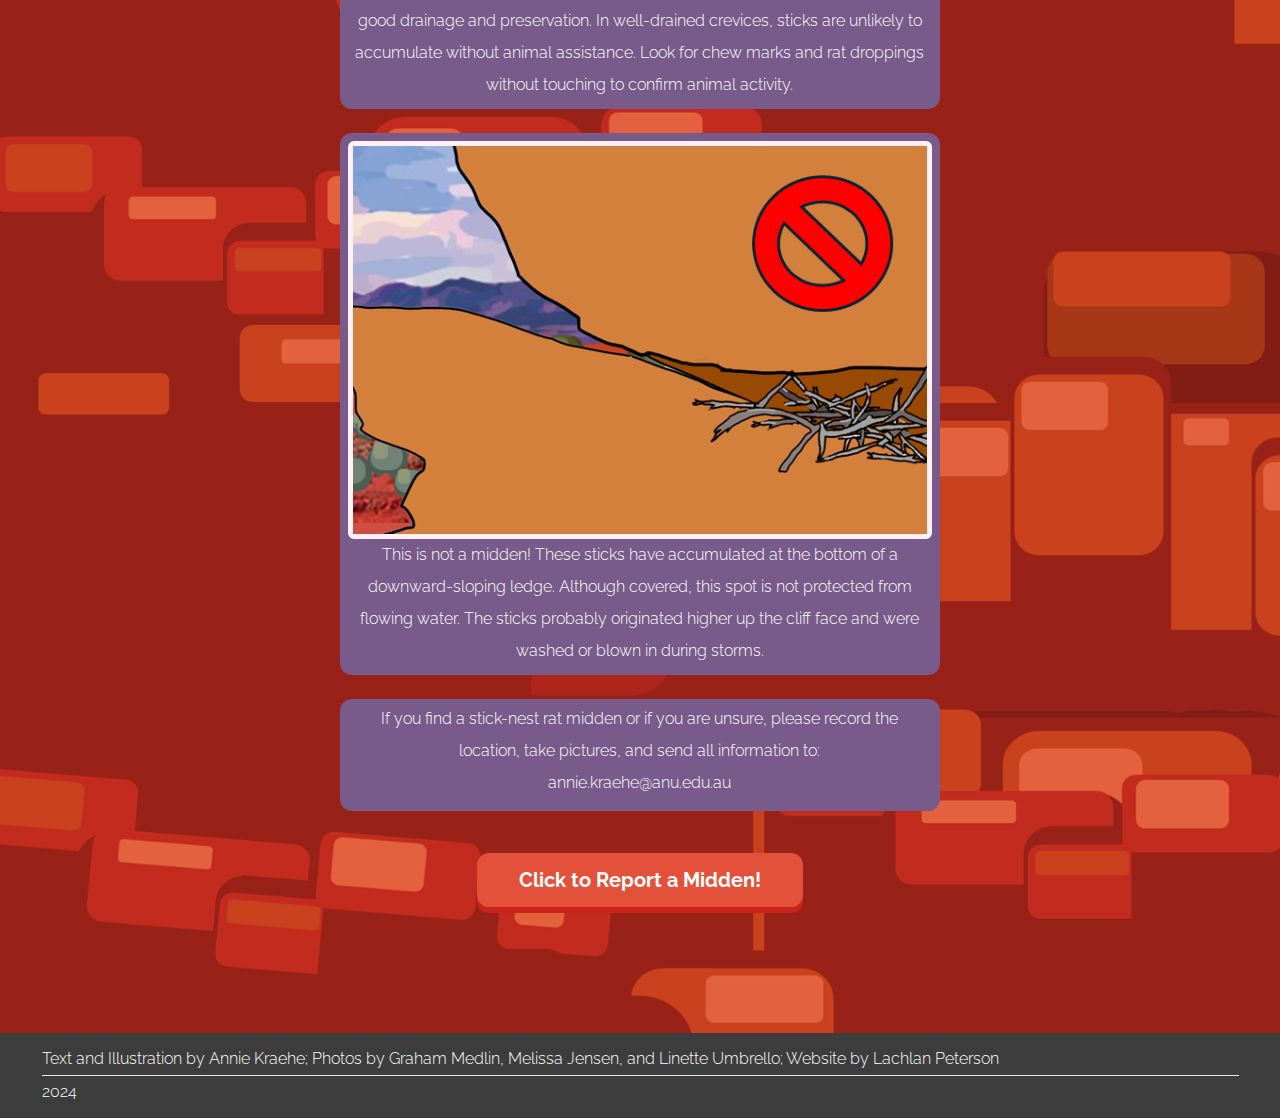
==== commit 00c2db4a: "add google analytics" ====
--- a/index.html
+++ b/index.html
@@ -14,7 +14,16 @@
   <link rel="stylesheet" href="css/tailwind.css">
   <link rel="stylesheet" href="css/midden-ID.css">
 
-
+  <!-- Google tag (gtag.js) -->
+  <script async src="https://www.googletagmanager.com/gtag/js?id=G-HN94CNMMM4
+  "></script>
+  <script>
+    window.dataLayer = window.dataLayer || [];
+    function gtag(){dataLayer.push(arguments);}
+    gtag('js', new Date());
+
+    gtag('config', 'G-HN94CNMMM4');
+  </script>
   <style>
 
   .element {
@@ -210,7 +219,7 @@
     <div class="rounded-xl px-2 py-2 sm:px-6 sm:py-1 text-center" style="background-color: rgba(120, 91, 138, 255)">
       <img src="img\rock nest picture 7.png" alt="Image" class="rounded-md">
       <p class="text-white leading-8 text-sm font-light">
-        This is a midden! The cone or dome-shaped midden is the most obvious type of rodent midden. It can be over a metre tall and is made of sticks or grasses, usually held together with dried urine (amberat).
+        TThis is a midden! The cone or dome-shaped midden is the most obvious type of rodent midden. It can be over a metre tall and is made of sticks or grasses, usually held together with dried urine (amberat).
     </div>
 
     <br>
@@ -267,7 +276,7 @@
   <div style="width: 95%; margin: 0 auto;">
 
     <p class="text-white leading-8 text-sm font-light">
-      Text and Illustration by Annie Kraehe; Website by Lachlan Peterson
+      Text and Illustration by Annie Kraehe; Photos by Graham Medlin, Melissa Jensen, and Linette Umbrello; Website by Lachlan Peterson
     </p>
       <hr>
       <p class="text-white leading-8 text-sm font-light">
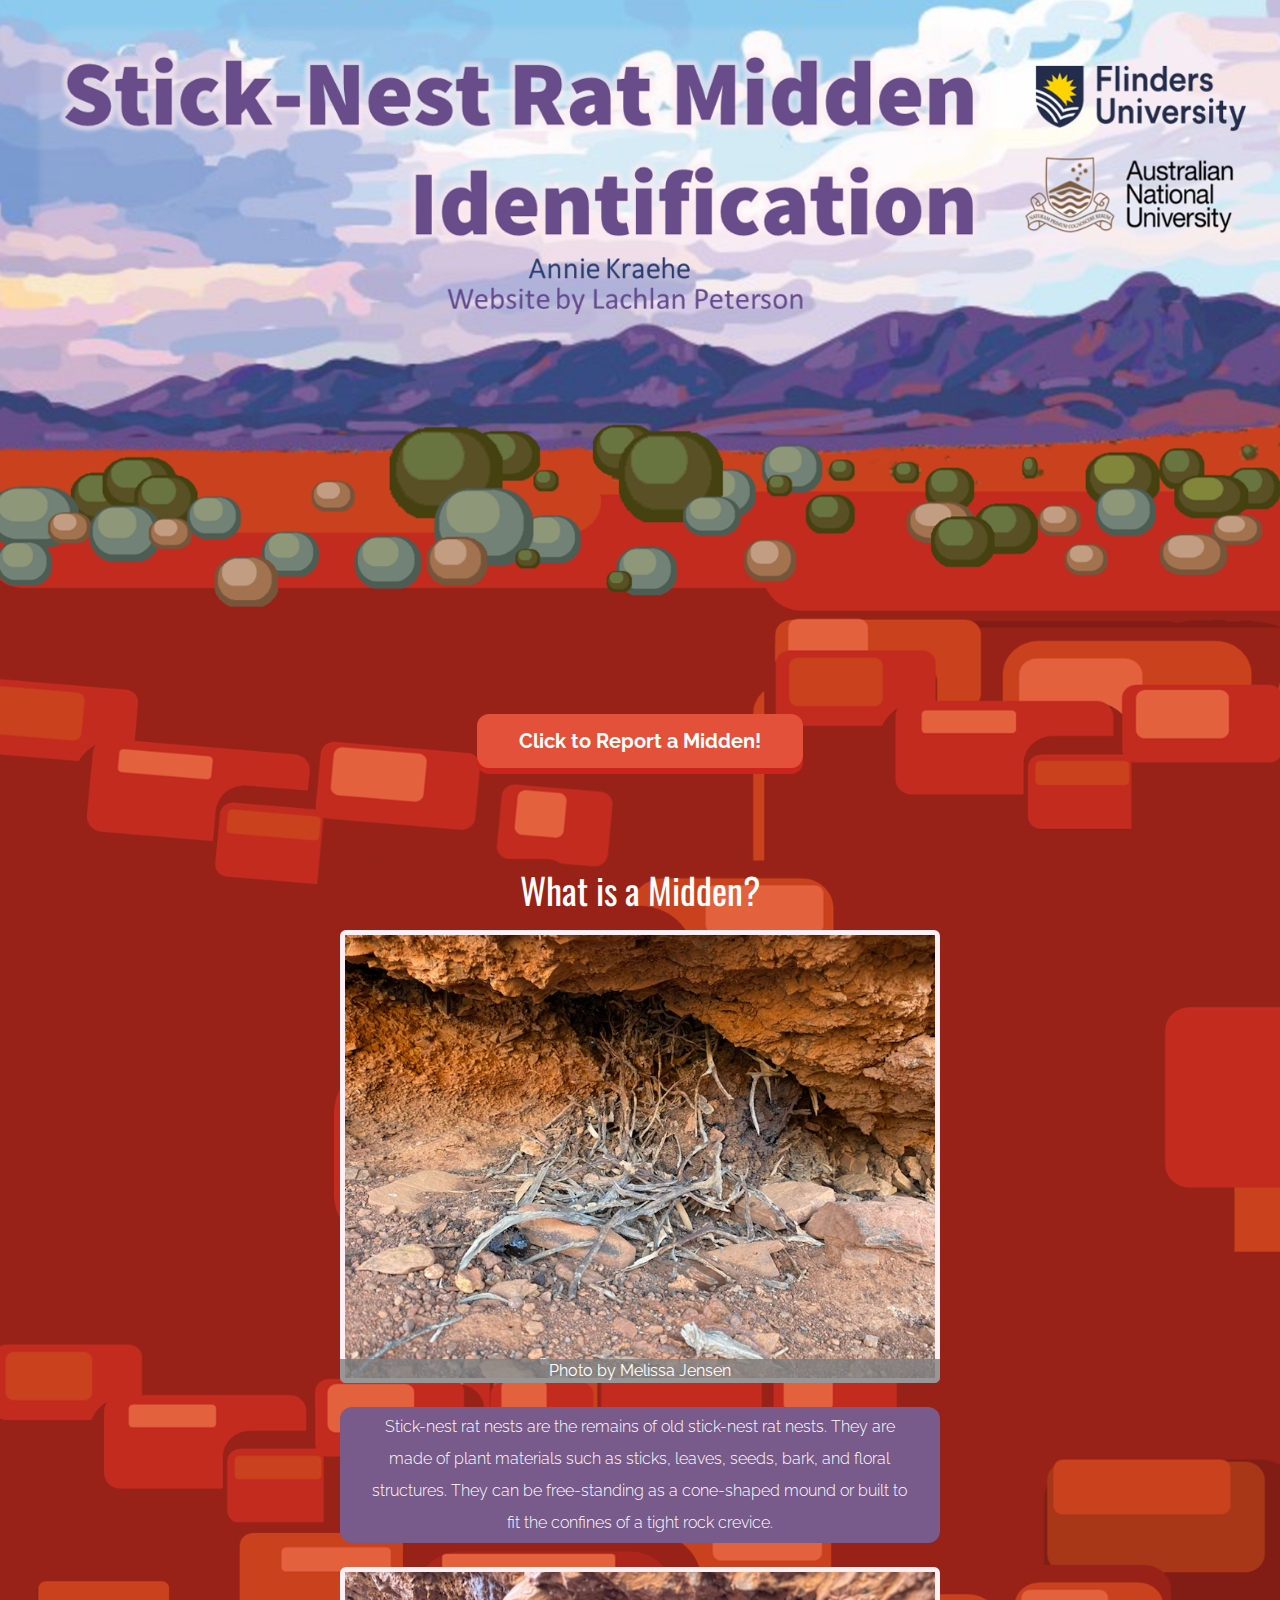
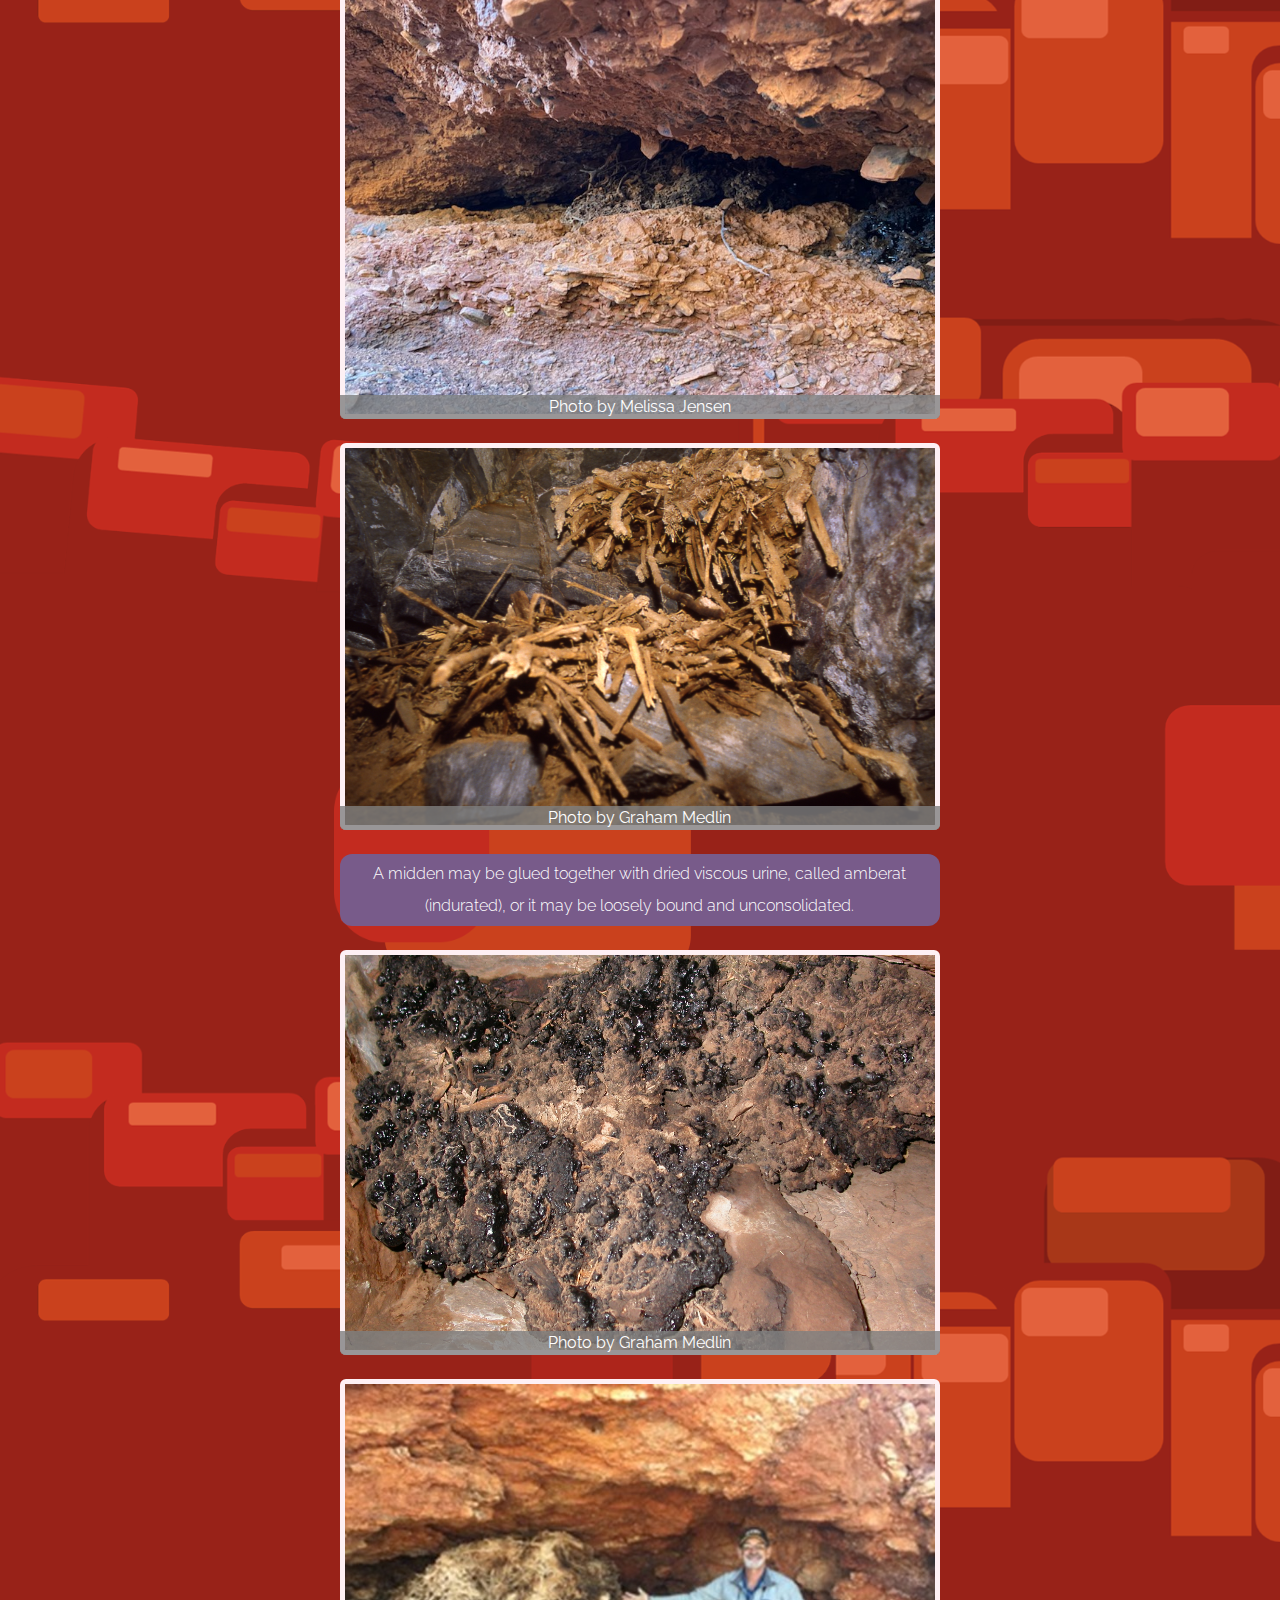
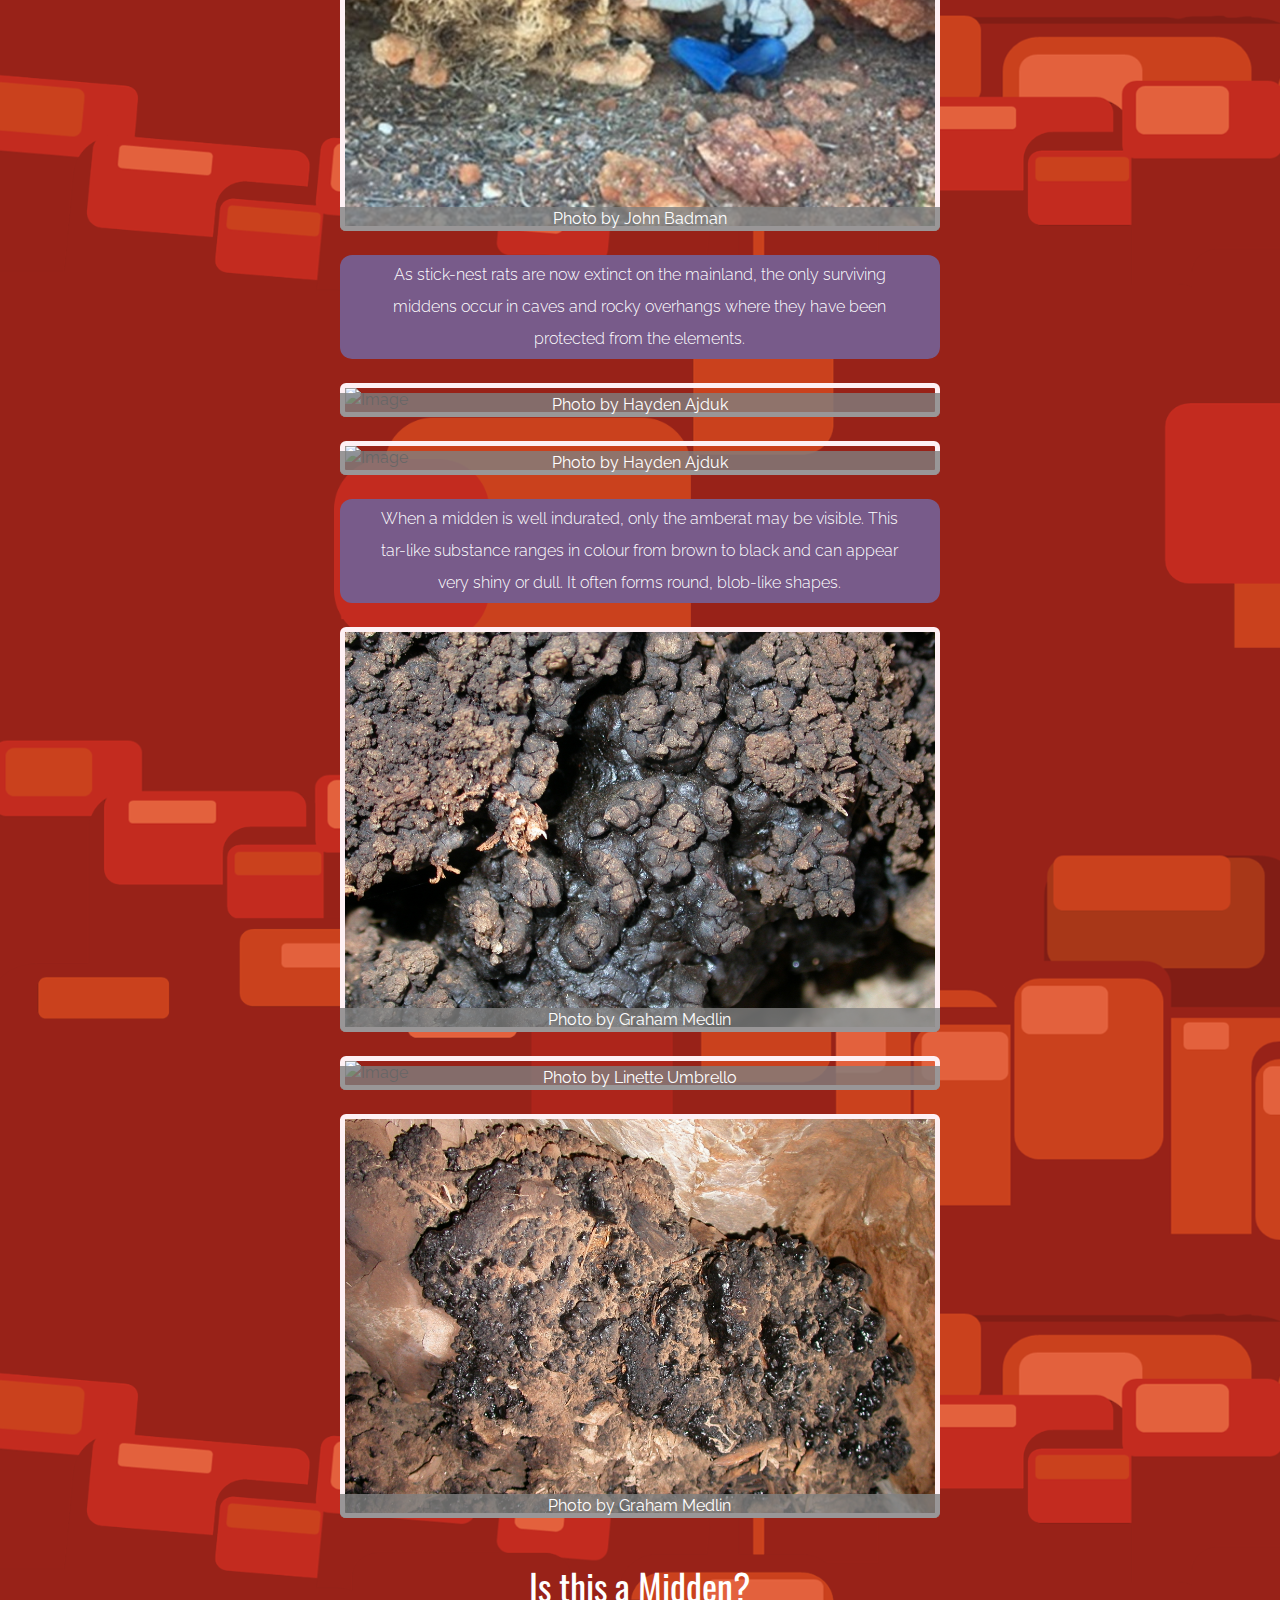
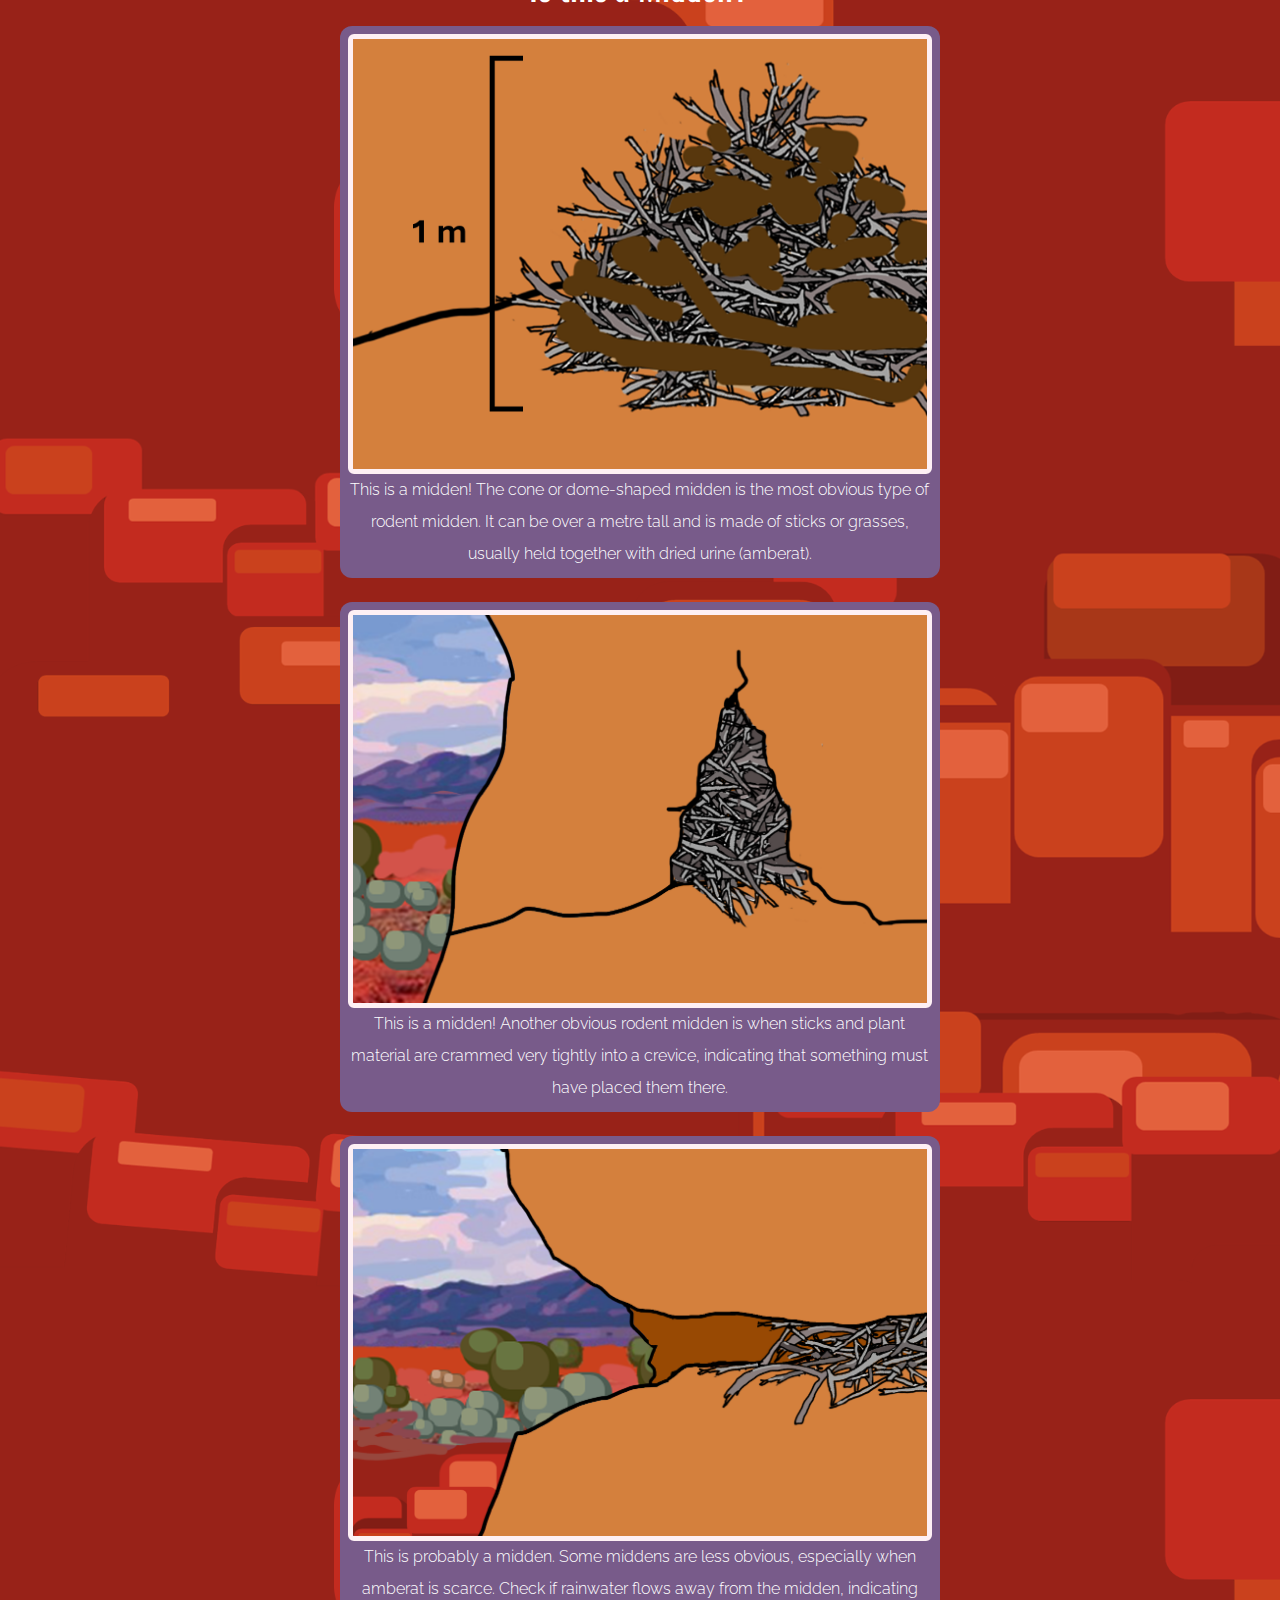
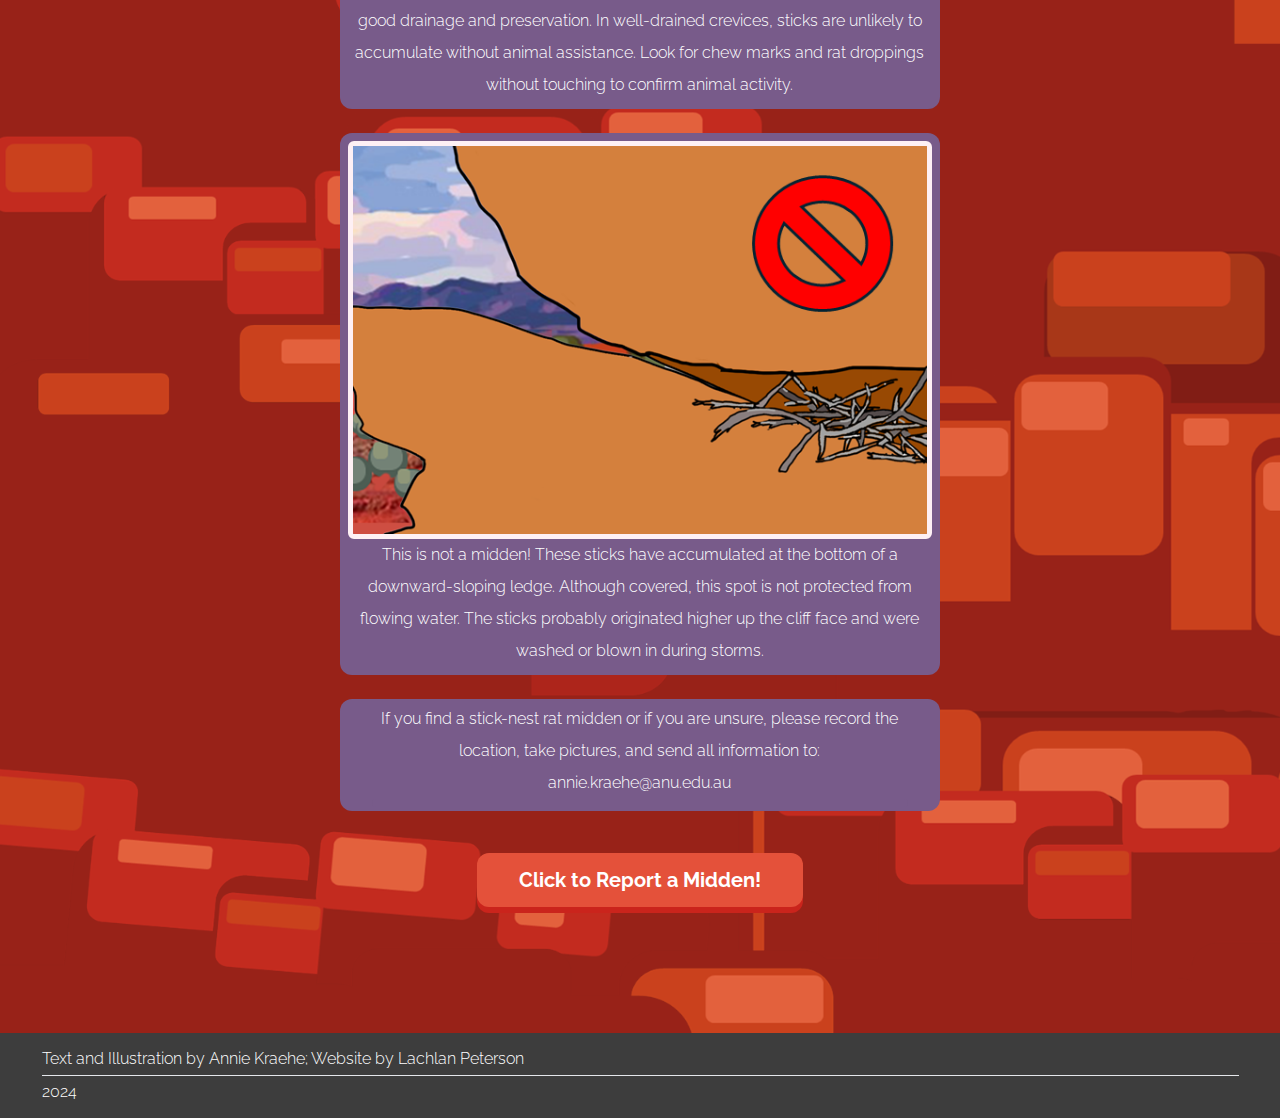
==== commit b39bf9d7: "Merge branch 'stable' of https://github.com/LJpete/Whats_a_midden into stable" ====
--- a/index.html
+++ b/index.html
@@ -219,7 +219,7 @@
     <div class="rounded-xl px-2 py-2 sm:px-6 sm:py-1 text-center" style="background-color: rgba(120, 91, 138, 255)">
       <img src="img\rock nest picture 7.png" alt="Image" class="rounded-md">
       <p class="text-white leading-8 text-sm font-light">
-        TThis is a midden! The cone or dome-shaped midden is the most obvious type of rodent midden. It can be over a metre tall and is made of sticks or grasses, usually held together with dried urine (amberat).
+        This is a midden! The cone or dome-shaped midden is the most obvious type of rodent midden. It can be over a metre tall and is made of sticks or grasses, usually held together with dried urine (amberat).
     </div>
 
     <br>
@@ -276,7 +276,7 @@
   <div style="width: 95%; margin: 0 auto;">
 
     <p class="text-white leading-8 text-sm font-light">
-      Text and Illustration by Annie Kraehe; Photos by Graham Medlin, Melissa Jensen, and Linette Umbrello; Website by Lachlan Peterson
+      Text and Illustration by Annie Kraehe; Website by Lachlan Peterson
     </p>
       <hr>
       <p class="text-white leading-8 text-sm font-light">
